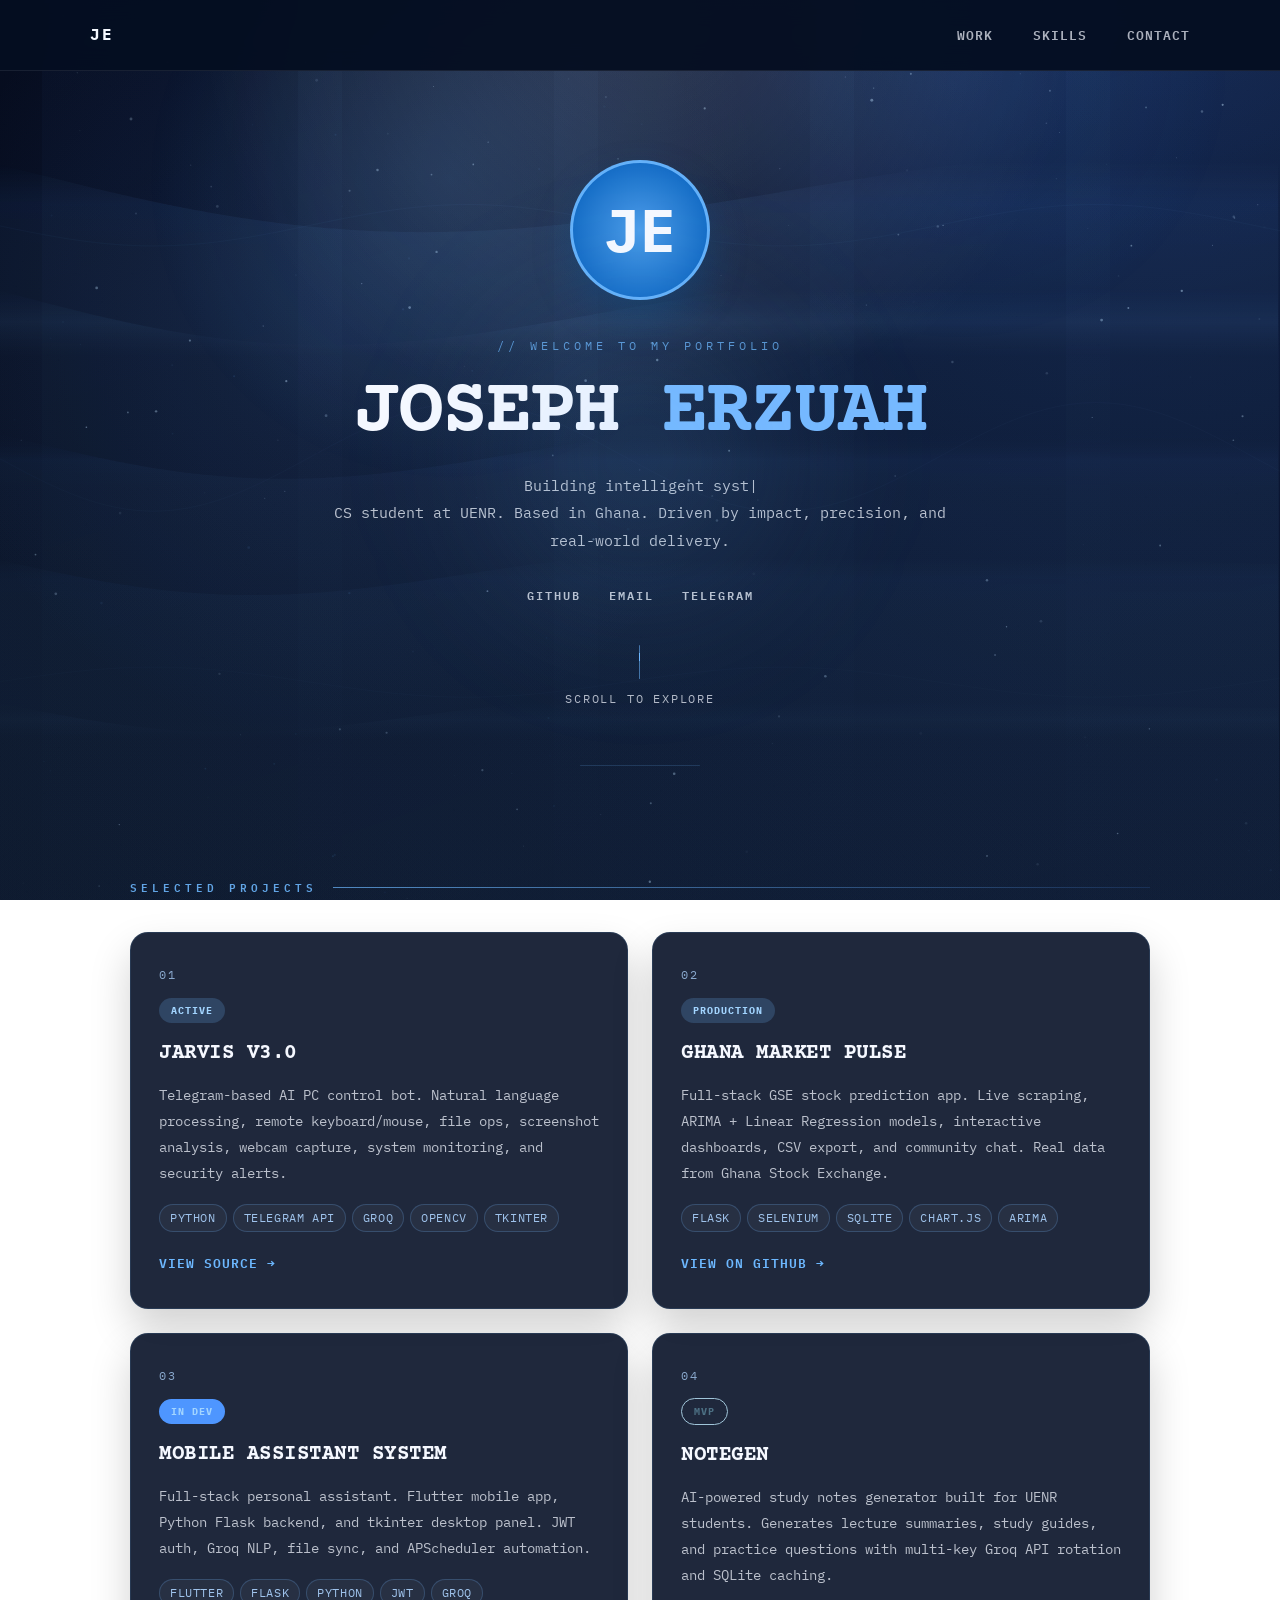
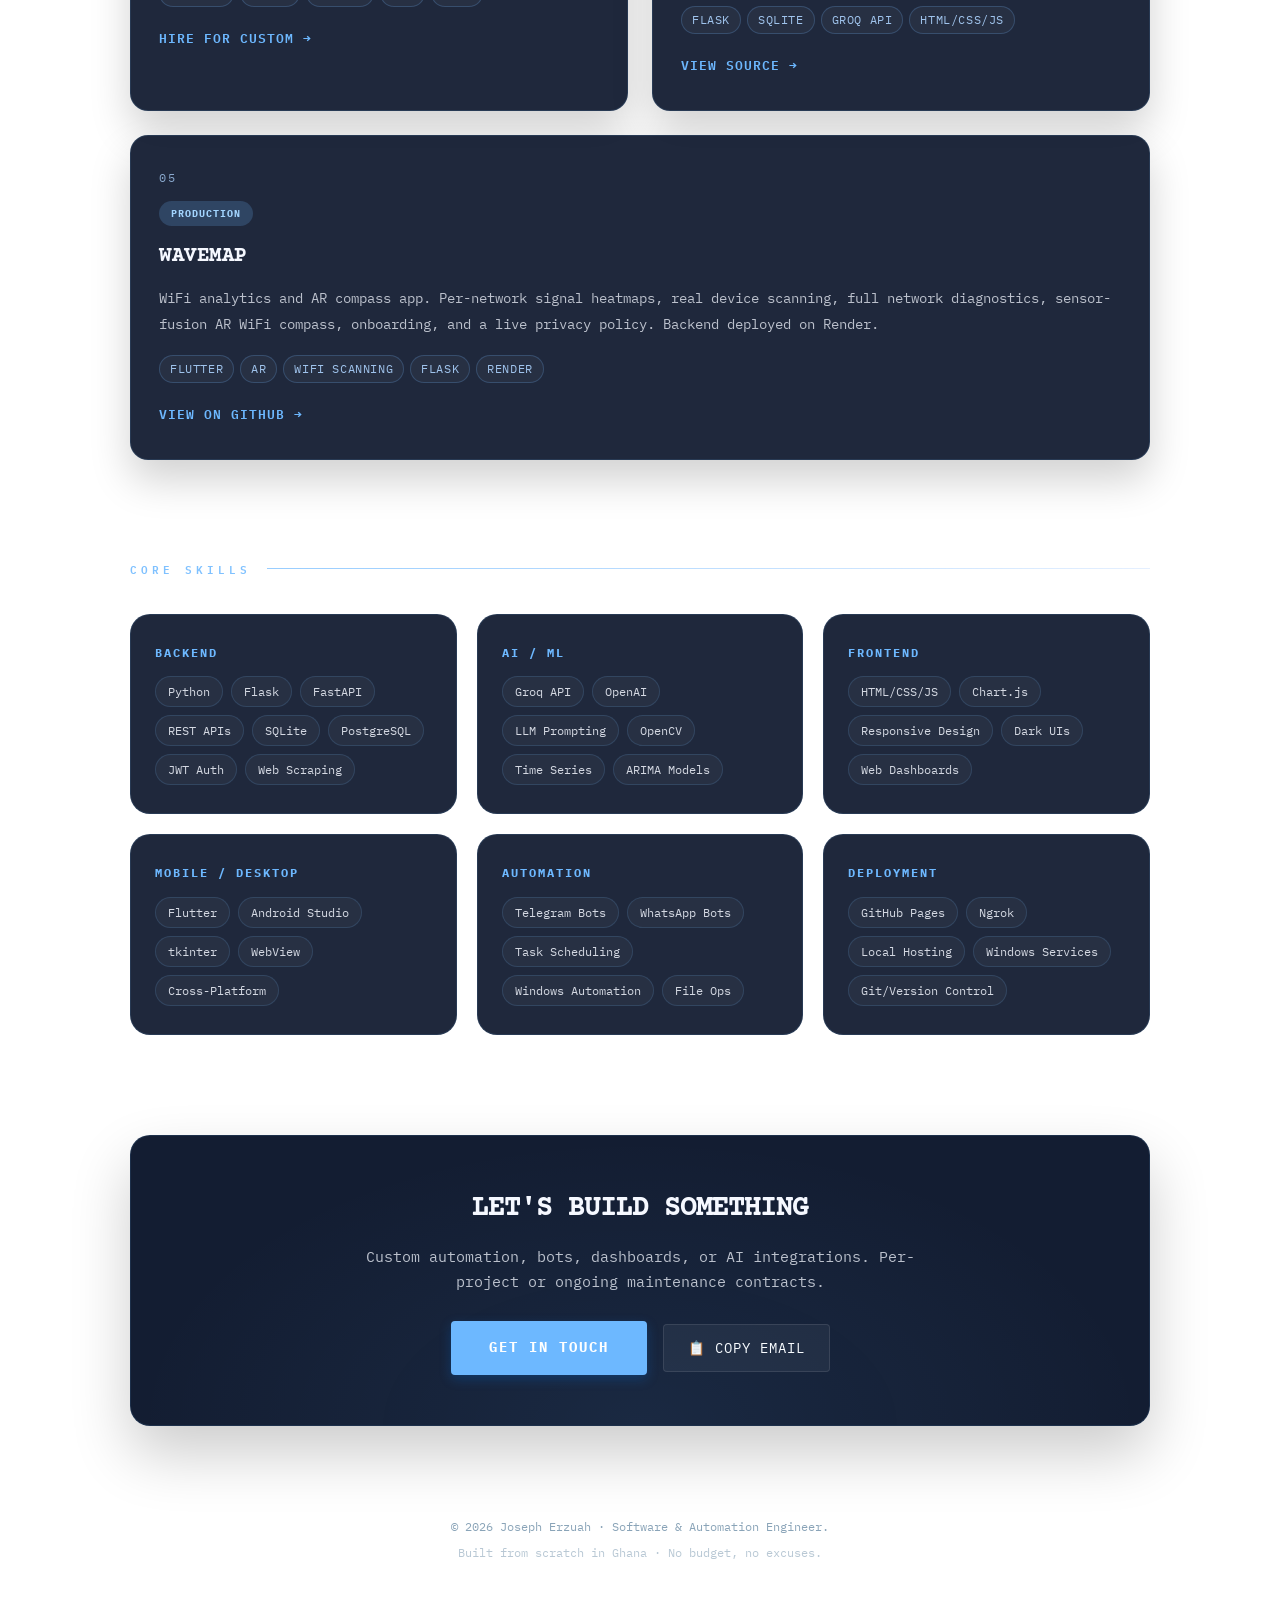
==== index.html @ 9eb01428 "update portfolio design" ====
<!DOCTYPE html>
<html lang="en">
<head>
    <meta charset="UTF-8">
    <meta name="viewport" content="width=device-width, initial-scale=1.0">
    <meta name="description" content="Joseph Erzuah — AI & Automation Developer. Building intelligent systems, bots, and data dashboards for real world problems.">
    <meta name="keywords" content="Joseph Erzuah, AI Developer, Automation, Python, Flask, Bots, Ghana">
    <meta name="theme-color" content="#040817">
    <link rel="icon" href="data:image/svg+xml,<svg xmlns=%22http://www.w3.org/2000/svg%22 viewBox=%220 0 100 100%22><text y=%22.9em%22 font-size=%2290%22>💻</text></svg>">
    <title>Joseph Erzuah — AI/Automation Developer</title>
    <link rel="preconnect" href="https://fonts.googleapis.com">
    <link href="https://fonts.googleapis.com/css2?family=IBM+Plex+Mono:wght@400;600;700&family=Courier+Prime:wght@700&display=swap" rel="stylesheet">
    <style>
        * { margin: 0; padding: 0; box-sizing: border-box; }

        :root {
            --bg: #040817;
            --fg: #f5f8ff;
            --accent: #6db8ff;
            --accent2: #4e96ff;
            --dim: rgba(243, 247, 255, 0.72);
            --dimmer: rgba(255, 255, 255, 0.08);
            --glow: rgba(109, 184, 255, 0.14);
            --navy: #e5f2ff;
            --light: rgba(255, 255, 255, 0.06);
            --border: rgba(255, 255, 255, 0.08);
        }

        html { scroll-behavior: smooth; scroll-padding-top: 90px; }

        ::selection {
            background: rgba(109, 184, 255, 0.4);
            color: #ffffff;
        }

        body {
            background: radial-gradient(circle at 50% -10%, rgba(109, 184, 255, 0.08) 0%, transparent 22%),
                        radial-gradient(circle at 15% 20%, rgba(92, 136, 231, 0.12) 0%, transparent 18%),
                        radial-gradient(circle at 85% 10%, rgba(68, 105, 196, 0.14) 0%, transparent 16%),
                        radial-gradient(circle at top, #11224a 0%, #081026 38%, #020611 100%);
            background-attachment: fixed;
            background-size: 180% 180%;
            animation: bgDrift 28s ease-in-out infinite;
            color: var(--fg);
            font-family: 'IBM Plex Mono', monospace;
            line-height: 1.6;
            overflow-x: hidden;
            min-height: 100vh;
        }

        /* ── CANVAS BACKGROUND ── */
        #bg-canvas {
            position: fixed;
            top: 0;
            left: 0;
            width: 100vw;
            height: 100vh;
            z-index: 0;
            pointer-events: none;
            opacity: 0.6;
        }

        /* ── NOISE OVERLAY ── */
        body::after {
            content: '';
            position: fixed;
            inset: 0;
            background-image: url("data:image/svg+xml,%3Csvg viewBox='0 0 256 256' xmlns='http://www.w3.org/2000/svg'%3E%3Cfilter id='noise'%3E%3CfeTurbulence type='fractalNoise' baseFrequency='0.9' numOctaves='4' stitchTiles='stitch'/%3E%3C/filter%3E%3Crect width='100%25' height='100%25' filter='url(%23noise)' opacity='0.02'/%3E%3C/svg%3E");
            pointer-events: none;
            z-index: 1;
            opacity: 0.11;
        }

        body::before {
            content: '';
            position: fixed;
            inset: 0;
            background:
                radial-gradient(circle at 35% 20%, rgba(109, 184, 255, 0.16), transparent 28%),
                radial-gradient(circle at 75% 8%, rgba(78, 150, 255, 0.12), transparent 22%),
                radial-gradient(circle at 50% 0%, rgba(255,255,255,0.16), transparent 40%);
            pointer-events: none;
            z-index: 2;
            opacity: 0.9;
            animation: glowShift 24s ease-in-out infinite;
        }

        @keyframes bgDrift {
            0%, 100% { background-position: 50% 50%; }
            50% { background-position: 48% 52%; }
        }

        @keyframes glowShift {
            0%, 100% { transform: translate(0, 0); opacity: 0.9; }
            25% { transform: translate(6px, -8px); opacity: 0.95; }
            50% { transform: translate(-8px, 6px); opacity: 0.88; }
            75% { transform: translate(4px, 10px); opacity: 0.92; }
        }

        /* ── LAYOUT ── */
        main {
            position: relative;
            z-index: 10;
            max-width: 1100px;
            margin: 0 auto;
            padding: 0 40px 80px;
        }

        /* ── NAVIGATION ── */
        nav {
            position: fixed;
            top: 0;
            left: 0;
            right: 0;
            z-index: 1000;
            background: rgba(5, 14, 33, 0.95);
            backdrop-filter: blur(12px);
            border-bottom: 1px solid rgba(255, 255, 255, 0.08);
            padding: 0 40px;
        }

        .nav-content {
            max-width: 1100px;
            margin: 0 auto;
            display: flex;
            justify-content: space-between;
            align-items: center;
            height: 70px;
        }

        .nav-logo { font-size: 1rem; font-weight: 700; text-transform: uppercase; letter-spacing: 2px; color: #f5f8ff; }

        .nav-menu {
            display: flex;
            gap: 40px;
            list-style: none;
        }

        .nav-menu a {
            color: rgba(243, 247, 255, 0.7);
            text-decoration: none;
            font-size: 0.8rem;
            text-transform: uppercase;
            letter-spacing: 1px;
            transition: color 0.2s ease;
            position: relative;
            font-weight: 600;
        }

        .nav-menu a:hover { color: #6db8ff; }
        .nav-menu a::after {
            content: '';
            position: absolute;
            bottom: -5px;
            left: 0;
            right: 0;
            height: 1px;
            background: #6db8ff;
            transform: scaleX(0);
            transform-origin: left;
            transition: transform 0.3s ease;
        }
        .nav-menu a:hover::after { transform: scaleX(1); }

        /* ── HEADER ── */
        header {
            margin-top: 70px;
            margin-bottom: 100px;
            padding: 90px 0 70px;
            text-align: center;
            position: relative;
            overflow: hidden;
        }

        .avatar-circle {
            width: 140px;
            height: 140px;
            border-radius: 50%;
            margin: 0 auto 36px;
            border: 3px solid rgba(109, 184, 255, 0.9);
            background: radial-gradient(circle, #4c9de9 0%, #005ab8 100%);
            display: flex;
            align-items: center;
            justify-content: center;
            font-size: 60px;
            font-weight: 700;
            color: #f5f8ff;
            opacity: 0;
            animation: fadeUp 0.7s ease forwards 0.1s;
            box-shadow: 0 18px 38px rgba(0, 85, 156, 0.28);
        }

        .header-eyebrow {
            font-size: 0.75rem;
            color: rgba(109, 184, 255, 0.75);
            letter-spacing: 4px;
            text-transform: uppercase;
            margin-bottom: 18px;
            opacity: 0;
            animation: fadeUp 0.6s ease forwards 0.15s;
        }

        .hero-glow {
            position: absolute;
            top: 18%;
            left: 50%;
            transform: translateX(-50%);
            width: 520px;
            height: 520px;
            background: radial-gradient(circle, rgba(109, 184, 255, 0.18) 0%, rgba(0, 0, 0, 0) 60%);
            filter: blur(60px);
            pointer-events: none;
            z-index: 1;
        }

        header::after {
            content: '';
            position: absolute;
            bottom: 12px;
            left: 50%;
            transform: translateX(-50%);
            width: 120px;
            height: 1px;
            background: rgba(109, 184, 255, 0.18);
            box-shadow: 0 0 28px rgba(109, 184, 255, 0.08);
            border-radius: 999px;
            z-index: 1;
        }

        h1 {
            font-size: clamp(3.25rem, 6vw, 5rem);
            font-family: 'Courier Prime', monospace;
            font-weight: 700;
            letter-spacing: -2px;
            text-transform: uppercase;
            line-height: 1.05;
            margin-bottom: 16px;
            opacity: 0;
            animation: fadeUp 0.7s ease forwards 0.25s;
            color: #f5f8ff;
        }

        h1 span {
            color: #76b9ff;
            position: relative;
        }

        .tagline {
            font-size: 0.95rem;
            color: rgba(243, 247, 255, 0.75);
            margin-top: 18px;
            max-width: 620px;
            line-height: 1.8;
            margin-left: auto;
            margin-right: auto;
            opacity: 0;
            animation: fadeUp 0.7s ease forwards 0.35s;
        }

        .contact-line {
            display: flex;
            gap: 28px;
            margin-top: 32px;
            justify-content: center;
            opacity: 0;
            animation: fadeUp 0.7s ease forwards 0.45s;
        }

        .contact-line a {
            color: rgba(243, 247, 255, 0.75);
            text-decoration: none;
            font-size: 0.75rem;
            text-transform: uppercase;
            letter-spacing: 2px;
            transition: color 0.2s ease;
            position: relative;
            font-weight: 600;
        }

        .contact-line a::after {
            content: '';
            position: absolute;
            bottom: -4px; left: 0; right: 0;
            height: 1px;
            background: var(--accent);
            transform: scaleX(0);
            transform-origin: left;
            transition: transform 0.3s ease;
        }

        .contact-line a:hover { color: var(--accent); }
        .contact-line a:hover::after { transform: scaleX(1); }

        .scroll-hint {
            display: inline-flex;
            flex-direction: column;
            align-items: center;
            gap: 10px;
            margin: 40px auto 0;
            color: rgba(255, 255, 255, 0.7);
            font-size: 0.75rem;
            letter-spacing: 1.5px;
            text-transform: uppercase;
            opacity: 0;
            animation: fadeUp 0.7s ease forwards 0.55s;
        }

        .scroll-hint span {
            width: 1px;
            height: 34px;
            background: rgba(109, 184, 255, 0.55);
            border-radius: 999px;
            position: relative;
            overflow: hidden;
        }

        .scroll-hint span::before {
            content: '';
            position: absolute;
            left: 50%;
            top: 8px;
            transform: translateX(-50%);
            width: 8px;
            height: 8px;
            border-radius: 50%;
            background: var(--accent);
            animation: bounce 1.6s infinite ease-in-out;
            box-shadow: 0 0 16px rgba(109, 184, 255, 0.45);
        }

        .scroll-hint p {
            margin: 0;
            color: rgba(243, 247, 255, 0.72);
            letter-spacing: 1.8px;
        }

        @keyframes bounce {
            0%, 100% { transform: translate(-50%, 0); opacity: 0.35; }
            50% { transform: translate(-50%, 16px); opacity: 1; }
        }

        /* ── SECTION TITLES ── */
        .section-label {
            font-size: 0.7rem;
            color: rgba(109, 184, 255, 0.88);
            letter-spacing: 4px;
            text-transform: uppercase;
            margin-bottom: 36px;
            display: flex;
            align-items: center;
            gap: 16px;
            font-weight: 600;
        }

        .section-label::after {
            content: '';
            flex: 1;
            height: 1px;
            background: linear-gradient(90deg, rgba(109, 184, 255, 0.7), rgba(78, 150, 255, 0.15));
        }

        /* ── PROJECT GRID ── */
        .projects {
            display: grid;
            grid-template-columns: repeat(2, 1fr);
            gap: 24px;
            margin-bottom: 100px;
        }

        @media (max-width: 900px) {
            .projects { grid-template-columns: 1fr; }
        }

        .project {
            background: rgba(7, 17, 39, 0.9);
            padding: 32px 28px;
            position: relative;
            overflow: hidden;
            opacity: 0;
            animation: fadeUp 0.6s ease forwards;
            transition: transform 0.3s, box-shadow 0.3s, background 0.3s;
            border: 1px solid rgba(109, 184, 255, 0.12);
            border-radius: 18px;
            box-shadow: 0 20px 40px rgba(0, 0, 0, 0.18);
        }

        .project:nth-child(1) { animation-delay: 0.15s; }
        .project:nth-child(2) { animation-delay: 0.25s; }
        .project:nth-child(3) { animation-delay: 0.35s; }
        .project:nth-child(4) { animation-delay: 0.45s; }
        .project:nth-child(5) { animation-delay: 0.55s; grid-column: 1 / -1; }

        .project::before {
            content: '';
            position: absolute;
            top: 0; left: 0; right: 0; bottom: 0;
            background: radial-gradient(800px circle at var(--mouse-x, 50%) var(--mouse-y, 50%), rgba(109, 184, 255, 0.08), transparent 40%);
            opacity: 0;
            transition: opacity 0.4s;
            z-index: 0;
            pointer-events: none;
        }

        .project:hover { transform: translateY(-8px); box-shadow: 0 32px 56px rgba(0, 0, 0, 0.22); }
        .project:hover::before { opacity: 1; }

        /* Glitch accent line on left */
        .project::after {
            content: '';
            position: absolute;
            top: 0; left: 0;
            width: 2px;
            height: 0;
            background: var(--accent);
            transition: height 0.4s ease;
        }
        .project:hover::after { height: 100%; }

        .project-num {
            font-size: 0.75rem;
            color: rgba(173, 212, 255, 0.75);
            letter-spacing: 2px;
            margin-bottom: 12px;
        }

        .project h2 {
            font-size: 1.3rem;
            font-family: 'Courier Prime', monospace;
            text-transform: uppercase;
            letter-spacing: -0.5px;
            margin-bottom: 12px;
            color: #f5f8ff;
        }

        .project-status {
            display: inline-block;
            font-size: 0.65rem;
            background: rgba(109, 184, 255, 0.2);
            color: #a3d5ff;
            padding: 4px 12px;
            text-transform: uppercase;
            font-weight: 700;
            letter-spacing: 1px;
            margin-bottom: 14px;
            border-radius: 999px;
        }

        .project-status.dev { background: var(--accent2); }
        .project-status.mvp { background: transparent; border: 1px solid #a0c5d9; color: #4d7185; }

        .project-description {
            color: rgba(243, 247, 255, 0.74);
            font-size: 0.9rem;
            line-height: 1.8;
            margin-bottom: 18px;
        }

        .tech-stack {
            display: flex;
            gap: 6px;
            flex-wrap: wrap;
            margin-bottom: 18px;
        }

        .tech-tag {
            font-size: 0.72rem;
            border: 1px solid rgba(109, 184, 255, 0.22);
            padding: 4px 10px;
            text-transform: uppercase;
            color: rgba(173, 212, 255, 0.9);
            letter-spacing: 0.6px;
            transition: all 0.2s ease;
            border-radius: 999px;
            background: rgba(255, 255, 255, 0.04);
        }

        .project:hover .tech-tag {
            border-color: var(--accent);
            color: var(--accent);
        }

        .project-link {
            display: inline-flex;
            align-items: center;
            gap: 6px;
            color: var(--accent);
            text-decoration: none;
            font-size: 0.8rem;
            text-transform: uppercase;
            font-weight: 600;
            letter-spacing: 1px;
            transition: gap 0.2s;
        }

        .project-link:hover { gap: 10px; }

        /* ── SKILLS ── */
        .skills-section { margin-bottom: 100px; }

        .skills-grid {
            display: grid;
            grid-template-columns: repeat(3, 1fr);
            gap: 20px;
        }

        @media (max-width: 900px) {
            .skills-grid { grid-template-columns: 1fr 1fr; }
        }

        .skill-category {
            background: rgba(7, 17, 39, 0.9);
            padding: 28px 24px;
            transition: transform 0.3s, box-shadow 0.3s;
            border: 1px solid rgba(109, 184, 255, 0.12);
            border-radius: 20px;
        }

        .skill-category:hover { transform: translateY(-8px); box-shadow: 0 26px 45px rgba(0, 0, 0, 0.18); }

        .skill-category h3 {
            font-size: 0.75rem;
            color: var(--accent);
            letter-spacing: 2px;
            text-transform: uppercase;
            margin-bottom: 14px;
            font-weight: 700;
        }

        .skill-category p {
            font-size: 0.82rem;
            color: rgba(243, 247, 255, 0.75);
            line-height: 1.9;
        }



        /* ── CTA ── */
        .cta {
            padding: 50px 40px;
            border: 1px solid rgba(109, 184, 255, 0.12);
            position: relative;
            overflow: hidden;
            text-align: center;
            margin-bottom: 60px;
            background: rgba(7, 17, 39, 0.95);
            border-radius: 20px;
            box-shadow: 0 28px 60px rgba(0, 0, 0, 0.2);
        }

        .cta::before {
            content: '';
            position: absolute;
            inset: 0;
            background: radial-gradient(ellipse at center bottom, rgba(109, 184, 255, 0.08), transparent 70%);
            pointer-events: none;
        }

        .cta h2 {
            font-size: 1.8rem;
            font-family: 'Courier Prime', monospace;
            text-transform: uppercase;
            letter-spacing: -1px;
            margin-bottom: 12px;
            color: #f5f8ff;
            position: relative;
            z-index: 1;
        }

        .cta p {
            color: rgba(243, 247, 255, 0.75);
            font-size: 0.95rem;
            margin-bottom: 28px;
            max-width: 560px;
            margin-left: auto;
            margin-right: auto;
            position: relative;
            z-index: 1;
        }

        .cta-button {
            display: inline-block;
            padding: 14px 36px;
            background: var(--accent);
            color: #fff;
            text-decoration: none;
            text-transform: uppercase;
            font-weight: 700;
            font-family: 'IBM Plex Mono', monospace;
            letter-spacing: 2px;
            font-size: 0.85rem;
            border: 2px solid var(--accent);
            transition: all 0.3s;
            position: relative;
            overflow: hidden;
            border-radius: 4px;
            box-shadow: 0 4px 12px rgba(0, 102, 204, 0.3);
        }

        .cta-button::after {
            content: '';
            position: absolute;
            inset: 0;
            background: #005ab3;
            transform: translateX(-100%);
            transition: transform 0.3s ease;
        }

        .cta-button:hover { color: #fff; box-shadow: 0 6px 16px rgba(0, 102, 204, 0.4); }
        .cta-button:hover::after { transform: translateX(0); }
        .cta-button span { position: relative; z-index: 1; }

        /* ── FOOTER ── */
        footer {
            text-align: center;
            padding: 30px 0;
            border-top: 1px solid var(--border);
            color: #8aa4b8;
            font-size: 0.78rem;
        }

        /* ── ANIMATIONS ── */
        @keyframes fadeUp {
            from { opacity: 0; transform: translateY(24px); }
            to { opacity: 1; transform: translateY(0); }
        }

        /* Scroll reveal */
        .reveal {
            opacity: 0;
            transform: translateY(30px);
            transition: opacity 0.7s ease, transform 0.7s ease;
        }
        .reveal.visible { opacity: 1; transform: translateY(0); }

        /* ── ADDED FEATURES CSS ── */
        .cursor { display: inline-block; width: 8px; animation: blink 1s step-end infinite; }
        @keyframes blink { 0%, 100% { opacity: 1; } 50% { opacity: 0; } }

        .nav-menu a.active { color: #6db8ff; }
        .nav-menu a.active::after { transform: scaleX(1); }
        
        .hamburger {
            display: none;
            flex-direction: column;
            gap: 5px;
            cursor: pointer;
            z-index: 1001;
        }
        .hamburger span {
            width: 25px;
            height: 2px;
            background: var(--fg);
            transition: 0.3s;
        }

        .back-to-top {
            position: fixed;
            bottom: 30px;
            right: 30px;
            width: 45px;
            height: 45px;
            border-radius: 50%;
            background: rgba(109, 184, 255, 0.1);
            backdrop-filter: blur(8px);
            border: 1px solid rgba(109, 184, 255, 0.3);
            color: var(--accent);
            display: flex;
            align-items: center;
            justify-content: center;
            text-decoration: none;
            font-size: 1.2rem;
            opacity: 0;
            pointer-events: none;
            transition: all 0.3s ease;
            z-index: 1000;
            box-shadow: 0 4px 12px rgba(0, 0, 0, 0.2);
        }
        .back-to-top.visible {
            opacity: 1;
            pointer-events: auto;
        }
        .back-to-top:hover {
            background: rgba(109, 184, 255, 0.25);
            transform: translateY(-4px);
            box-shadow: 0 8px 16px rgba(0, 102, 204, 0.3);
        }

        @media (max-width: 768px) {
            .hamburger { display: flex; }
            .nav-menu {
                position: fixed;
                top: 0;
                right: -100%;
                width: 70vw;
                height: 100vh;
                background: rgba(5, 14, 33, 0.98);
                backdrop-filter: blur(12px);
                flex-direction: column;
                justify-content: center;
                align-items: center;
                transition: right 0.4s ease;
                border-left: 1px solid rgba(255, 255, 255, 0.08);
            }
            .nav-menu.mobile-active { right: 0; }
            .hamburger.active span:nth-child(1) { transform: translateY(7px) rotate(45deg); }
            .hamburger.active span:nth-child(2) { opacity: 0; }
            .hamburger.active span:nth-child(3) { transform: translateY(-7px) rotate(-45deg); }
            
            header { padding: 60px 0 40px; margin-bottom: 60px; }
            h1 { font-size: 2.8rem; }
            .contact-line { flex-wrap: wrap; margin-top: 20px; }
            .avatar-circle { width: 110px; height: 110px; font-size: 48px; margin-bottom: 24px; }
        }

        /* ── CUSTOM SCROLLBAR ── */
        ::-webkit-scrollbar { width: 10px; }
        ::-webkit-scrollbar-track { background: var(--bg); border-left: 1px solid var(--border); }
        ::-webkit-scrollbar-thumb { background: rgba(109, 184, 255, 0.3); border-radius: 10px; border: 2px solid var(--bg); }
        ::-webkit-scrollbar-thumb:hover { background: rgba(109, 184, 255, 0.6); }

        /* ── SKILL BADGES ── */
        .skill-badges { display: flex; flex-wrap: wrap; gap: 8px; margin-top: 14px; }
        .skill-badge { font-size: 0.75rem; color: rgba(243, 247, 255, 0.85); background: rgba(255, 255, 255, 0.04); border: 1px solid rgba(109, 184, 255, 0.15); padding: 5px 12px; border-radius: 999px; transition: all 0.3s ease; }
        .skill-category:hover .skill-badge { border-color: rgba(109, 184, 255, 0.3); }
        .skill-badge:hover { background: rgba(109, 184, 255, 0.15); transform: translateY(-2px); color: #fff; box-shadow: 0 4px 12px rgba(109, 184, 255, 0.2); }

        /* ── CLIPBOARD TOAST ── */
        .copy-email-btn { background: rgba(255, 255, 255, 0.05); border: 1px solid rgba(255, 255, 255, 0.1); color: #fff; padding: 14px 24px; font-family: 'IBM Plex Mono', monospace; font-size: 0.85rem; text-transform: uppercase; letter-spacing: 1px; border-radius: 4px; cursor: pointer; transition: all 0.3s ease; }
        .copy-email-btn:hover { background: rgba(255, 255, 255, 0.1); }
        .toast { position: fixed; bottom: 30px; left: 50%; transform: translateX(-50%) translateY(100px); background: rgba(109, 184, 255, 0.9); color: #040817; padding: 12px 24px; border-radius: 999px; font-weight: 700; font-size: 0.85rem; opacity: 0; z-index: 2000; transition: all 0.4s cubic-bezier(0.175, 0.885, 0.32, 1.275); box-shadow: 0 10px 25px rgba(109, 184, 255, 0.3); }
        .toast.show { transform: translateX(-50%) translateY(0); opacity: 1; }

        /* ── BOOT SEQUENCE ── */
        #boot-screen { position: fixed; inset: 0; background: #040817; z-index: 9999; display: flex; align-items: center; justify-content: center; color: #6db8ff; font-family: 'IBM Plex Mono', monospace; font-weight: 700; font-size: 1.2rem; transition: opacity 0.5s ease-in-out, visibility 0.5s; }
        .boot-text { text-align: left; opacity: 1; animation: bootGlow 1s ease-in-out infinite alternate; }
        @keyframes bootGlow { from { text-shadow: 0 0 4px rgba(109, 184, 255, 0.4); } to { text-shadow: 0 0 12px rgba(109, 184, 255, 1); } }
        body.booting { overflow: hidden; }
    </style>
</head>
<body>

<!-- Boot Sequence -->
<div id="boot-screen">
    <div class="boot-text">
        <p>> INITIATING SYSTEMS...</p>
        <p id="boot-progress">[==========          ] 50%</p>
    </div>
</div>

<!-- Animated background canvas -->
<canvas id="bg-canvas"></canvas>

<!-- Navigation -->
<nav>
    <div class="nav-content">
        <div class="nav-logo">JE</div>
        <div class="hamburger">
            <span></span><span></span><span></span>
        </div>
        <ul class="nav-menu">
            <li><a href="#projects">WORK</a></li>
            <li><a href="#skills">SKILLS</a></li>
            <li><a href="#contact">CONTACT</a></li>
        </ul>
    </div>
</nav>

<main>

    <!-- Header -->
    <header>
        <div class="hero-glow"></div>
        <div class="avatar-circle">JE</div>
        <div class="header-eyebrow">// Welcome to my portfolio</div>
        <h1>Joseph <span>Erzuah</span></h1>
        <div class="tagline"><span class="typewriter-text"></span><span class="cursor">|</span><br>CS student at UENR. Based in Ghana. Driven by impact, precision, and real-world delivery.</div>
        <div class="contact-line">
            <a href="https://github.com/darlingtonerzuah" target="_blank" rel="noopener noreferrer">GITHUB</a>
            <a href="mailto:darlingtonerzuah@gmail.com">EMAIL</a>
            <a href="https://t.me/Joseph_126" target="_blank" rel="noopener noreferrer">TELEGRAM</a>
        </div>
        <div class="scroll-hint">
            <span></span>
            <p>Scroll to explore</p>
        </div>
    </header>

    <!-- Projects -->
    <section class="reveal" id="projects">
        <div class="section-label">Selected Projects</div>
        <div class="projects">

            <div class="project">
                <div class="project-num">01</div>
                <span class="project-status">Active</span>
                <h2>JARVIS v3.0</h2>
                <p class="project-description">Telegram-based AI PC control bot. Natural language processing, remote keyboard/mouse, file ops, screenshot analysis, webcam capture, system monitoring, and security alerts.</p>
                <div class="tech-stack">
                    <span class="tech-tag">Python</span>
                    <span class="tech-tag">Telegram API</span>
                    <span class="tech-tag">Groq</span>
                    <span class="tech-tag">OpenCV</span>
                    <span class="tech-tag">tkinter</span>
                </div>
                <a href="https://github.com/darlingtonerzuah" class="project-link" target="_blank">View Source →</a>
            </div>

            <div class="project">
                <div class="project-num">02</div>
                <span class="project-status">Production</span>
                <h2>Ghana Market Pulse</h2>
                <p class="project-description">Full-stack GSE stock prediction app. Live scraping, ARIMA + Linear Regression models, interactive dashboards, CSV export, and community chat. Real data from Ghana Stock Exchange.</p>
                <div class="tech-stack">
                    <span class="tech-tag">Flask</span>
                    <span class="tech-tag">Selenium</span>
                    <span class="tech-tag">SQLite</span>
                    <span class="tech-tag">Chart.js</span>
                    <span class="tech-tag">ARIMA</span>
                </div>
                <a href="https://github.com/darlingtonerzuah/gmp-market-predictor" class="project-link" target="_blank">View on GitHub →</a>
            </div>

            <div class="project">
                <div class="project-num">03</div>
                <span class="project-status dev">In Dev</span>
                <h2>Mobile Assistant System</h2>
                <p class="project-description">Full-stack personal assistant. Flutter mobile app, Python Flask backend, and tkinter desktop panel. JWT auth, Groq NLP, file sync, and APScheduler automation.</p>
                <div class="tech-stack">
                    <span class="tech-tag">Flutter</span>
                    <span class="tech-tag">Flask</span>
                    <span class="tech-tag">Python</span>
                    <span class="tech-tag">JWT</span>
                    <span class="tech-tag">Groq</span>
                </div>
                <a href="mailto:darlingtonerzuah@gmail.com" class="project-link" target="_blank">Hire for Custom →</a>
            </div>

            <div class="project">
                <div class="project-num">04</div>
                <span class="project-status mvp">MVP</span>
                <h2>NoteGen</h2>
                <p class="project-description">AI-powered study notes generator built for UENR students. Generates lecture summaries, study guides, and practice questions with multi-key Groq API rotation and SQLite caching.</p>
                <div class="tech-stack">
                    <span class="tech-tag">Flask</span>
                    <span class="tech-tag">SQLite</span>
                    <span class="tech-tag">Groq API</span>
                    <span class="tech-tag">HTML/CSS/JS</span>
                </div>
                <a href="https://github.com/darlingtonerzuah/notegen-mvp" class="project-link" target="_blank">View Source →</a>
            </div>

            <div class="project">
                <div class="project-num">05</div>
                <span class="project-status">Production</span>
                <h2>WaveMap</h2>
                <p class="project-description">WiFi analytics and AR compass app. Per-network signal heatmaps, real device scanning, full network diagnostics, sensor-fusion AR WiFi compass, onboarding, and a live privacy policy. Backend deployed on Render.</p>
                <div class="tech-stack">
                    <span class="tech-tag">Flutter</span>
                    <span class="tech-tag">AR</span>
                    <span class="tech-tag">WiFi Scanning</span>
                    <span class="tech-tag">Flask</span>
                    <span class="tech-tag">Render</span>
                </div>
                <a href="https://github.com/darlingtonerzuah" class="project-link" target="_blank">View on GitHub →</a>
            </div>

        </div>
    </section>

    <!-- Skills -->
    <section class="skills-section reveal" id="skills">
        <div class="section-label">Core Skills</div>
        <div class="skills-grid">
            <div class="skill-category">
                <h3>Backend</h3>
                <div class="skill-badges">
                    <span class="skill-badge">Python</span><span class="skill-badge">Flask</span><span class="skill-badge">FastAPI</span><span class="skill-badge">REST APIs</span><span class="skill-badge">SQLite</span><span class="skill-badge">PostgreSQL</span><span class="skill-badge">JWT Auth</span><span class="skill-badge">Web Scraping</span>
                </div>
            </div>
            <div class="skill-category">
                <h3>AI / ML</h3>
                <div class="skill-badges">
                    <span class="skill-badge">Groq API</span><span class="skill-badge">OpenAI</span><span class="skill-badge">LLM Prompting</span><span class="skill-badge">OpenCV</span><span class="skill-badge">Time Series</span><span class="skill-badge">ARIMA Models</span>
                </div>
            </div>
            <div class="skill-category">
                <h3>Frontend</h3>
                <div class="skill-badges">
                    <span class="skill-badge">HTML/CSS/JS</span><span class="skill-badge">Chart.js</span><span class="skill-badge">Responsive Design</span><span class="skill-badge">Dark UIs</span><span class="skill-badge">Web Dashboards</span>
                </div>
            </div>
            <div class="skill-category">
                <h3>Mobile / Desktop</h3>
                <div class="skill-badges">
                    <span class="skill-badge">Flutter</span><span class="skill-badge">Android Studio</span><span class="skill-badge">tkinter</span><span class="skill-badge">WebView</span><span class="skill-badge">Cross-Platform</span>
                </div>
            </div>
            <div class="skill-category">
                <h3>Automation</h3>
                <div class="skill-badges">
                    <span class="skill-badge">Telegram Bots</span><span class="skill-badge">WhatsApp Bots</span><span class="skill-badge">Task Scheduling</span><span class="skill-badge">Windows Automation</span><span class="skill-badge">File Ops</span>
                </div>
            </div>
            <div class="skill-category">
                <h3>Deployment</h3>
                <div class="skill-badges">
                    <span class="skill-badge">GitHub Pages</span><span class="skill-badge">Ngrok</span><span class="skill-badge">Local Hosting</span><span class="skill-badge">Windows Services</span><span class="skill-badge">Git/Version Control</span>
                </div>
            </div>
        </div>
    </section>

    <!-- CTA -->
    <section class="cta reveal" id="contact">
        <h2>Let's Build Something</h2>
        <p>Custom automation, bots, dashboards, or AI integrations. Per-project or ongoing maintenance contracts.</p>
        <div class="cta-actions" style="display: flex; gap: 16px; justify-content: center; align-items: center; flex-wrap: wrap;">
            <a href="mailto:darlingtonerzuah@gmail.com" target="_blank" class="cta-button"><span>Get in Touch</span></a>
            <button class="copy-email-btn" onclick="copyEmail()">📋 Copy Email</button>
        </div>
    </section>

    <footer>
        <p>© 2026 Joseph Erzuah · Software & Automation Engineer.</p>
        <p style="opacity: 0.6; margin-top: 6px;">Built from scratch in Ghana · No budget, no excuses.</p>
    </footer>

    <a href="#" id="backToTop" class="back-to-top" aria-label="Scroll back to top">↑</a>

</main>

<div id="toast" class="toast">Email copied to clipboard!</div>

<script>
// ── CANVAS BG — Particle + Wave ──
const canvas = document.getElementById('bg-canvas');
const ctx = canvas.getContext('2d');
let W, H;

let stars = [];
function resize() {
    W = canvas.width = window.innerWidth;
    H = canvas.height = window.innerHeight;
    
    // Initialize/recalculate stars on resize to cover full area
    const numStars = Math.floor((W * H) / 6000);
    stars = Array.from({length: numStars}, () => ({
        x: Math.random() * W,
        y: Math.random() * H,
        size: Math.random() * 1.2 + 0.3,
        twinkleSpeed: Math.random() * 3 + 1,
        twinklePhase: Math.random() * Math.PI * 2
    }));
}
resize();
window.addEventListener('resize', resize);

// Particles for shimmer/light effects
const particles = Array.from({length: 120}, () => ({
    x: Math.random() * window.innerWidth,
    y: Math.random() * window.innerHeight,
    vx: (Math.random() - 0.5) * 0.2,
    vy: (Math.random() - 0.5) * 0.2,
    size: Math.random() * 1.2 + 0.2,
    alpha: Math.random() * 0.2 + 0.05
}));

let scrollY = window.scrollY || 0;
window.addEventListener('scroll', () => {
    scrollY = window.scrollY;
});

let t = 0;
let shootingStarsArray = [];
function draw() {
    ctx.clearRect(0, 0, W, H);
    t += 0.004;

    // Twinkling stars background (farthest - slowest scroll)
    stars.forEach(s => {
        const shimmer = Math.sin(t * s.twinkleSpeed * 2 + s.twinklePhase) * 0.5 + 0.5;
        const alpha = shimmer * 0.8;
        
        let sY = (s.y - scrollY * 0.15) % H;
        if (sY < 0) sY += H;
        
        ctx.beginPath();
        ctx.arc(s.x, sY, s.size, 0, Math.PI * 2);
        ctx.fillStyle = `rgba(200, 230, 255, ${alpha})`;
        ctx.fill();
    });

    // Shooting stars
    if (Math.random() < 0.015 && shootingStarsArray.length < 3) {
        shootingStarsArray.push({
            x: Math.random() * W * 1.5 - W * 0.25,
            y: Math.random() * H * 0.3 - H * 0.1,
            len: Math.random() * 150 + 50,
            speed: Math.random() * 15 + 10,
            angle: Math.PI / 4 + (Math.random() - 0.5) * 0.4,
            alpha: 1
        });
    }

    for (let i = shootingStarsArray.length - 1; i >= 0; i--) {
        let ss = shootingStarsArray[i];
        ss.x += Math.cos(ss.angle) * ss.speed;
        ss.y += Math.sin(ss.angle) * ss.speed;
        ss.alpha -= 0.01;
        
        if (ss.alpha <= 0) {
            shootingStarsArray.splice(i, 1);
        } else {
            let sy = ss.y - scrollY * 0.15;
            
            const grad = ctx.createLinearGradient(
                ss.x, sy, 
                ss.x - Math.cos(ss.angle) * ss.len, 
                sy - Math.sin(ss.angle) * ss.len
            );
            grad.addColorStop(0, `rgba(255, 255, 255, ${ss.alpha})`);
            grad.addColorStop(1, `rgba(255, 255, 255, 0)`);
            
            ctx.beginPath();
            ctx.moveTo(ss.x, sy);
            ctx.lineTo(
                ss.x - Math.cos(ss.angle) * ss.len, 
                sy - Math.sin(ss.angle) * ss.len
            );
            ctx.lineWidth = 1.5;
            ctx.strokeStyle = grad;
            ctx.stroke();
            
            ctx.beginPath();
            ctx.arc(ss.x, sy, 1.5, 0, Math.PI * 2);
            ctx.fillStyle = `rgba(255, 255, 255, ${ss.alpha})`;
            ctx.fill();
        }
    }

    // Dynamic light rays from top
    for (let i = 0; i < 5; i++) {
        const xPos = W * (0.15 + i * 0.2);
        const rayY = -scrollY * 0.2;
        const rayGrad = ctx.createLinearGradient(xPos - 150, rayY, xPos + 150, rayY + H);
        rayGrad.addColorStop(0, 'rgba(109, 184, 255, 0.05)');
        rayGrad.addColorStop(0.5, 'rgba(109, 184, 255, 0.02)');
        rayGrad.addColorStop(1, 'rgba(109, 184, 255, 0)');
        ctx.fillStyle = rayGrad;
        ctx.fillRect(xPos - 150, rayY, 300, H);
    }

    // Multi-layer wave system (closer - moves faster)
    const waveConfigs = [
        { yBase: 0.18, amp: 42, freq: 0.0035, speed: 0.45, alpha: 0.12, width: 2.5 },
        { yBase: 0.32, amp: 34, freq: 0.0045, speed: 0.6, alpha: 0.10, width: 2.2 },
        { yBase: 0.48, amp: 28, freq: 0.0052, speed: 0.5, alpha: 0.08, width: 1.8 },
        { yBase: 0.62, amp: 22, freq: 0.0058, speed: 0.72, alpha: 0.06, width: 1.5 },
        { yBase: 0.78, amp: 18, freq: 0.0064, speed: 0.52, alpha: 0.04, width: 1.2 }
    ];

    waveConfigs.forEach((config, index) => {
        ctx.beginPath();
        const yBase = H * config.yBase - scrollY * (0.25 + index * 0.03);
        const speed = t * config.speed;
        
        ctx.moveTo(0, yBase);
        for (let x = 0; x <= W; x += 3) {
            // Complex wave: combine multiple sine waves for natural data movement
            const wave1 = Math.sin(x * config.freq + speed) * config.amp;
            const wave2 = Math.sin(x * config.freq * 0.5 + speed * 1.3) * (config.amp * 0.6);
            const wave3 = Math.sin(x * config.freq * 1.5 - speed * 0.8) * (config.amp * 0.3);
            
            const y = yBase + wave1 + wave2 + wave3;
            ctx.lineTo(x, y);
        }
        ctx.lineTo(W, H);
        ctx.lineTo(0, H);
        ctx.closePath();
        
        // Create gradient for each wave layer
        const waveGrad = ctx.createLinearGradient(0, yBase, 0, yBase + config.amp * 2);
        const waveColors = [
            ['rgba(109, 184, 255, 0)', 'rgba(78, 150, 255, ' + config.alpha + ')', 'rgba(109, 184, 255, ' + config.alpha * 0.8 + ')'],
            ['rgba(78, 150, 255, 0)', 'rgba(109, 184, 255, ' + config.alpha + ')', 'rgba(4, 9, 21, ' + config.alpha * 0.7 + ')'],
            ['rgba(4, 9, 21, 0)', 'rgba(78, 150, 255, ' + config.alpha + ')', 'rgba(109, 184, 255, ' + config.alpha * 0.6 + ')']
        ];
        
        const colors = waveColors[index % waveColors.length];
        waveGrad.addColorStop(0, colors[0]);
        waveGrad.addColorStop(0.5, colors[1]);
        waveGrad.addColorStop(1, colors[2]);
        
        ctx.fillStyle = waveGrad;
        ctx.fill();
    });

    // Subtle particle shimmer effect
    particles.forEach(p => {
        p.y += Math.sin(t * 2 + p.x * 0.01) * 0.2;
        // Keep absolute coordinates in bounds
        if (p.y < 0) p.y += H;
        if (p.y > H) p.y -= H;
        if (p.x < 0) p.x += W;
        if (p.x > W) p.x -= W;

        let pY = (p.y - scrollY * 0.3) % H;
        if (pY < 0) pY += H;

        // Light reflection shimmer
        const shimmer = Math.sin(t * 1.5 + p.x * 0.005) * 0.5 + 0.5;
        const alpha = (Math.random() * 0.15 + 0.05) * shimmer;
        
        ctx.beginPath();
        ctx.arc(p.x, pY, p.size, 0, Math.PI * 2);
        ctx.fillStyle = `rgba(109, 184, 255, ${alpha})`;
        ctx.fill();
    });

    // Animated crest lines
    for (let i = 0; i < 3; i++) {
        ctx.beginPath();
        const foamY = H * (0.25 + i * 0.25) + Math.sin(t * 0.3 + i) * 8 - scrollY * (0.25 + i * 0.03);
        const foamWave = Math.sin(t * 0.2 + i * Math.PI / 1.5) * 40 + 20;
        
        ctx.moveTo(-20, foamY);
        for (let x = -20; x <= W + 20; x += 5) {
            const foamAmp = Math.sin(x * 0.01 + t * 0.4) * foamWave;
            ctx.lineTo(x, foamY + foamAmp);
        }
        ctx.lineWidth = 0.8;
        ctx.strokeStyle = `rgba(109, 184, 255, ${0.08 - i * 0.02})`;
        ctx.stroke();
    }

    requestAnimationFrame(draw);
}
draw();

// ── SCROLL REVEAL ──
const reveals = document.querySelectorAll('.reveal');
const observer = new IntersectionObserver(entries => {
    entries.forEach(e => {
        if (e.isIntersecting) { e.target.classList.add('visible'); observer.unobserve(e.target); }
    });
}, { threshold: 0.12 });
reveals.forEach(r => observer.observe(r));

// ── ADDED FEATURES JS ──

// 1. Mobile Menu
const hamburger = document.querySelector('.hamburger');
const navMenu = document.querySelector('.nav-menu');
const navLinksArr = document.querySelectorAll('.nav-menu a');

hamburger.addEventListener('click', () => {
    hamburger.classList.toggle('active');
    navMenu.classList.toggle('mobile-active');
});

navLinksArr.forEach(l => {
    l.addEventListener('click', () => {
        hamburger.classList.remove('active');
        navMenu.classList.remove('mobile-active');
    });
});

// 2. Scroll Spy and Back-to-top
const btt = document.getElementById('backToTop');
const sections = document.querySelectorAll('section');
window.addEventListener('scroll', () => {
    if (window.scrollY > 400) {
        btt.classList.add('visible');
    } else {
        btt.classList.remove('visible');
    }

    let current = '';
    sections.forEach(sec => {
        const sectionTop = sec.offsetTop;
        if (window.scrollY >= sectionTop - 150) {
            current = sec.getAttribute('id');
        }
    });

    navLinksArr.forEach(link => {
        link.classList.remove('active');
        if (link.getAttribute('href') === '#' + current) {
            link.classList.add('active');
        }
    });
});

// 3. Typewriter Effect
const phrases = [
    "Building intelligent systems.",
    "Automating complex workflows.",
    "Engineering data dashboards.",
    "Developing scalable backends."
];
let phIndex = 0;
let charIndex = 0;
let isDeleting = false;
const twElement = document.querySelector('.typewriter-text');

function typeWriter() {
    const currentPhrase = phrases[phIndex];
    if (isDeleting) {
        twElement.textContent = currentPhrase.substring(0, charIndex - 1);
        charIndex--;
    } else {
        twElement.textContent = currentPhrase.substring(0, charIndex + 1);
        charIndex++;
    }
    
    let typeSpeed = isDeleting ? 30 : 70;
    
    if (!isDeleting && charIndex === currentPhrase.length) {
        typeSpeed = 2000;
        isDeleting = true;
    } else if (isDeleting && charIndex === 0) {
        isDeleting = false;
        phIndex = (phIndex + 1) % phrases.length;
        typeSpeed = 400;
    }
    setTimeout(typeWriter, typeSpeed);
}
setTimeout(typeWriter, 800);

// 4. Project Glow Mouse Tracking
document.querySelectorAll('.project').forEach(project => {
    project.addEventListener('mousemove', e => {
        const rect = project.getBoundingClientRect();
        const x = e.clientX - rect.left;
        const y = e.clientY - rect.top;
        project.style.setProperty('--mouse-x', `${x}px`);
        project.style.setProperty('--mouse-y', `${y}px`);
    });
});

// 5. Clipboard Copy
function copyEmail() {
    navigator.clipboard.writeText("darlingtonerzuah@gmail.com").then(() => {
        const toast = document.getElementById('toast');
        toast.classList.add('show');
        setTimeout(() => toast.classList.remove('show'), 3000);
    }).catch(err => {
        console.error('Could not copy text: ', err);
    });
}

// 6. Boot Sequence
document.body.classList.add('booting');
const bootScreen = document.getElementById('boot-screen');
const bootProgress = document.getElementById('boot-progress');

let progress = 0;
const bootInterval = setInterval(() => {
    progress += 25;
    const bars = '='.repeat(progress / 5) + ' '.repeat(20 - (progress / 5));
    bootProgress.textContent = `[${bars}] ${progress}%`;
    
    if (progress >= 100) {
        clearInterval(bootInterval);
        setTimeout(() => {
            bootScreen.style.opacity = '0';
            bootScreen.style.visibility = 'hidden';
            document.body.classList.remove('booting');
        }, 300);
    }
}, 150);

</script>
</body>
</html>
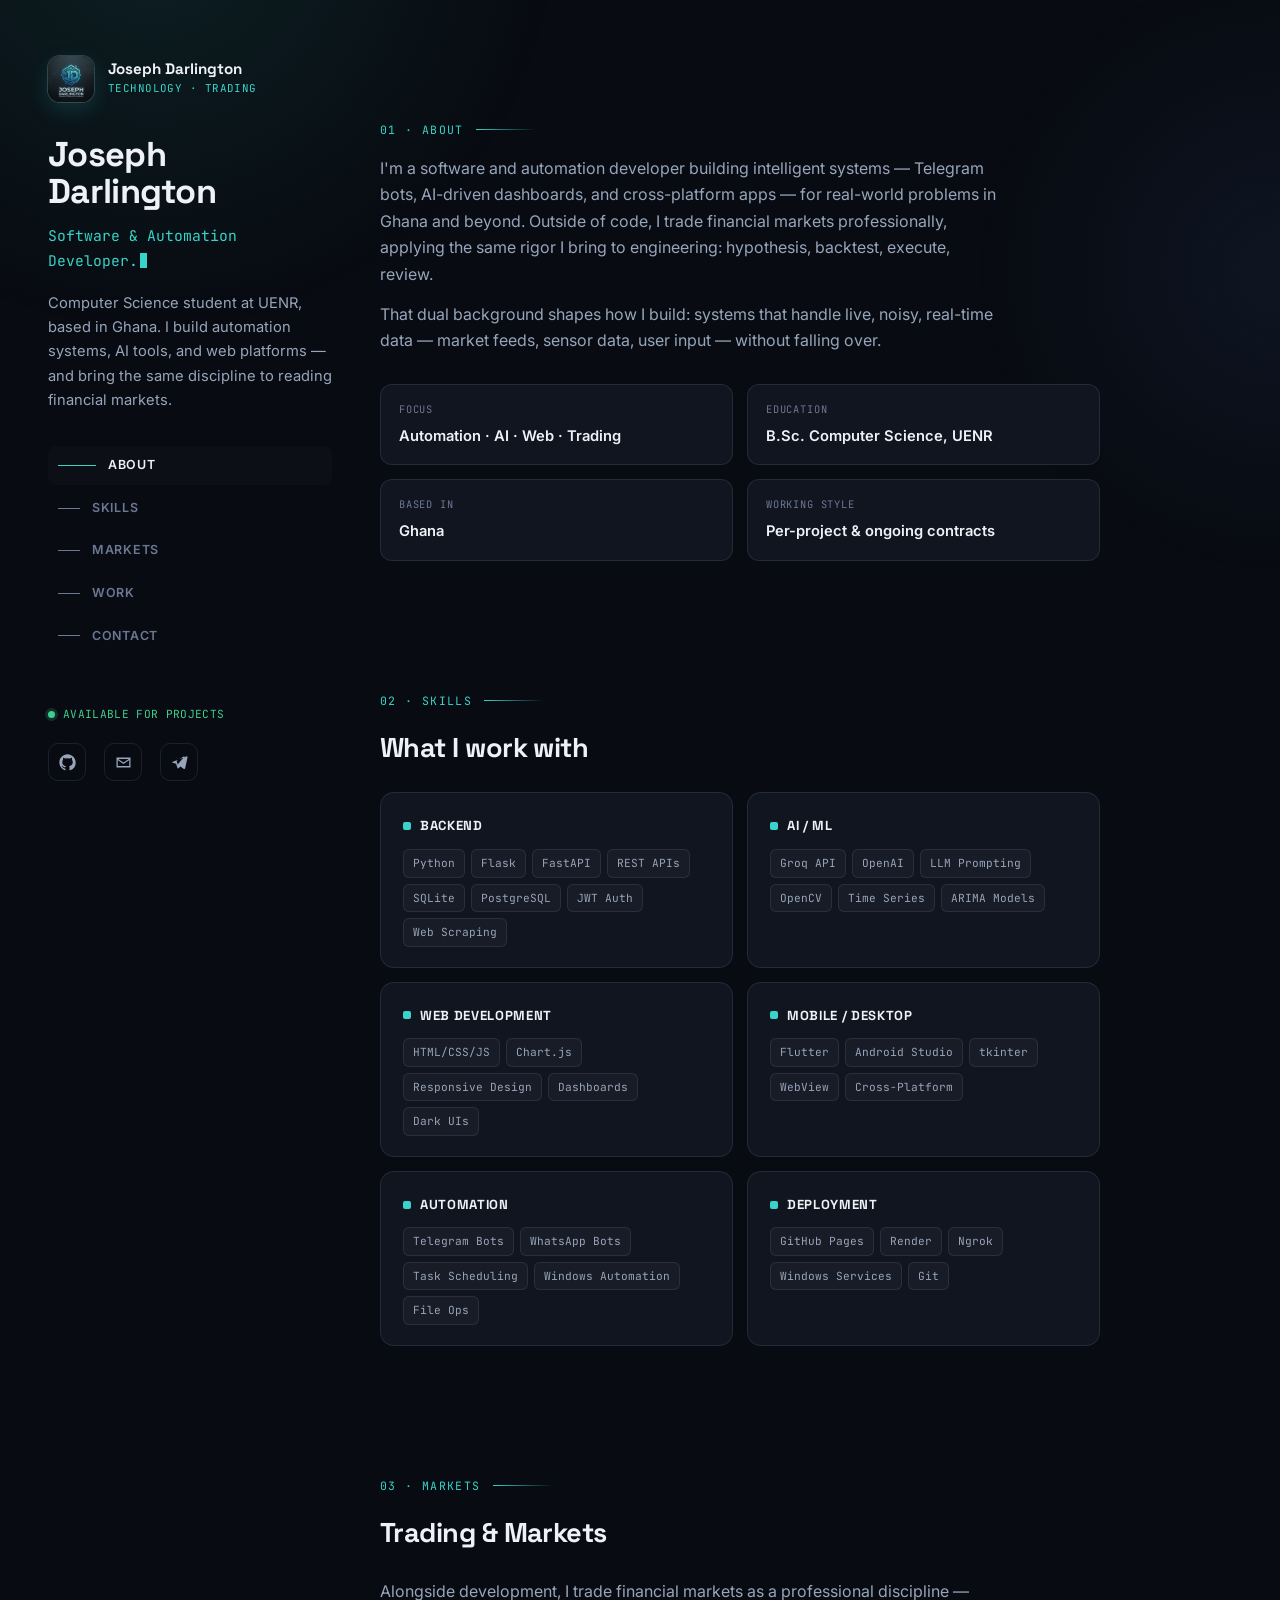
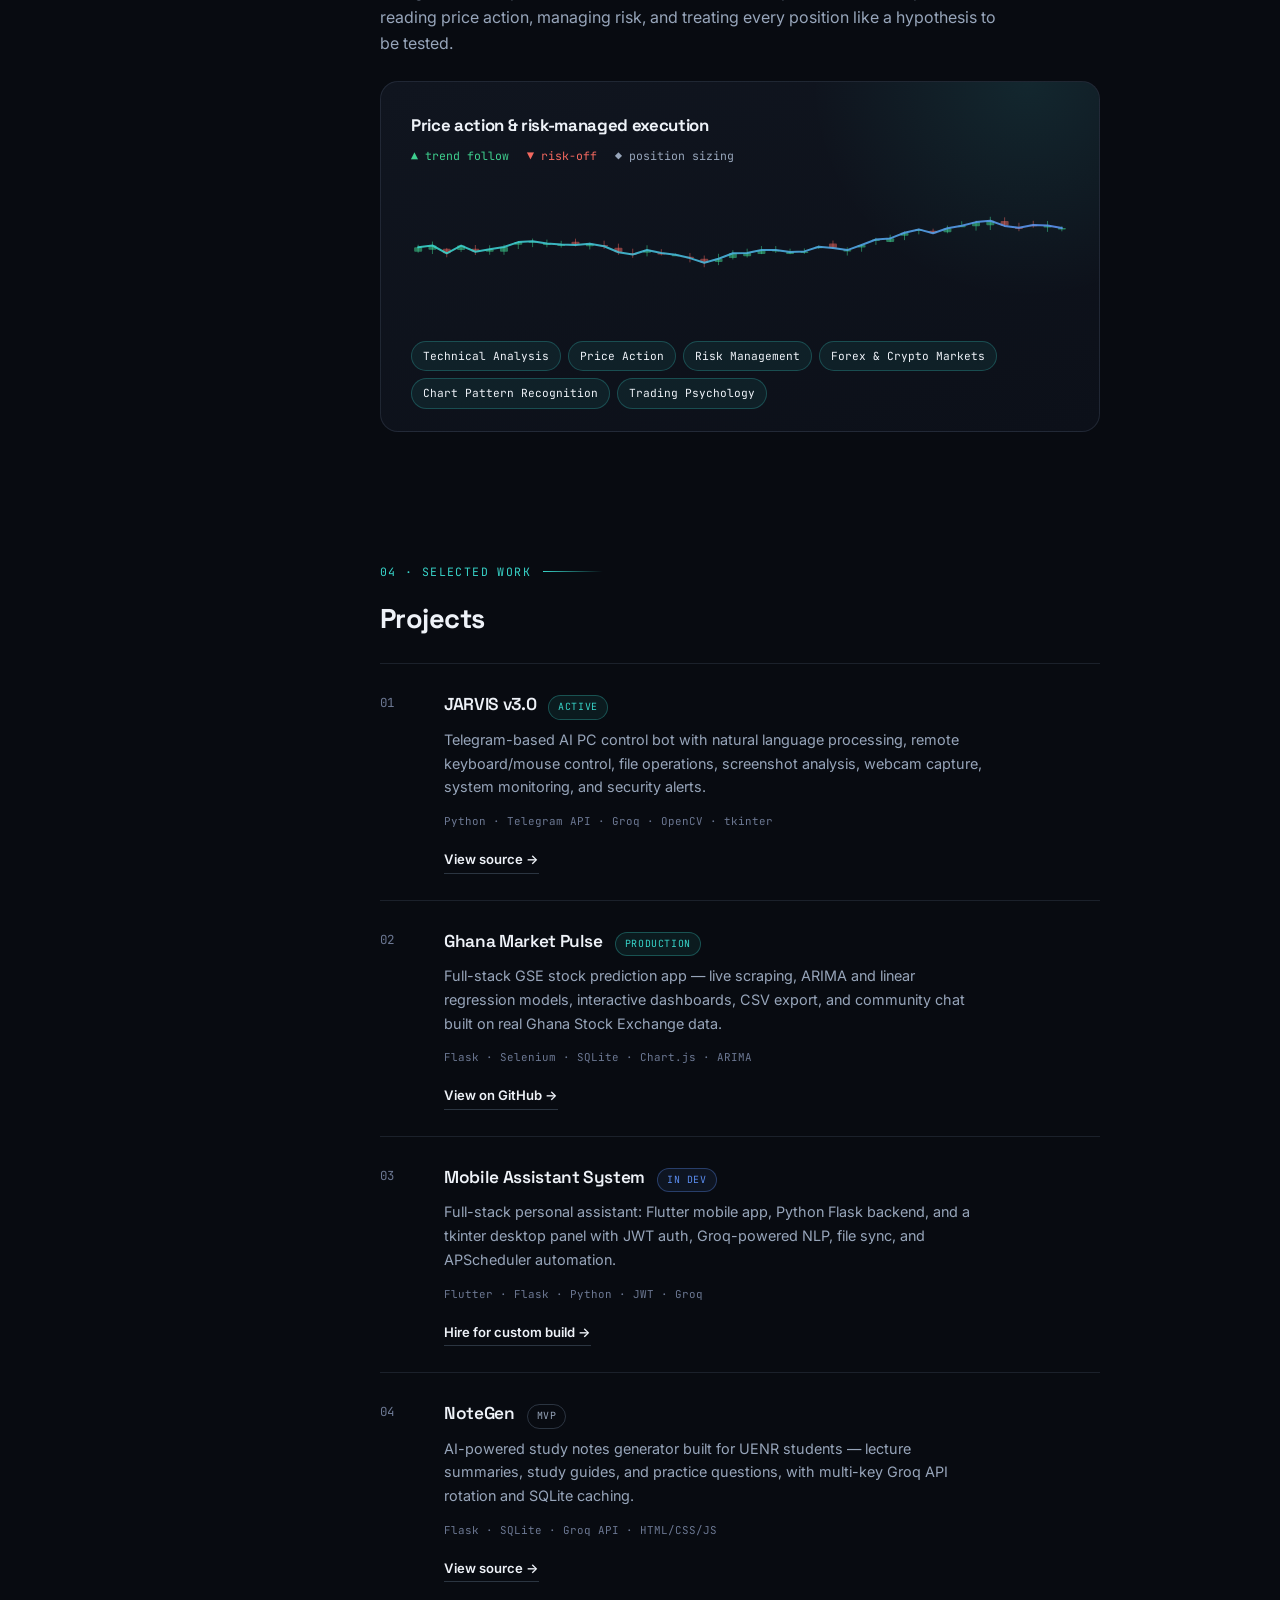
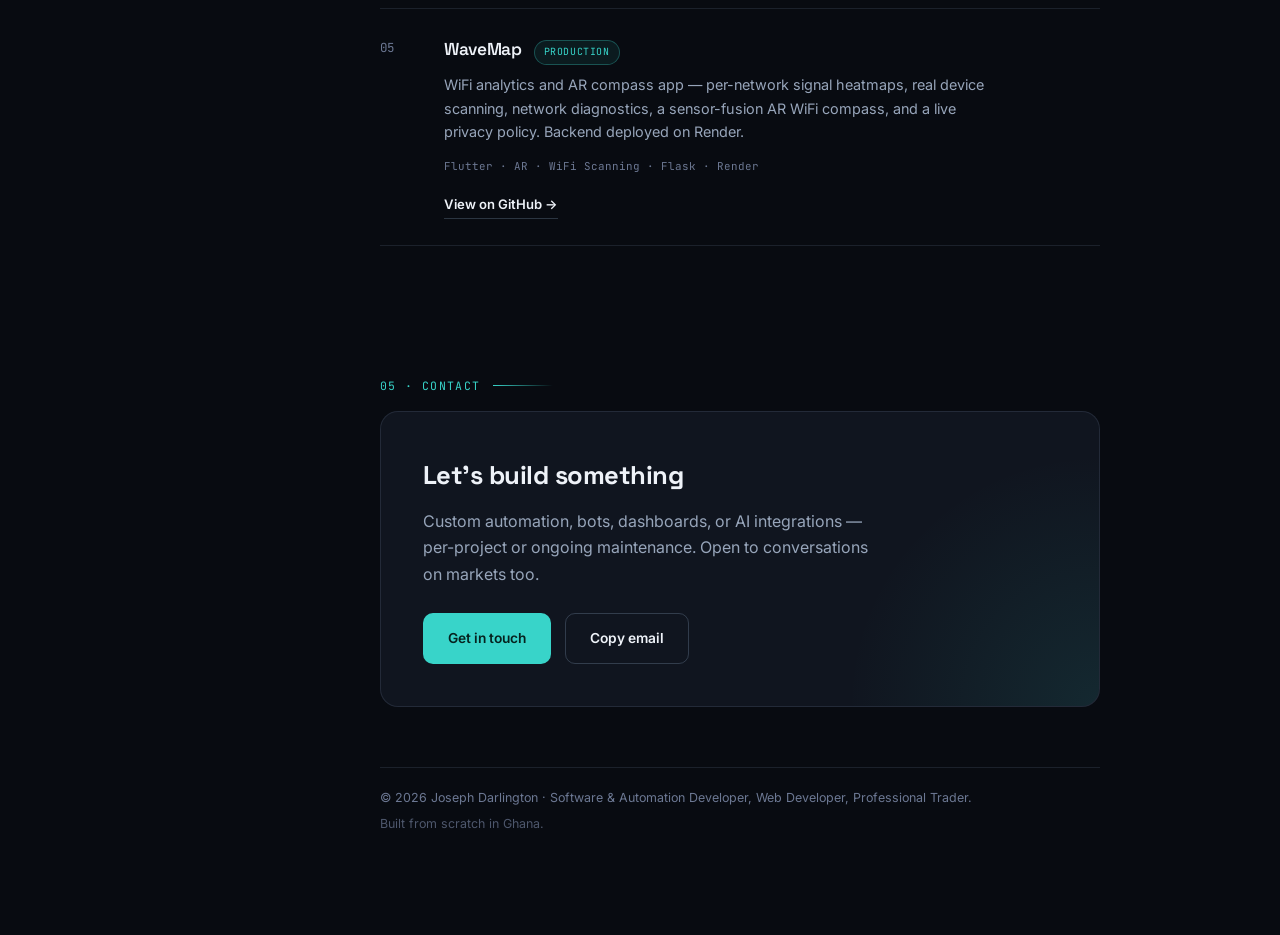
==== commit f14dd6aa: "changed the style and almost the whole show" ====
--- a/index.html
+++ b/index.html
@@ -1,1275 +1,754 @@
 <!DOCTYPE html>
 <html lang="en">
 <head>
-    <meta charset="UTF-8">
-    <meta name="viewport" content="width=device-width, initial-scale=1.0">
-    <meta name="description" content="Joseph Erzuah — AI & Automation Developer. Building intelligent systems, bots, and data dashboards for real world problems.">
-    <meta name="keywords" content="Joseph Erzuah, AI Developer, Automation, Python, Flask, Bots, Ghana">
-    <meta name="theme-color" content="#040817">
-    <link rel="icon" href="data:image/svg+xml,<svg xmlns=%22http://www.w3.org/2000/svg%22 viewBox=%220 0 100 100%22><text y=%22.9em%22 font-size=%2290%22>💻</text></svg>">
-    <title>Joseph Erzuah — AI/Automation Developer</title>
-    <link rel="preconnect" href="https://fonts.googleapis.com">
-    <link href="https://fonts.googleapis.com/css2?family=IBM+Plex+Mono:wght@400;600;700&family=Courier+Prime:wght@700&display=swap" rel="stylesheet">
-    <style>
-        * { margin: 0; padding: 0; box-sizing: border-box; }
-
-        :root {
-            --bg: #040817;
-            --fg: #f5f8ff;
-            --accent: #6db8ff;
-            --accent2: #4e96ff;
-            --dim: rgba(243, 247, 255, 0.72);
-            --dimmer: rgba(255, 255, 255, 0.08);
-            --glow: rgba(109, 184, 255, 0.14);
-            --navy: #e5f2ff;
-            --light: rgba(255, 255, 255, 0.06);
-            --border: rgba(255, 255, 255, 0.08);
-        }
-
-        html { scroll-behavior: smooth; scroll-padding-top: 90px; }
-
-        ::selection {
-            background: rgba(109, 184, 255, 0.4);
-            color: #ffffff;
-        }
-
-        body {
-            background: radial-gradient(circle at 50% -10%, rgba(109, 184, 255, 0.08) 0%, transparent 22%),
-                        radial-gradient(circle at 15% 20%, rgba(92, 136, 231, 0.12) 0%, transparent 18%),
-                        radial-gradient(circle at 85% 10%, rgba(68, 105, 196, 0.14) 0%, transparent 16%),
-                        radial-gradient(circle at top, #11224a 0%, #081026 38%, #020611 100%);
-            background-attachment: fixed;
-            background-size: 180% 180%;
-            animation: bgDrift 28s ease-in-out infinite;
-            color: var(--fg);
-            font-family: 'IBM Plex Mono', monospace;
-            line-height: 1.6;
-            overflow-x: hidden;
-            min-height: 100vh;
-        }
-
-        /* ── CANVAS BACKGROUND ── */
-        #bg-canvas {
-            position: fixed;
-            top: 0;
-            left: 0;
-            width: 100vw;
-            height: 100vh;
-            z-index: 0;
-            pointer-events: none;
-            opacity: 0.6;
-        }
-
-        /* ── NOISE OVERLAY ── */
-        body::after {
-            content: '';
-            position: fixed;
-            inset: 0;
-            background-image: url("data:image/svg+xml,%3Csvg viewBox='0 0 256 256' xmlns='http://www.w3.org/2000/svg'%3E%3Cfilter id='noise'%3E%3CfeTurbulence type='fractalNoise' baseFrequency='0.9' numOctaves='4' stitchTiles='stitch'/%3E%3C/filter%3E%3Crect width='100%25' height='100%25' filter='url(%23noise)' opacity='0.02'/%3E%3C/svg%3E");
-            pointer-events: none;
-            z-index: 1;
-            opacity: 0.11;
-        }
-
-        body::before {
-            content: '';
-            position: fixed;
-            inset: 0;
-            background:
-                radial-gradient(circle at 35% 20%, rgba(109, 184, 255, 0.16), transparent 28%),
-                radial-gradient(circle at 75% 8%, rgba(78, 150, 255, 0.12), transparent 22%),
-                radial-gradient(circle at 50% 0%, rgba(255,255,255,0.16), transparent 40%);
-            pointer-events: none;
-            z-index: 2;
-            opacity: 0.9;
-            animation: glowShift 24s ease-in-out infinite;
-        }
-
-        @keyframes bgDrift {
-            0%, 100% { background-position: 50% 50%; }
-            50% { background-position: 48% 52%; }
-        }
-
-        @keyframes glowShift {
-            0%, 100% { transform: translate(0, 0); opacity: 0.9; }
-            25% { transform: translate(6px, -8px); opacity: 0.95; }
-            50% { transform: translate(-8px, 6px); opacity: 0.88; }
-            75% { transform: translate(4px, 10px); opacity: 0.92; }
-        }
-
-        /* ── LAYOUT ── */
-        main {
-            position: relative;
-            z-index: 10;
-            max-width: 1100px;
-            margin: 0 auto;
-            padding: 0 40px 80px;
-        }
-
-        /* ── NAVIGATION ── */
-        nav {
-            position: fixed;
-            top: 0;
-            left: 0;
-            right: 0;
-            z-index: 1000;
-            background: rgba(5, 14, 33, 0.95);
-            backdrop-filter: blur(12px);
-            border-bottom: 1px solid rgba(255, 255, 255, 0.08);
-            padding: 0 40px;
-        }
-
-        .nav-content {
-            max-width: 1100px;
-            margin: 0 auto;
-            display: flex;
-            justify-content: space-between;
-            align-items: center;
-            height: 70px;
-        }
-
-        .nav-logo { font-size: 1rem; font-weight: 700; text-transform: uppercase; letter-spacing: 2px; color: #f5f8ff; }
-
-        .nav-menu {
-            display: flex;
-            gap: 40px;
-            list-style: none;
-        }
-
-        .nav-menu a {
-            color: rgba(243, 247, 255, 0.7);
-            text-decoration: none;
-            font-size: 0.8rem;
-            text-transform: uppercase;
-            letter-spacing: 1px;
-            transition: color 0.2s ease;
-            position: relative;
-            font-weight: 600;
-        }
-
-        .nav-menu a:hover { color: #6db8ff; }
-        .nav-menu a::after {
-            content: '';
-            position: absolute;
-            bottom: -5px;
-            left: 0;
-            right: 0;
-            height: 1px;
-            background: #6db8ff;
-            transform: scaleX(0);
-            transform-origin: left;
-            transition: transform 0.3s ease;
-        }
-        .nav-menu a:hover::after { transform: scaleX(1); }
-
-        /* ── HEADER ── */
-        header {
-            margin-top: 70px;
-            margin-bottom: 100px;
-            padding: 90px 0 70px;
-            text-align: center;
-            position: relative;
-            overflow: hidden;
-        }
-
-        .avatar-circle {
-            width: 140px;
-            height: 140px;
-            border-radius: 50%;
-            margin: 0 auto 36px;
-            border: 3px solid rgba(109, 184, 255, 0.9);
-            background: radial-gradient(circle, #4c9de9 0%, #005ab8 100%);
-            display: flex;
-            align-items: center;
-            justify-content: center;
-            font-size: 60px;
-            font-weight: 700;
-            color: #f5f8ff;
-            opacity: 0;
-            animation: fadeUp 0.7s ease forwards 0.1s;
-            box-shadow: 0 18px 38px rgba(0, 85, 156, 0.28);
-        }
-
-        .header-eyebrow {
-            font-size: 0.75rem;
-            color: rgba(109, 184, 255, 0.75);
-            letter-spacing: 4px;
-            text-transform: uppercase;
-            margin-bottom: 18px;
-            opacity: 0;
-            animation: fadeUp 0.6s ease forwards 0.15s;
-        }
-
-        .hero-glow {
-            position: absolute;
-            top: 18%;
-            left: 50%;
-            transform: translateX(-50%);
-            width: 520px;
-            height: 520px;
-            background: radial-gradient(circle, rgba(109, 184, 255, 0.18) 0%, rgba(0, 0, 0, 0) 60%);
-            filter: blur(60px);
-            pointer-events: none;
-            z-index: 1;
-        }
-
-        header::after {
-            content: '';
-            position: absolute;
-            bottom: 12px;
-            left: 50%;
-            transform: translateX(-50%);
-            width: 120px;
-            height: 1px;
-            background: rgba(109, 184, 255, 0.18);
-            box-shadow: 0 0 28px rgba(109, 184, 255, 0.08);
-            border-radius: 999px;
-            z-index: 1;
-        }
-
-        h1 {
-            font-size: clamp(3.25rem, 6vw, 5rem);
-            font-family: 'Courier Prime', monospace;
-            font-weight: 700;
-            letter-spacing: -2px;
-            text-transform: uppercase;
-            line-height: 1.05;
-            margin-bottom: 16px;
-            opacity: 0;
-            animation: fadeUp 0.7s ease forwards 0.25s;
-            color: #f5f8ff;
-        }
-
-        h1 span {
-            color: #76b9ff;
-            position: relative;
-        }
-
-        .tagline {
-            font-size: 0.95rem;
-            color: rgba(243, 247, 255, 0.75);
-            margin-top: 18px;
-            max-width: 620px;
-            line-height: 1.8;
-            margin-left: auto;
-            margin-right: auto;
-            opacity: 0;
-            animation: fadeUp 0.7s ease forwards 0.35s;
-        }
-
-        .contact-line {
-            display: flex;
-            gap: 28px;
-            margin-top: 32px;
-            justify-content: center;
-            opacity: 0;
-            animation: fadeUp 0.7s ease forwards 0.45s;
-        }
-
-        .contact-line a {
-            color: rgba(243, 247, 255, 0.75);
-            text-decoration: none;
-            font-size: 0.75rem;
-            text-transform: uppercase;
-            letter-spacing: 2px;
-            transition: color 0.2s ease;
-            position: relative;
-            font-weight: 600;
-        }
-
-        .contact-line a::after {
-            content: '';
-            position: absolute;
-            bottom: -4px; left: 0; right: 0;
-            height: 1px;
-            background: var(--accent);
-            transform: scaleX(0);
-            transform-origin: left;
-            transition: transform 0.3s ease;
-        }
-
-        .contact-line a:hover { color: var(--accent); }
-        .contact-line a:hover::after { transform: scaleX(1); }
-
-        .scroll-hint {
-            display: inline-flex;
-            flex-direction: column;
-            align-items: center;
-            gap: 10px;
-            margin: 40px auto 0;
-            color: rgba(255, 255, 255, 0.7);
-            font-size: 0.75rem;
-            letter-spacing: 1.5px;
-            text-transform: uppercase;
-            opacity: 0;
-            animation: fadeUp 0.7s ease forwards 0.55s;
-        }
-
-        .scroll-hint span {
-            width: 1px;
-            height: 34px;
-            background: rgba(109, 184, 255, 0.55);
-            border-radius: 999px;
-            position: relative;
-            overflow: hidden;
-        }
-
-        .scroll-hint span::before {
-            content: '';
-            position: absolute;
-            left: 50%;
-            top: 8px;
-            transform: translateX(-50%);
-            width: 8px;
-            height: 8px;
-            border-radius: 50%;
-            background: var(--accent);
-            animation: bounce 1.6s infinite ease-in-out;
-            box-shadow: 0 0 16px rgba(109, 184, 255, 0.45);
-        }
-
-        .scroll-hint p {
-            margin: 0;
-            color: rgba(243, 247, 255, 0.72);
-            letter-spacing: 1.8px;
-        }
-
-        @keyframes bounce {
-            0%, 100% { transform: translate(-50%, 0); opacity: 0.35; }
-            50% { transform: translate(-50%, 16px); opacity: 1; }
-        }
-
-        /* ── SECTION TITLES ── */
-        .section-label {
-            font-size: 0.7rem;
-            color: rgba(109, 184, 255, 0.88);
-            letter-spacing: 4px;
-            text-transform: uppercase;
-            margin-bottom: 36px;
-            display: flex;
-            align-items: center;
-            gap: 16px;
-            font-weight: 600;
-        }
-
-        .section-label::after {
-            content: '';
-            flex: 1;
-            height: 1px;
-            background: linear-gradient(90deg, rgba(109, 184, 255, 0.7), rgba(78, 150, 255, 0.15));
-        }
-
-        /* ── PROJECT GRID ── */
-        .projects {
-            display: grid;
-            grid-template-columns: repeat(2, 1fr);
-            gap: 24px;
-            margin-bottom: 100px;
-        }
-
-        @media (max-width: 900px) {
-            .projects { grid-template-columns: 1fr; }
-        }
-
-        .project {
-            background: rgba(7, 17, 39, 0.9);
-            padding: 32px 28px;
-            position: relative;
-            overflow: hidden;
-            opacity: 0;
-            animation: fadeUp 0.6s ease forwards;
-            transition: transform 0.3s, box-shadow 0.3s, background 0.3s;
-            border: 1px solid rgba(109, 184, 255, 0.12);
-            border-radius: 18px;
-            box-shadow: 0 20px 40px rgba(0, 0, 0, 0.18);
-        }
-
-        .project:nth-child(1) { animation-delay: 0.15s; }
-        .project:nth-child(2) { animation-delay: 0.25s; }
-        .project:nth-child(3) { animation-delay: 0.35s; }
-        .project:nth-child(4) { animation-delay: 0.45s; }
-        .project:nth-child(5) { animation-delay: 0.55s; grid-column: 1 / -1; }
-
-        .project::before {
-            content: '';
-            position: absolute;
-            top: 0; left: 0; right: 0; bottom: 0;
-            background: radial-gradient(800px circle at var(--mouse-x, 50%) var(--mouse-y, 50%), rgba(109, 184, 255, 0.08), transparent 40%);
-            opacity: 0;
-            transition: opacity 0.4s;
-            z-index: 0;
-            pointer-events: none;
-        }
-
-        .project:hover { transform: translateY(-8px); box-shadow: 0 32px 56px rgba(0, 0, 0, 0.22); }
-        .project:hover::before { opacity: 1; }
-
-        /* Glitch accent line on left */
-        .project::after {
-            content: '';
-            position: absolute;
-            top: 0; left: 0;
-            width: 2px;
-            height: 0;
-            background: var(--accent);
-            transition: height 0.4s ease;
-        }
-        .project:hover::after { height: 100%; }
-
-        .project-num {
-            font-size: 0.75rem;
-            color: rgba(173, 212, 255, 0.75);
-            letter-spacing: 2px;
-            margin-bottom: 12px;
-        }
-
-        .project h2 {
-            font-size: 1.3rem;
-            font-family: 'Courier Prime', monospace;
-            text-transform: uppercase;
-            letter-spacing: -0.5px;
-            margin-bottom: 12px;
-            color: #f5f8ff;
-        }
-
-        .project-status {
-            display: inline-block;
-            font-size: 0.65rem;
-            background: rgba(109, 184, 255, 0.2);
-            color: #a3d5ff;
-            padding: 4px 12px;
-            text-transform: uppercase;
-            font-weight: 700;
-            letter-spacing: 1px;
-            margin-bottom: 14px;
-            border-radius: 999px;
-        }
-
-        .project-status.dev { background: var(--accent2); }
-        .project-status.mvp { background: transparent; border: 1px solid #a0c5d9; color: #4d7185; }
-
-        .project-description {
-            color: rgba(243, 247, 255, 0.74);
-            font-size: 0.9rem;
-            line-height: 1.8;
-            margin-bottom: 18px;
-        }
-
-        .tech-stack {
-            display: flex;
-            gap: 6px;
-            flex-wrap: wrap;
-            margin-bottom: 18px;
-        }
-
-        .tech-tag {
-            font-size: 0.72rem;
-            border: 1px solid rgba(109, 184, 255, 0.22);
-            padding: 4px 10px;
-            text-transform: uppercase;
-            color: rgba(173, 212, 255, 0.9);
-            letter-spacing: 0.6px;
-            transition: all 0.2s ease;
-            border-radius: 999px;
-            background: rgba(255, 255, 255, 0.04);
-        }
-
-        .project:hover .tech-tag {
-            border-color: var(--accent);
-            color: var(--accent);
-        }
-
-        .project-link {
-            display: inline-flex;
-            align-items: center;
-            gap: 6px;
-            color: var(--accent);
-            text-decoration: none;
-            font-size: 0.8rem;
-            text-transform: uppercase;
-            font-weight: 600;
-            letter-spacing: 1px;
-            transition: gap 0.2s;
-        }
-
-        .project-link:hover { gap: 10px; }
-
-        /* ── SKILLS ── */
-        .skills-section { margin-bottom: 100px; }
-
-        .skills-grid {
-            display: grid;
-            grid-template-columns: repeat(3, 1fr);
-            gap: 20px;
-        }
-
-        @media (max-width: 900px) {
-            .skills-grid { grid-template-columns: 1fr 1fr; }
-        }
-
-        .skill-category {
-            background: rgba(7, 17, 39, 0.9);
-            padding: 28px 24px;
-            transition: transform 0.3s, box-shadow 0.3s;
-            border: 1px solid rgba(109, 184, 255, 0.12);
-            border-radius: 20px;
-        }
-
-        .skill-category:hover { transform: translateY(-8px); box-shadow: 0 26px 45px rgba(0, 0, 0, 0.18); }
-
-        .skill-category h3 {
-            font-size: 0.75rem;
-            color: var(--accent);
-            letter-spacing: 2px;
-            text-transform: uppercase;
-            margin-bottom: 14px;
-            font-weight: 700;
-        }
-
-        .skill-category p {
-            font-size: 0.82rem;
-            color: rgba(243, 247, 255, 0.75);
-            line-height: 1.9;
-        }
-
-
-
-        /* ── CTA ── */
-        .cta {
-            padding: 50px 40px;
-            border: 1px solid rgba(109, 184, 255, 0.12);
-            position: relative;
-            overflow: hidden;
-            text-align: center;
-            margin-bottom: 60px;
-            background: rgba(7, 17, 39, 0.95);
-            border-radius: 20px;
-            box-shadow: 0 28px 60px rgba(0, 0, 0, 0.2);
-        }
-
-        .cta::before {
-            content: '';
-            position: absolute;
-            inset: 0;
-            background: radial-gradient(ellipse at center bottom, rgba(109, 184, 255, 0.08), transparent 70%);
-            pointer-events: none;
-        }
-
-        .cta h2 {
-            font-size: 1.8rem;
-            font-family: 'Courier Prime', monospace;
-            text-transform: uppercase;
-            letter-spacing: -1px;
-            margin-bottom: 12px;
-            color: #f5f8ff;
-            position: relative;
-            z-index: 1;
-        }
-
-        .cta p {
-            color: rgba(243, 247, 255, 0.75);
-            font-size: 0.95rem;
-            margin-bottom: 28px;
-            max-width: 560px;
-            margin-left: auto;
-            margin-right: auto;
-            position: relative;
-            z-index: 1;
-        }
-
-        .cta-button {
-            display: inline-block;
-            padding: 14px 36px;
-            background: var(--accent);
-            color: #fff;
-            text-decoration: none;
-            text-transform: uppercase;
-            font-weight: 700;
-            font-family: 'IBM Plex Mono', monospace;
-            letter-spacing: 2px;
-            font-size: 0.85rem;
-            border: 2px solid var(--accent);
-            transition: all 0.3s;
-            position: relative;
-            overflow: hidden;
-            border-radius: 4px;
-            box-shadow: 0 4px 12px rgba(0, 102, 204, 0.3);
-        }
-
-        .cta-button::after {
-            content: '';
-            position: absolute;
-            inset: 0;
-            background: #005ab3;
-            transform: translateX(-100%);
-            transition: transform 0.3s ease;
-        }
-
-        .cta-button:hover { color: #fff; box-shadow: 0 6px 16px rgba(0, 102, 204, 0.4); }
-        .cta-button:hover::after { transform: translateX(0); }
-        .cta-button span { position: relative; z-index: 1; }
-
-        /* ── FOOTER ── */
-        footer {
-            text-align: center;
-            padding: 30px 0;
-            border-top: 1px solid var(--border);
-            color: #8aa4b8;
-            font-size: 0.78rem;
-        }
-
-        /* ── ANIMATIONS ── */
-        @keyframes fadeUp {
-            from { opacity: 0; transform: translateY(24px); }
-            to { opacity: 1; transform: translateY(0); }
-        }
-
-        /* Scroll reveal */
-        .reveal {
-            opacity: 0;
-            transform: translateY(30px);
-            transition: opacity 0.7s ease, transform 0.7s ease;
-        }
-        .reveal.visible { opacity: 1; transform: translateY(0); }
-
-        /* ── ADDED FEATURES CSS ── */
-        .cursor { display: inline-block; width: 8px; animation: blink 1s step-end infinite; }
-        @keyframes blink { 0%, 100% { opacity: 1; } 50% { opacity: 0; } }
-
-        .nav-menu a.active { color: #6db8ff; }
-        .nav-menu a.active::after { transform: scaleX(1); }
-        
-        .hamburger {
-            display: none;
-            flex-direction: column;
-            gap: 5px;
-            cursor: pointer;
-            z-index: 1001;
-        }
-        .hamburger span {
-            width: 25px;
-            height: 2px;
-            background: var(--fg);
-            transition: 0.3s;
-        }
-
-        .back-to-top {
-            position: fixed;
-            bottom: 30px;
-            right: 30px;
-            width: 45px;
-            height: 45px;
-            border-radius: 50%;
-            background: rgba(109, 184, 255, 0.1);
-            backdrop-filter: blur(8px);
-            border: 1px solid rgba(109, 184, 255, 0.3);
-            color: var(--accent);
-            display: flex;
-            align-items: center;
-            justify-content: center;
-            text-decoration: none;
-            font-size: 1.2rem;
-            opacity: 0;
-            pointer-events: none;
-            transition: all 0.3s ease;
-            z-index: 1000;
-            box-shadow: 0 4px 12px rgba(0, 0, 0, 0.2);
-        }
-        .back-to-top.visible {
-            opacity: 1;
-            pointer-events: auto;
-        }
-        .back-to-top:hover {
-            background: rgba(109, 184, 255, 0.25);
-            transform: translateY(-4px);
-            box-shadow: 0 8px 16px rgba(0, 102, 204, 0.3);
-        }
-
-        @media (max-width: 768px) {
-            .hamburger { display: flex; }
-            .nav-menu {
-                position: fixed;
-                top: 0;
-                right: -100%;
-                width: 70vw;
-                height: 100vh;
-                background: rgba(5, 14, 33, 0.98);
-                backdrop-filter: blur(12px);
-                flex-direction: column;
-                justify-content: center;
-                align-items: center;
-                transition: right 0.4s ease;
-                border-left: 1px solid rgba(255, 255, 255, 0.08);
-            }
-            .nav-menu.mobile-active { right: 0; }
-            .hamburger.active span:nth-child(1) { transform: translateY(7px) rotate(45deg); }
-            .hamburger.active span:nth-child(2) { opacity: 0; }
-            .hamburger.active span:nth-child(3) { transform: translateY(-7px) rotate(-45deg); }
-            
-            header { padding: 60px 0 40px; margin-bottom: 60px; }
-            h1 { font-size: 2.8rem; }
-            .contact-line { flex-wrap: wrap; margin-top: 20px; }
-            .avatar-circle { width: 110px; height: 110px; font-size: 48px; margin-bottom: 24px; }
-        }
-
-        /* ── CUSTOM SCROLLBAR ── */
-        ::-webkit-scrollbar { width: 10px; }
-        ::-webkit-scrollbar-track { background: var(--bg); border-left: 1px solid var(--border); }
-        ::-webkit-scrollbar-thumb { background: rgba(109, 184, 255, 0.3); border-radius: 10px; border: 2px solid var(--bg); }
-        ::-webkit-scrollbar-thumb:hover { background: rgba(109, 184, 255, 0.6); }
-
-        /* ── SKILL BADGES ── */
-        .skill-badges { display: flex; flex-wrap: wrap; gap: 8px; margin-top: 14px; }
-        .skill-badge { font-size: 0.75rem; color: rgba(243, 247, 255, 0.85); background: rgba(255, 255, 255, 0.04); border: 1px solid rgba(109, 184, 255, 0.15); padding: 5px 12px; border-radius: 999px; transition: all 0.3s ease; }
-        .skill-category:hover .skill-badge { border-color: rgba(109, 184, 255, 0.3); }
-        .skill-badge:hover { background: rgba(109, 184, 255, 0.15); transform: translateY(-2px); color: #fff; box-shadow: 0 4px 12px rgba(109, 184, 255, 0.2); }
-
-        /* ── CLIPBOARD TOAST ── */
-        .copy-email-btn { background: rgba(255, 255, 255, 0.05); border: 1px solid rgba(255, 255, 255, 0.1); color: #fff; padding: 14px 24px; font-family: 'IBM Plex Mono', monospace; font-size: 0.85rem; text-transform: uppercase; letter-spacing: 1px; border-radius: 4px; cursor: pointer; transition: all 0.3s ease; }
-        .copy-email-btn:hover { background: rgba(255, 255, 255, 0.1); }
-        .toast { position: fixed; bottom: 30px; left: 50%; transform: translateX(-50%) translateY(100px); background: rgba(109, 184, 255, 0.9); color: #040817; padding: 12px 24px; border-radius: 999px; font-weight: 700; font-size: 0.85rem; opacity: 0; z-index: 2000; transition: all 0.4s cubic-bezier(0.175, 0.885, 0.32, 1.275); box-shadow: 0 10px 25px rgba(109, 184, 255, 0.3); }
-        .toast.show { transform: translateX(-50%) translateY(0); opacity: 1; }
-
-        /* ── BOOT SEQUENCE ── */
-        #boot-screen { position: fixed; inset: 0; background: #040817; z-index: 9999; display: flex; align-items: center; justify-content: center; color: #6db8ff; font-family: 'IBM Plex Mono', monospace; font-weight: 700; font-size: 1.2rem; transition: opacity 0.5s ease-in-out, visibility 0.5s; }
-        .boot-text { text-align: left; opacity: 1; animation: bootGlow 1s ease-in-out infinite alternate; }
-        @keyframes bootGlow { from { text-shadow: 0 0 4px rgba(109, 184, 255, 0.4); } to { text-shadow: 0 0 12px rgba(109, 184, 255, 1); } }
-        body.booting { overflow: hidden; }
-    </style>
+<meta charset="UTF-8">
+<meta name="viewport" content="width=device-width, initial-scale=1.0">
+<meta name="description" content="Joseph Darlington — Software & Automation Developer, Web Developer, and Professional Trader. Building intelligent systems, bots, dashboards, and trading tools.">
+<meta name="keywords" content="Joseph Darlington, Joseph Erzuah, Software Developer, Web Developer, Automation, AI Developer, Professional Trader, Python, Flask, Ghana">
+<meta name="theme-color" content="#080b11">
+<link rel="icon" type="image/png" href="assets/logo.png">
+<title>Joseph Darlington — Developer &amp; Trader</title>
+<link rel="preconnect" href="https://fonts.googleapis.com">
+<link rel="preconnect" href="https://fonts.gstatic.com" crossorigin>
+<link href="https://fonts.googleapis.com/css2?family=Space+Grotesk:wght@500;600;700&family=Inter:wght@400;500;600;700&family=JetBrains+Mono:wght@400;500;600&display=swap" rel="stylesheet">
+<style>
+  * { margin: 0; padding: 0; box-sizing: border-box; }
+  :root {
+    --bg: #080b11;
+    --bg2: #0c1019;
+    --surface: #10151f;
+    --surface-hover: #141b28;
+    --border: rgba(148, 172, 204, 0.14);
+    --border-strong: rgba(148, 172, 204, 0.26);
+    --fg: #eef2f8;
+    --muted: #97a5ba;
+    --muted-dim: #6c7893;
+    --accent: #38d4c9;
+    --accent-2: #5b8def;
+    --accent-soft: rgba(56, 212, 201, 0.12);
+    --up: #3ecf8e;
+    --down: #f2685f;
+    --sidebar-w: 380px;
+    --content-max: 720px;
+    --ease: cubic-bezier(0.16, 1, 0.3, 1);
+  }
+
+  html { scroll-behavior: smooth; }
+  @media (prefers-reduced-motion: reduce) {
+    html { scroll-behavior: auto; }
+    * { animation-duration: 0.01ms !important; animation-iteration-count: 1 !important; transition-duration: 0.01ms !important; }
+  }
+
+  ::selection { background: rgba(56, 212, 201, 0.32); color: #fff; }
+
+  body {
+    background: var(--bg);
+    color: var(--fg);
+    font-family: 'Inter', sans-serif;
+    line-height: 1.65;
+    min-height: 100vh;
+    overflow-x: hidden;
+  }
+
+  body::before {
+    content: '';
+    position: fixed;
+    inset: 0;
+    background:
+      radial-gradient(680px circle at 12% -8%, rgba(56, 212, 201, 0.10), transparent 60%),
+      radial-gradient(560px circle at 100% 30%, rgba(91, 141, 239, 0.08), transparent 55%);
+    pointer-events: none;
+    z-index: 0;
+  }
+
+  a { color: inherit; }
+  img { display: block; max-width: 100%; }
+
+  h1, h2, h3 { font-family: 'Space Grotesk', sans-serif; letter-spacing: -0.02em; text-wrap: balance; }
+
+  .mono { font-family: 'JetBrains Mono', monospace; }
+
+  .wrap {
+    position: relative;
+    z-index: 1;
+    max-width: 1360px;
+    margin: 0 auto;
+    display: flex;
+    align-items: flex-start;
+  }
+
+  /* ── SIDEBAR ── */
+  aside.sidebar {
+    width: var(--sidebar-w);
+    flex-shrink: 0;
+    position: sticky;
+    top: 0;
+    height: 100vh;
+    padding: 56px 48px 40px;
+    display: flex;
+    flex-direction: column;
+  }
+
+  .brand {
+    display: flex;
+    align-items: center;
+    gap: 14px;
+    margin-bottom: 34px;
+  }
+
+  .brand img {
+    width: 46px;
+    height: 46px;
+    border-radius: 12px;
+    box-shadow: 0 0 0 1px var(--border-strong), 0 8px 22px rgba(56, 212, 201, 0.16);
+  }
+
+  .brand-name { font-family: 'Space Grotesk', sans-serif; font-size: 0.95rem; font-weight: 700; color: var(--fg); line-height: 1.2; }
+  .brand-role { font-family: 'JetBrains Mono', monospace; font-size: 0.68rem; color: var(--accent); letter-spacing: 0.04em; margin-top: 2px; }
+
+  .sidebar h1 {
+    font-size: 2.15rem;
+    font-weight: 700;
+    line-height: 1.08;
+    margin-bottom: 14px;
+  }
+
+  .role-line {
+    font-family: 'JetBrains Mono', monospace;
+    font-size: 0.92rem;
+    color: var(--accent);
+    min-height: 24px;
+    margin-bottom: 18px;
+  }
+  .role-line .cursor { display: inline-block; width: 7px; background: var(--accent); animation: blink 1s step-end infinite; margin-left: 2px; height: 1em; vertical-align: -0.15em; }
+  @keyframes blink { 0%, 100% { opacity: 1; } 50% { opacity: 0; } }
+
+  .sidebar p.desc {
+    color: var(--muted);
+    font-size: 0.92rem;
+    max-width: 320px;
+    margin-bottom: 34px;
+  }
+
+  nav.side-nav { display: flex; flex-direction: column; gap: 4px; margin-bottom: auto; }
+  nav.side-nav a {
+    display: flex;
+    align-items: center;
+    gap: 12px;
+    text-decoration: none;
+    padding: 9px 10px;
+    border-radius: 8px;
+    color: var(--muted-dim);
+    font-size: 0.78rem;
+    font-weight: 600;
+    letter-spacing: 0.06em;
+    text-transform: uppercase;
+    transition: color 0.2s var(--ease), background 0.2s var(--ease);
+  }
+  nav.side-nav a .dash {
+    width: 22px;
+    height: 1px;
+    background: var(--muted-dim);
+    transition: width 0.25s var(--ease), background 0.25s var(--ease);
+  }
+  nav.side-nav a:hover, nav.side-nav a.active { color: var(--fg); background: rgba(255,255,255,0.02); }
+  nav.side-nav a:hover .dash, nav.side-nav a.active .dash { width: 38px; background: var(--accent); }
+
+  .sidebar-footer { padding-top: 28px; }
+  .socials { display: flex; gap: 18px; }
+  .socials a {
+    width: 38px; height: 38px;
+    border-radius: 10px;
+    border: 1px solid var(--border);
+    display: flex; align-items: center; justify-content: center;
+    text-decoration: none;
+    color: var(--muted);
+    transition: all 0.25s var(--ease);
+  }
+  .socials a:hover { color: var(--accent); border-color: var(--accent); transform: translateY(-3px); background: var(--accent-soft); }
+  .socials svg { width: 17px; height: 17px; }
+
+  .avail {
+    display: inline-flex; align-items: center; gap: 8px;
+    font-family: 'JetBrains Mono', monospace;
+    font-size: 0.7rem; color: var(--up);
+    margin-top: 22px; letter-spacing: 0.03em;
+  }
+  .avail .dot { width: 7px; height: 7px; border-radius: 50%; background: var(--up); box-shadow: 0 0 0 3px rgba(62,207,142,0.18); animation: pulseDot 2s ease-in-out infinite; }
+  @keyframes pulseDot { 0%, 100% { opacity: 1; } 50% { opacity: 0.4; } }
+
+  /* ── MAIN CONTENT ── */
+  main.content {
+    flex: 1;
+    min-width: 0;
+    padding: 120px 56px 100px 0;
+  }
+
+  section { max-width: var(--content-max); margin-bottom: 130px; scroll-margin-top: 40px; }
+  section:last-of-type { margin-bottom: 60px; }
+
+  .eyebrow {
+    font-family: 'JetBrains Mono', monospace;
+    font-size: 0.72rem;
+    color: var(--accent);
+    letter-spacing: 0.12em;
+    text-transform: uppercase;
+    margin-bottom: 16px;
+    display: flex;
+    align-items: center;
+    gap: 12px;
+  }
+  .eyebrow::after { content: ''; flex: 1; max-width: 60px; height: 1px; background: linear-gradient(90deg, var(--accent), transparent); }
+
+  .section-title { font-size: 1.7rem; font-weight: 700; margin-bottom: 22px; }
+
+  .lede { color: var(--muted); font-size: 1rem; max-width: 62ch; }
+  .lede + .lede { margin-top: 14px; }
+
+  /* reveal */
+  .reveal { opacity: 0; transform: translateY(22px); transition: opacity 0.7s var(--ease), transform 0.7s var(--ease); }
+  .reveal.visible { opacity: 1; transform: translateY(0); }
+
+  /* ── ABOUT FACTS ── */
+  .facts {
+    display: grid;
+    grid-template-columns: repeat(2, 1fr);
+    gap: 14px;
+    margin-top: 30px;
+  }
+  .fact {
+    border: 1px solid var(--border);
+    border-radius: 12px;
+    padding: 16px 18px;
+    background: var(--surface);
+  }
+  .fact-label { font-family: 'JetBrains Mono', monospace; font-size: 0.65rem; color: var(--muted-dim); text-transform: uppercase; letter-spacing: 0.08em; margin-bottom: 6px; }
+  .fact-value { font-size: 0.92rem; font-weight: 600; color: var(--fg); }
+
+  /* ── SKILLS ── */
+  .skills-grid {
+    display: grid;
+    grid-template-columns: repeat(2, 1fr);
+    gap: 14px;
+  }
+  .skill-card {
+    border: 1px solid var(--border);
+    border-radius: 14px;
+    padding: 22px 22px 20px;
+    background: var(--surface);
+    transition: border-color 0.25s var(--ease), transform 0.25s var(--ease);
+  }
+  .skill-card:hover { border-color: var(--border-strong); transform: translateY(-3px); }
+  .skill-card h3 { font-size: 0.82rem; text-transform: uppercase; letter-spacing: 0.05em; color: var(--fg); margin-bottom: 12px; display: flex; align-items: center; gap: 9px; }
+  .skill-card h3 .ico { width: 8px; height: 8px; border-radius: 2px; background: var(--accent); flex-shrink: 0; }
+  .skill-tags { display: flex; flex-wrap: wrap; gap: 6px; }
+  .skill-tags span {
+    font-family: 'JetBrains Mono', monospace;
+    font-size: 0.7rem;
+    color: var(--muted);
+    background: rgba(255,255,255,0.03);
+    border: 1px solid var(--border);
+    padding: 4px 9px;
+    border-radius: 6px;
+  }
+
+  /* ── MARKETS (signature section) ── */
+  .markets-panel {
+    border: 1px solid var(--border);
+    border-radius: 18px;
+    background: linear-gradient(165deg, var(--surface), var(--bg2));
+    padding: 30px 30px 22px;
+    position: relative;
+    overflow: hidden;
+  }
+  .markets-panel::before {
+    content: '';
+    position: absolute; inset: 0;
+    background: radial-gradient(360px circle at 90% 0%, rgba(56, 212, 201, 0.10), transparent 60%);
+    pointer-events: none;
+  }
+  .markets-top { display: flex; justify-content: space-between; align-items: flex-start; gap: 20px; flex-wrap: wrap; margin-bottom: 18px; }
+  .markets-top h3 { font-size: 1.05rem; margin-bottom: 6px; }
+  .ticker-row { display: flex; gap: 18px; font-family: 'JetBrains Mono', monospace; font-size: 0.72rem; }
+  .ticker-row .up { color: var(--up); }
+  .ticker-row .down { color: var(--down); }
+  #sparkline { width: 100%; height: 140px; display: block; }
+  .markets-tags { display: flex; flex-wrap: wrap; gap: 7px; margin-top: 18px; position: relative; z-index: 1; }
+  .markets-tags span {
+    font-family: 'JetBrains Mono', monospace;
+    font-size: 0.7rem;
+    color: var(--fg);
+    background: rgba(56, 212, 201, 0.08);
+    border: 1px solid rgba(56, 212, 201, 0.25);
+    padding: 5px 11px;
+    border-radius: 999px;
+  }
+
+  /* ── PROJECTS ── */
+  .project-row {
+    display: grid;
+    grid-template-columns: 44px 1fr;
+    gap: 20px;
+    padding: 26px 0;
+    border-top: 1px solid var(--border);
+    position: relative;
+  }
+  .project-row:last-child { border-bottom: 1px solid var(--border); }
+  .project-num { font-family: 'JetBrains Mono', monospace; font-size: 0.78rem; color: var(--muted-dim); padding-top: 3px; }
+  .project-head { display: flex; align-items: baseline; gap: 12px; flex-wrap: wrap; margin-bottom: 8px; }
+  .project-head h3 { font-size: 1.08rem; font-weight: 600; }
+  .status {
+    font-family: 'JetBrains Mono', monospace;
+    font-size: 0.62rem;
+    text-transform: uppercase;
+    letter-spacing: 0.06em;
+    padding: 3px 9px;
+    border-radius: 999px;
+    color: var(--accent);
+    border: 1px solid rgba(56, 212, 201, 0.3);
+    background: rgba(56, 212, 201, 0.08);
+  }
+  .status.dev { color: var(--accent-2); border-color: rgba(91,141,239,0.35); background: rgba(91,141,239,0.08); }
+  .status.mvp { color: var(--muted); border-color: var(--border-strong); background: transparent; }
+
+  .project-desc { color: var(--muted); font-size: 0.9rem; margin-bottom: 14px; max-width: 60ch; }
+  .tech-row { display: flex; flex-wrap: wrap; gap: 7px; margin-bottom: 14px; }
+  .tech-row span { font-family: 'JetBrains Mono', monospace; font-size: 0.68rem; color: var(--muted-dim); }
+  .tech-row span:not(:last-child)::after { content: '·'; margin-left: 7px; color: var(--muted-dim); }
+  .project-link {
+    display: inline-flex; align-items: center; gap: 7px;
+    text-decoration: none;
+    color: var(--fg);
+    font-size: 0.82rem;
+    font-weight: 600;
+    border-bottom: 1px solid var(--border-strong);
+    padding-bottom: 2px;
+    transition: color 0.2s, border-color 0.2s, gap 0.2s;
+  }
+  .project-link:hover { color: var(--accent); border-color: var(--accent); gap: 11px; }
+
+  /* ── CONTACT ── */
+  .contact-card {
+    border: 1px solid var(--border);
+    border-radius: 18px;
+    padding: 42px;
+    background: var(--surface);
+    position: relative;
+    overflow: hidden;
+  }
+  .contact-card::before {
+    content: '';
+    position: absolute; inset: 0;
+    background: radial-gradient(420px circle at 100% 100%, rgba(56, 212, 201, 0.10), transparent 60%);
+    pointer-events: none;
+  }
+  .contact-card h2 { font-size: 1.6rem; margin-bottom: 12px; position: relative; }
+  .contact-card p { color: var(--muted); max-width: 46ch; margin-bottom: 26px; position: relative; }
+  .cta-row { display: flex; gap: 14px; flex-wrap: wrap; position: relative; }
+  .btn-primary, .btn-ghost {
+    font-family: 'Inter', sans-serif;
+    font-weight: 600;
+    font-size: 0.86rem;
+    padding: 13px 24px;
+    border-radius: 10px;
+    text-decoration: none;
+    display: inline-flex; align-items: center; gap: 8px;
+    cursor: pointer;
+    border: 1px solid transparent;
+    transition: all 0.25s var(--ease);
+  }
+  .btn-primary { background: var(--accent); color: #06231f; }
+  .btn-primary:hover { background: #4ee4d8; transform: translateY(-2px); box-shadow: 0 10px 24px rgba(56,212,201,0.25); }
+  .btn-ghost { border-color: var(--border-strong); color: var(--fg); background: transparent; }
+  .btn-ghost:hover { border-color: var(--accent); color: var(--accent); }
+
+  footer.site-footer {
+    max-width: var(--content-max);
+    color: var(--muted-dim);
+    font-size: 0.78rem;
+    padding-top: 20px;
+    border-top: 1px solid var(--border);
+  }
+
+  .toast {
+    position: fixed; bottom: 28px; left: 50%; transform: translateX(-50%) translateY(20px);
+    background: var(--surface); border: 1px solid var(--border-strong);
+    color: var(--fg); padding: 12px 20px; border-radius: 10px;
+    font-size: 0.82rem; opacity: 0; pointer-events: none;
+    transition: all 0.3s var(--ease); z-index: 2000;
+  }
+  .toast.show { opacity: 1; transform: translateX(-50%) translateY(0); }
+
+  /* ── MOBILE NAV ── */
+  .mobile-bar { display: none; }
+
+  @media (max-width: 980px) {
+    .wrap { flex-direction: column; }
+    aside.sidebar {
+      position: relative;
+      height: auto;
+      width: 100%;
+      padding: 28px 24px 20px;
+    }
+    nav.side-nav { display: none; }
+    .sidebar-footer { padding-top: 18px; }
+    .sidebar p.desc { max-width: 100%; }
+    main.content { padding: 40px 24px 80px; width: 100%; }
+    .facts, .skills-grid { grid-template-columns: 1fr; }
+    section { margin-bottom: 80px; }
+
+    .mobile-bar {
+      display: flex;
+      position: sticky; top: 0; z-index: 500;
+      background: rgba(8,11,17,0.9);
+      backdrop-filter: blur(10px);
+      border-bottom: 1px solid var(--border);
+      padding: 12px 24px;
+      justify-content: space-between;
+      align-items: center;
+      gap: 12px;
+      overflow-x: auto;
+    }
+    .mobile-bar a {
+      font-family: 'JetBrains Mono', monospace;
+      font-size: 0.68rem;
+      text-transform: uppercase;
+      letter-spacing: 0.06em;
+      color: var(--muted);
+      text-decoration: none;
+      white-space: nowrap;
+    }
+    .mobile-bar a.active { color: var(--accent); }
+  }
+</style>
 </head>
 <body>
 
-<!-- Boot Sequence -->
-<div id="boot-screen">
-    <div class="boot-text">
-        <p>> INITIATING SYSTEMS...</p>
-        <p id="boot-progress">[==========          ] 50%</p>
+<div class="wrap">
+
+  <aside class="sidebar">
+    <div>
+      <div class="brand">
+        <img src="assets/logo.png" alt="Joseph Darlington logo">
+        <div>
+          <div class="brand-name">Joseph Darlington</div>
+          <div class="brand-role">TECHNOLOGY · TRADING</div>
+        </div>
+      </div>
+
+      <h1>Joseph<br>Darlington</h1>
+      <div class="role-line"><span class="role-text"></span><span class="cursor"></span></div>
+      <p class="desc">Computer Science student at UENR, based in Ghana. I build automation systems, AI tools, and web platforms — and bring the same discipline to reading financial markets.</p>
+
+      <nav class="side-nav" aria-label="Section navigation">
+        <a href="#about"><span class="dash"></span>About</a>
+        <a href="#skills"><span class="dash"></span>Skills</a>
+        <a href="#markets"><span class="dash"></span>Markets</a>
+        <a href="#work"><span class="dash"></span>Work</a>
+        <a href="#contact"><span class="dash"></span>Contact</a>
+      </nav>
     </div>
+
+    <div class="sidebar-footer">
+      <div class="avail"><span class="dot"></span>AVAILABLE FOR PROJECTS</div>
+      <div class="socials" style="margin-top:18px;">
+        <a href="https://github.com/darlingtonerzuah" target="_blank" rel="noopener noreferrer" aria-label="GitHub">
+          <svg viewBox="0 0 24 24" fill="currentColor"><path d="M12 .5C5.73.5.5 5.73.5 12c0 5.09 3.29 9.4 7.86 10.93.58.1.79-.25.79-.56 0-.28-.01-1.02-.02-2-3.2.7-3.88-1.54-3.88-1.54-.52-1.34-1.28-1.7-1.28-1.7-1.04-.72.08-.7.08-.7 1.15.08 1.76 1.19 1.76 1.19 1.03 1.76 2.7 1.25 3.36.96.1-.75.4-1.25.73-1.54-2.56-.29-5.26-1.28-5.26-5.71 0-1.26.45-2.29 1.19-3.09-.12-.29-.52-1.47.11-3.06 0 0 .97-.31 3.18 1.18a11 11 0 0 1 5.8 0c2.2-1.49 3.17-1.18 3.17-1.18.64 1.59.24 2.77.12 3.06.74.8 1.19 1.83 1.19 3.09 0 4.44-2.71 5.42-5.28 5.7.41.36.78 1.08.78 2.18 0 1.58-.01 2.85-.01 3.24 0 .31.21.67.8.56A10.52 10.52 0 0 0 23.5 12C23.5 5.73 18.27.5 12 .5Z"/></svg>
+        </a>
+        <a href="mailto:darlingtonerzuah@gmail.com" aria-label="Email">
+          <svg viewBox="0 0 24 24" fill="none" stroke="currentColor" stroke-width="1.8"><path d="M3 6h18v12H3z"/><path d="m3 7 9 6 9-6"/></svg>
+        </a>
+        <a href="https://t.me/Joseph_126" target="_blank" rel="noopener noreferrer" aria-label="Telegram">
+          <svg viewBox="0 0 24 24" fill="currentColor"><path d="M21.5 3.5 2.6 10.9c-1.2.5-1.2 1.2-.2 1.5l4.8 1.5 1.8 5.6c.2.6.4.8.9.8s.7-.2 1-.5l2.4-2.3 4.9 3.6c.9.5 1.6.2 1.8-.9l3.3-15.4c.3-1.3-.5-1.9-1.8-1.4Zm-12 11.2-1.6-5 10.7-6.7c.5-.3.9-.1.6.3L9.5 14.7Z"/></svg>
+        </a>
+      </div>
+    </div>
+  </aside>
+
+  <main class="content">
+
+    <!-- Mobile nav -->
+    <nav class="mobile-bar" aria-label="Mobile section navigation">
+      <a href="#about">About</a>
+      <a href="#skills">Skills</a>
+      <a href="#markets">Markets</a>
+      <a href="#work">Work</a>
+      <a href="#contact">Contact</a>
+    </nav>
+
+    <!-- About -->
+    <section id="about" class="reveal">
+      <div class="eyebrow">01 · About</div>
+      <p class="lede">I'm a software and automation developer building intelligent systems — Telegram bots, AI-driven dashboards, and cross-platform apps — for real-world problems in Ghana and beyond. Outside of code, I trade financial markets professionally, applying the same rigor I bring to engineering: hypothesis, backtest, execute, review.</p>
+      <p class="lede">That dual background shapes how I build: systems that handle live, noisy, real-time data — market feeds, sensor data, user input — without falling over.</p>
+      <div class="facts">
+        <div class="fact"><div class="fact-label">Focus</div><div class="fact-value">Automation · AI · Web · Trading</div></div>
+        <div class="fact"><div class="fact-label">Education</div><div class="fact-value">B.Sc. Computer Science, UENR</div></div>
+        <div class="fact"><div class="fact-label">Based in</div><div class="fact-value">Ghana</div></div>
+        <div class="fact"><div class="fact-label">Working style</div><div class="fact-value">Per-project & ongoing contracts</div></div>
+      </div>
+    </section>
+
+    <!-- Skills -->
+    <section id="skills" class="reveal">
+      <div class="eyebrow">02 · Skills</div>
+      <h2 class="section-title">What I work with</h2>
+      <div class="skills-grid">
+        <div class="skill-card">
+          <h3><span class="ico"></span>Backend</h3>
+          <div class="skill-tags"><span>Python</span><span>Flask</span><span>FastAPI</span><span>REST APIs</span><span>SQLite</span><span>PostgreSQL</span><span>JWT Auth</span><span>Web Scraping</span></div>
+        </div>
+        <div class="skill-card">
+          <h3><span class="ico"></span>AI / ML</h3>
+          <div class="skill-tags"><span>Groq API</span><span>OpenAI</span><span>LLM Prompting</span><span>OpenCV</span><span>Time Series</span><span>ARIMA Models</span></div>
+        </div>
+        <div class="skill-card">
+          <h3><span class="ico"></span>Web Development</h3>
+          <div class="skill-tags"><span>HTML/CSS/JS</span><span>Chart.js</span><span>Responsive Design</span><span>Dashboards</span><span>Dark UIs</span></div>
+        </div>
+        <div class="skill-card">
+          <h3><span class="ico"></span>Mobile / Desktop</h3>
+          <div class="skill-tags"><span>Flutter</span><span>Android Studio</span><span>tkinter</span><span>WebView</span><span>Cross-Platform</span></div>
+        </div>
+        <div class="skill-card">
+          <h3><span class="ico"></span>Automation</h3>
+          <div class="skill-tags"><span>Telegram Bots</span><span>WhatsApp Bots</span><span>Task Scheduling</span><span>Windows Automation</span><span>File Ops</span></div>
+        </div>
+        <div class="skill-card">
+          <h3><span class="ico"></span>Deployment</h3>
+          <div class="skill-tags"><span>GitHub Pages</span><span>Render</span><span>Ngrok</span><span>Windows Services</span><span>Git</span></div>
+        </div>
+      </div>
+    </section>
+
+    <!-- Markets (signature section) -->
+    <section id="markets" class="reveal">
+      <div class="eyebrow">03 · Markets</div>
+      <h2 class="section-title">Trading &amp; Markets</h2>
+      <p class="lede" style="margin-bottom:24px;">Alongside development, I trade financial markets as a professional discipline — reading price action, managing risk, and treating every position like a hypothesis to be tested.</p>
+
+      <div class="markets-panel">
+        <div class="markets-top">
+          <div>
+            <h3>Price action &amp; risk-managed execution</h3>
+            <div class="ticker-row">
+              <span class="up mono">▲ trend follow</span>
+              <span class="down mono">▼ risk-off</span>
+              <span class="mono" style="color:var(--muted);">◆ position sizing</span>
+            </div>
+          </div>
+        </div>
+        <svg id="sparkline" viewBox="0 0 700 140" preserveAspectRatio="none"></svg>
+        <div class="markets-tags">
+          <span>Technical Analysis</span>
+          <span>Price Action</span>
+          <span>Risk Management</span>
+          <span>Forex &amp; Crypto Markets</span>
+          <span>Chart Pattern Recognition</span>
+          <span>Trading Psychology</span>
+        </div>
+      </div>
+    </section>
+
+    <!-- Work -->
+    <section id="work" class="reveal">
+      <div class="eyebrow">04 · Selected Work</div>
+      <h2 class="section-title">Projects</h2>
+
+      <div class="project-row">
+        <div class="project-num mono">01</div>
+        <div>
+          <div class="project-head"><h3>JARVIS v3.0</h3><span class="status">Active</span></div>
+          <p class="project-desc">Telegram-based AI PC control bot with natural language processing, remote keyboard/mouse control, file operations, screenshot analysis, webcam capture, system monitoring, and security alerts.</p>
+          <div class="tech-row"><span>Python</span><span>Telegram API</span><span>Groq</span><span>OpenCV</span><span>tkinter</span></div>
+          <a href="https://github.com/darlingtonerzuah" class="project-link" target="_blank" rel="noopener noreferrer">View source →</a>
+        </div>
+      </div>
+
+      <div class="project-row">
+        <div class="project-num mono">02</div>
+        <div>
+          <div class="project-head"><h3>Ghana Market Pulse</h3><span class="status">Production</span></div>
+          <p class="project-desc">Full-stack GSE stock prediction app — live scraping, ARIMA and linear regression models, interactive dashboards, CSV export, and community chat built on real Ghana Stock Exchange data.</p>
+          <div class="tech-row"><span>Flask</span><span>Selenium</span><span>SQLite</span><span>Chart.js</span><span>ARIMA</span></div>
+          <a href="https://github.com/darlingtonerzuah/gmp-market-predictor" class="project-link" target="_blank" rel="noopener noreferrer">View on GitHub →</a>
+        </div>
+      </div>
+
+      <div class="project-row">
+        <div class="project-num mono">03</div>
+        <div>
+          <div class="project-head"><h3>Mobile Assistant System</h3><span class="status dev">In Dev</span></div>
+          <p class="project-desc">Full-stack personal assistant: Flutter mobile app, Python Flask backend, and a tkinter desktop panel with JWT auth, Groq-powered NLP, file sync, and APScheduler automation.</p>
+          <div class="tech-row"><span>Flutter</span><span>Flask</span><span>Python</span><span>JWT</span><span>Groq</span></div>
+          <a href="mailto:darlingtonerzuah@gmail.com" class="project-link" target="_blank" rel="noopener noreferrer">Hire for custom build →</a>
+        </div>
+      </div>
+
+      <div class="project-row">
+        <div class="project-num mono">04</div>
+        <div>
+          <div class="project-head"><h3>NoteGen</h3><span class="status mvp">MVP</span></div>
+          <p class="project-desc">AI-powered study notes generator built for UENR students — lecture summaries, study guides, and practice questions, with multi-key Groq API rotation and SQLite caching.</p>
+          <div class="tech-row"><span>Flask</span><span>SQLite</span><span>Groq API</span><span>HTML/CSS/JS</span></div>
+          <a href="https://github.com/darlingtonerzuah/notegen-mvp" class="project-link" target="_blank" rel="noopener noreferrer">View source →</a>
+        </div>
+      </div>
+
+      <div class="project-row">
+        <div class="project-num mono">05</div>
+        <div>
+          <div class="project-head"><h3>WaveMap</h3><span class="status">Production</span></div>
+          <p class="project-desc">WiFi analytics and AR compass app — per-network signal heatmaps, real device scanning, network diagnostics, a sensor-fusion AR WiFi compass, and a live privacy policy. Backend deployed on Render.</p>
+          <div class="tech-row"><span>Flutter</span><span>AR</span><span>WiFi Scanning</span><span>Flask</span><span>Render</span></div>
+          <a href="https://github.com/darlingtonerzuah" class="project-link" target="_blank" rel="noopener noreferrer">View on GitHub →</a>
+        </div>
+      </div>
+    </section>
+
+    <!-- Contact -->
+    <section id="contact" class="reveal">
+      <div class="eyebrow">05 · Contact</div>
+      <div class="contact-card">
+        <h2>Let's build something</h2>
+        <p>Custom automation, bots, dashboards, or AI integrations — per-project or ongoing maintenance. Open to conversations on markets too.</p>
+        <div class="cta-row">
+          <a href="mailto:darlingtonerzuah@gmail.com" class="btn-primary">Get in touch</a>
+          <button class="btn-ghost" onclick="copyEmail()">Copy email</button>
+        </div>
+      </div>
+    </section>
+
+    <footer class="site-footer">
+      <p>© 2026 Joseph Darlington · Software &amp; Automation Developer, Web Developer, Professional Trader.</p>
+      <p style="opacity:0.7; margin-top:6px;">Built from scratch in Ghana.</p>
+    </footer>
+
+  </main>
 </div>
 
-<!-- Animated background canvas -->
-<canvas id="bg-canvas"></canvas>
-
-<!-- Navigation -->
-<nav>
-    <div class="nav-content">
-        <div class="nav-logo">JE</div>
-        <div class="hamburger">
-            <span></span><span></span><span></span>
-        </div>
-        <ul class="nav-menu">
-            <li><a href="#projects">WORK</a></li>
-            <li><a href="#skills">SKILLS</a></li>
-            <li><a href="#contact">CONTACT</a></li>
-        </ul>
-    </div>
-</nav>
-
-<main>
-
-    <!-- Header -->
-    <header>
-        <div class="hero-glow"></div>
-        <div class="avatar-circle">JE</div>
-        <div class="header-eyebrow">// Welcome to my portfolio</div>
-        <h1>Joseph <span>Erzuah</span></h1>
-        <div class="tagline"><span class="typewriter-text"></span><span class="cursor">|</span><br>CS student at UENR. Based in Ghana. Driven by impact, precision, and real-world delivery.</div>
-        <div class="contact-line">
-            <a href="https://github.com/darlingtonerzuah" target="_blank" rel="noopener noreferrer">GITHUB</a>
-            <a href="mailto:darlingtonerzuah@gmail.com">EMAIL</a>
-            <a href="https://t.me/Joseph_126" target="_blank" rel="noopener noreferrer">TELEGRAM</a>
-        </div>
-        <div class="scroll-hint">
-            <span></span>
-            <p>Scroll to explore</p>
-        </div>
-    </header>
-
-    <!-- Projects -->
-    <section class="reveal" id="projects">
-        <div class="section-label">Selected Projects</div>
-        <div class="projects">
-
-            <div class="project">
-                <div class="project-num">01</div>
-                <span class="project-status">Active</span>
-                <h2>JARVIS v3.0</h2>
-                <p class="project-description">Telegram-based AI PC control bot. Natural language processing, remote keyboard/mouse, file ops, screenshot analysis, webcam capture, system monitoring, and security alerts.</p>
-                <div class="tech-stack">
-                    <span class="tech-tag">Python</span>
-                    <span class="tech-tag">Telegram API</span>
-                    <span class="tech-tag">Groq</span>
-                    <span class="tech-tag">OpenCV</span>
-                    <span class="tech-tag">tkinter</span>
-                </div>
-                <a href="https://github.com/darlingtonerzuah" class="project-link" target="_blank">View Source →</a>
-            </div>
-
-            <div class="project">
-                <div class="project-num">02</div>
-                <span class="project-status">Production</span>
-                <h2>Ghana Market Pulse</h2>
-                <p class="project-description">Full-stack GSE stock prediction app. Live scraping, ARIMA + Linear Regression models, interactive dashboards, CSV export, and community chat. Real data from Ghana Stock Exchange.</p>
-                <div class="tech-stack">
-                    <span class="tech-tag">Flask</span>
-                    <span class="tech-tag">Selenium</span>
-                    <span class="tech-tag">SQLite</span>
-                    <span class="tech-tag">Chart.js</span>
-                    <span class="tech-tag">ARIMA</span>
-                </div>
-                <a href="https://github.com/darlingtonerzuah/gmp-market-predictor" class="project-link" target="_blank">View on GitHub →</a>
-            </div>
-
-            <div class="project">
-                <div class="project-num">03</div>
-                <span class="project-status dev">In Dev</span>
-                <h2>Mobile Assistant System</h2>
-                <p class="project-description">Full-stack personal assistant. Flutter mobile app, Python Flask backend, and tkinter desktop panel. JWT auth, Groq NLP, file sync, and APScheduler automation.</p>
-                <div class="tech-stack">
-                    <span class="tech-tag">Flutter</span>
-                    <span class="tech-tag">Flask</span>
-                    <span class="tech-tag">Python</span>
-                    <span class="tech-tag">JWT</span>
-                    <span class="tech-tag">Groq</span>
-                </div>
-                <a href="mailto:darlingtonerzuah@gmail.com" class="project-link" target="_blank">Hire for Custom →</a>
-            </div>
-
-            <div class="project">
-                <div class="project-num">04</div>
-                <span class="project-status mvp">MVP</span>
-                <h2>NoteGen</h2>
-                <p class="project-description">AI-powered study notes generator built for UENR students. Generates lecture summaries, study guides, and practice questions with multi-key Groq API rotation and SQLite caching.</p>
-                <div class="tech-stack">
-                    <span class="tech-tag">Flask</span>
-                    <span class="tech-tag">SQLite</span>
-                    <span class="tech-tag">Groq API</span>
-                    <span class="tech-tag">HTML/CSS/JS</span>
-                </div>
-                <a href="https://github.com/darlingtonerzuah/notegen-mvp" class="project-link" target="_blank">View Source →</a>
-            </div>
-
-            <div class="project">
-                <div class="project-num">05</div>
-                <span class="project-status">Production</span>
-                <h2>WaveMap</h2>
-                <p class="project-description">WiFi analytics and AR compass app. Per-network signal heatmaps, real device scanning, full network diagnostics, sensor-fusion AR WiFi compass, onboarding, and a live privacy policy. Backend deployed on Render.</p>
-                <div class="tech-stack">
-                    <span class="tech-tag">Flutter</span>
-                    <span class="tech-tag">AR</span>
-                    <span class="tech-tag">WiFi Scanning</span>
-                    <span class="tech-tag">Flask</span>
-                    <span class="tech-tag">Render</span>
-                </div>
-                <a href="https://github.com/darlingtonerzuah" class="project-link" target="_blank">View on GitHub →</a>
-            </div>
-
-        </div>
-    </section>
-
-    <!-- Skills -->
-    <section class="skills-section reveal" id="skills">
-        <div class="section-label">Core Skills</div>
-        <div class="skills-grid">
-            <div class="skill-category">
-                <h3>Backend</h3>
-                <div class="skill-badges">
-                    <span class="skill-badge">Python</span><span class="skill-badge">Flask</span><span class="skill-badge">FastAPI</span><span class="skill-badge">REST APIs</span><span class="skill-badge">SQLite</span><span class="skill-badge">PostgreSQL</span><span class="skill-badge">JWT Auth</span><span class="skill-badge">Web Scraping</span>
-                </div>
-            </div>
-            <div class="skill-category">
-                <h3>AI / ML</h3>
-                <div class="skill-badges">
-                    <span class="skill-badge">Groq API</span><span class="skill-badge">OpenAI</span><span class="skill-badge">LLM Prompting</span><span class="skill-badge">OpenCV</span><span class="skill-badge">Time Series</span><span class="skill-badge">ARIMA Models</span>
-                </div>
-            </div>
-            <div class="skill-category">
-                <h3>Frontend</h3>
-                <div class="skill-badges">
-                    <span class="skill-badge">HTML/CSS/JS</span><span class="skill-badge">Chart.js</span><span class="skill-badge">Responsive Design</span><span class="skill-badge">Dark UIs</span><span class="skill-badge">Web Dashboards</span>
-                </div>
-            </div>
-            <div class="skill-category">
-                <h3>Mobile / Desktop</h3>
-                <div class="skill-badges">
-                    <span class="skill-badge">Flutter</span><span class="skill-badge">Android Studio</span><span class="skill-badge">tkinter</span><span class="skill-badge">WebView</span><span class="skill-badge">Cross-Platform</span>
-                </div>
-            </div>
-            <div class="skill-category">
-                <h3>Automation</h3>
-                <div class="skill-badges">
-                    <span class="skill-badge">Telegram Bots</span><span class="skill-badge">WhatsApp Bots</span><span class="skill-badge">Task Scheduling</span><span class="skill-badge">Windows Automation</span><span class="skill-badge">File Ops</span>
-                </div>
-            </div>
-            <div class="skill-category">
-                <h3>Deployment</h3>
-                <div class="skill-badges">
-                    <span class="skill-badge">GitHub Pages</span><span class="skill-badge">Ngrok</span><span class="skill-badge">Local Hosting</span><span class="skill-badge">Windows Services</span><span class="skill-badge">Git/Version Control</span>
-                </div>
-            </div>
-        </div>
-    </section>
-
-    <!-- CTA -->
-    <section class="cta reveal" id="contact">
-        <h2>Let's Build Something</h2>
-        <p>Custom automation, bots, dashboards, or AI integrations. Per-project or ongoing maintenance contracts.</p>
-        <div class="cta-actions" style="display: flex; gap: 16px; justify-content: center; align-items: center; flex-wrap: wrap;">
-            <a href="mailto:darlingtonerzuah@gmail.com" target="_blank" class="cta-button"><span>Get in Touch</span></a>
-            <button class="copy-email-btn" onclick="copyEmail()">📋 Copy Email</button>
-        </div>
-    </section>
-
-    <footer>
-        <p>© 2026 Joseph Erzuah · Software & Automation Engineer.</p>
-        <p style="opacity: 0.6; margin-top: 6px;">Built from scratch in Ghana · No budget, no excuses.</p>
-    </footer>
-
-    <a href="#" id="backToTop" class="back-to-top" aria-label="Scroll back to top">↑</a>
-
-</main>
-
 <div id="toast" class="toast">Email copied to clipboard!</div>
 
 <script>
-// ── CANVAS BG — Particle + Wave ──
-const canvas = document.getElementById('bg-canvas');
-const ctx = canvas.getContext('2d');
-let W, H;
-
-let stars = [];
-function resize() {
-    W = canvas.width = window.innerWidth;
-    H = canvas.height = window.innerHeight;
-    
-    // Initialize/recalculate stars on resize to cover full area
-    const numStars = Math.floor((W * H) / 6000);
-    stars = Array.from({length: numStars}, () => ({
-        x: Math.random() * W,
-        y: Math.random() * H,
-        size: Math.random() * 1.2 + 0.3,
-        twinkleSpeed: Math.random() * 3 + 1,
-        twinklePhase: Math.random() * Math.PI * 2
-    }));
+// ── Typewriter ──
+const roles = ["Software & Automation Developer.", "Web Developer.", "Professional Trader."];
+let rIdx = 0, cIdx = 0, deleting = false;
+const roleEl = document.querySelector('.role-text');
+function typeRole() {
+  const phrase = roles[rIdx];
+  roleEl.textContent = deleting ? phrase.substring(0, cIdx - 1) : phrase.substring(0, cIdx + 1);
+  cIdx += deleting ? -1 : 1;
+  let speed = deleting ? 28 : 62;
+  if (!deleting && cIdx === phrase.length) { speed = 1500; deleting = true; }
+  else if (deleting && cIdx === 0) { deleting = false; rIdx = (rIdx + 1) % roles.length; speed = 350; }
+  setTimeout(typeRole, speed);
 }
-resize();
-window.addEventListener('resize', resize);
-
-// Particles for shimmer/light effects
-const particles = Array.from({length: 120}, () => ({
-    x: Math.random() * window.innerWidth,
-    y: Math.random() * window.innerHeight,
-    vx: (Math.random() - 0.5) * 0.2,
-    vy: (Math.random() - 0.5) * 0.2,
-    size: Math.random() * 1.2 + 0.2,
-    alpha: Math.random() * 0.2 + 0.05
-}));
-
-let scrollY = window.scrollY || 0;
+typeRole();
+
+// ── Scroll reveal ──
+const reveals = document.querySelectorAll('.reveal');
+const io = new IntersectionObserver(entries => {
+  entries.forEach(e => { if (e.isIntersecting) { e.target.classList.add('visible'); io.unobserve(e.target); } });
+}, { threshold: 0.1 });
+reveals.forEach(r => io.observe(r));
+
+// ── Scrollspy (desktop + mobile nav) ──
+const sections = document.querySelectorAll('main section[id]');
+const sideLinks = document.querySelectorAll('.side-nav a, .mobile-bar a');
 window.addEventListener('scroll', () => {
-    scrollY = window.scrollY;
-});
-
-let t = 0;
-let shootingStarsArray = [];
-function draw() {
-    ctx.clearRect(0, 0, W, H);
-    t += 0.004;
-
-    // Twinkling stars background (farthest - slowest scroll)
-    stars.forEach(s => {
-        const shimmer = Math.sin(t * s.twinkleSpeed * 2 + s.twinklePhase) * 0.5 + 0.5;
-        const alpha = shimmer * 0.8;
-        
-        let sY = (s.y - scrollY * 0.15) % H;
-        if (sY < 0) sY += H;
-        
-        ctx.beginPath();
-        ctx.arc(s.x, sY, s.size, 0, Math.PI * 2);
-        ctx.fillStyle = `rgba(200, 230, 255, ${alpha})`;
-        ctx.fill();
-    });
-
-    // Shooting stars
-    if (Math.random() < 0.015 && shootingStarsArray.length < 3) {
-        shootingStarsArray.push({
-            x: Math.random() * W * 1.5 - W * 0.25,
-            y: Math.random() * H * 0.3 - H * 0.1,
-            len: Math.random() * 150 + 50,
-            speed: Math.random() * 15 + 10,
-            angle: Math.PI / 4 + (Math.random() - 0.5) * 0.4,
-            alpha: 1
-        });
-    }
-
-    for (let i = shootingStarsArray.length - 1; i >= 0; i--) {
-        let ss = shootingStarsArray[i];
-        ss.x += Math.cos(ss.angle) * ss.speed;
-        ss.y += Math.sin(ss.angle) * ss.speed;
-        ss.alpha -= 0.01;
-        
-        if (ss.alpha <= 0) {
-            shootingStarsArray.splice(i, 1);
-        } else {
-            let sy = ss.y - scrollY * 0.15;
-            
-            const grad = ctx.createLinearGradient(
-                ss.x, sy, 
-                ss.x - Math.cos(ss.angle) * ss.len, 
-                sy - Math.sin(ss.angle) * ss.len
-            );
-            grad.addColorStop(0, `rgba(255, 255, 255, ${ss.alpha})`);
-            grad.addColorStop(1, `rgba(255, 255, 255, 0)`);
-            
-            ctx.beginPath();
-            ctx.moveTo(ss.x, sy);
-            ctx.lineTo(
-                ss.x - Math.cos(ss.angle) * ss.len, 
-                sy - Math.sin(ss.angle) * ss.len
-            );
-            ctx.lineWidth = 1.5;
-            ctx.strokeStyle = grad;
-            ctx.stroke();
-            
-            ctx.beginPath();
-            ctx.arc(ss.x, sy, 1.5, 0, Math.PI * 2);
-            ctx.fillStyle = `rgba(255, 255, 255, ${ss.alpha})`;
-            ctx.fill();
-        }
-    }
-
-    // Dynamic light rays from top
-    for (let i = 0; i < 5; i++) {
-        const xPos = W * (0.15 + i * 0.2);
-        const rayY = -scrollY * 0.2;
-        const rayGrad = ctx.createLinearGradient(xPos - 150, rayY, xPos + 150, rayY + H);
-        rayGrad.addColorStop(0, 'rgba(109, 184, 255, 0.05)');
-        rayGrad.addColorStop(0.5, 'rgba(109, 184, 255, 0.02)');
-        rayGrad.addColorStop(1, 'rgba(109, 184, 255, 0)');
-        ctx.fillStyle = rayGrad;
-        ctx.fillRect(xPos - 150, rayY, 300, H);
-    }
-
-    // Multi-layer wave system (closer - moves faster)
-    const waveConfigs = [
-        { yBase: 0.18, amp: 42, freq: 0.0035, speed: 0.45, alpha: 0.12, width: 2.5 },
-        { yBase: 0.32, amp: 34, freq: 0.0045, speed: 0.6, alpha: 0.10, width: 2.2 },
-        { yBase: 0.48, amp: 28, freq: 0.0052, speed: 0.5, alpha: 0.08, width: 1.8 },
-        { yBase: 0.62, amp: 22, freq: 0.0058, speed: 0.72, alpha: 0.06, width: 1.5 },
-        { yBase: 0.78, amp: 18, freq: 0.0064, speed: 0.52, alpha: 0.04, width: 1.2 }
-    ];
-
-    waveConfigs.forEach((config, index) => {
-        ctx.beginPath();
-        const yBase = H * config.yBase - scrollY * (0.25 + index * 0.03);
-        const speed = t * config.speed;
-        
-        ctx.moveTo(0, yBase);
-        for (let x = 0; x <= W; x += 3) {
-            // Complex wave: combine multiple sine waves for natural data movement
-            const wave1 = Math.sin(x * config.freq + speed) * config.amp;
-            const wave2 = Math.sin(x * config.freq * 0.5 + speed * 1.3) * (config.amp * 0.6);
-            const wave3 = Math.sin(x * config.freq * 1.5 - speed * 0.8) * (config.amp * 0.3);
-            
-            const y = yBase + wave1 + wave2 + wave3;
-            ctx.lineTo(x, y);
-        }
-        ctx.lineTo(W, H);
-        ctx.lineTo(0, H);
-        ctx.closePath();
-        
-        // Create gradient for each wave layer
-        const waveGrad = ctx.createLinearGradient(0, yBase, 0, yBase + config.amp * 2);
-        const waveColors = [
-            ['rgba(109, 184, 255, 0)', 'rgba(78, 150, 255, ' + config.alpha + ')', 'rgba(109, 184, 255, ' + config.alpha * 0.8 + ')'],
-            ['rgba(78, 150, 255, 0)', 'rgba(109, 184, 255, ' + config.alpha + ')', 'rgba(4, 9, 21, ' + config.alpha * 0.7 + ')'],
-            ['rgba(4, 9, 21, 0)', 'rgba(78, 150, 255, ' + config.alpha + ')', 'rgba(109, 184, 255, ' + config.alpha * 0.6 + ')']
-        ];
-        
-        const colors = waveColors[index % waveColors.length];
-        waveGrad.addColorStop(0, colors[0]);
-        waveGrad.addColorStop(0.5, colors[1]);
-        waveGrad.addColorStop(1, colors[2]);
-        
-        ctx.fillStyle = waveGrad;
-        ctx.fill();
-    });
-
-    // Subtle particle shimmer effect
-    particles.forEach(p => {
-        p.y += Math.sin(t * 2 + p.x * 0.01) * 0.2;
-        // Keep absolute coordinates in bounds
-        if (p.y < 0) p.y += H;
-        if (p.y > H) p.y -= H;
-        if (p.x < 0) p.x += W;
-        if (p.x > W) p.x -= W;
-
-        let pY = (p.y - scrollY * 0.3) % H;
-        if (pY < 0) pY += H;
-
-        // Light reflection shimmer
-        const shimmer = Math.sin(t * 1.5 + p.x * 0.005) * 0.5 + 0.5;
-        const alpha = (Math.random() * 0.15 + 0.05) * shimmer;
-        
-        ctx.beginPath();
-        ctx.arc(p.x, pY, p.size, 0, Math.PI * 2);
-        ctx.fillStyle = `rgba(109, 184, 255, ${alpha})`;
-        ctx.fill();
-    });
-
-    // Animated crest lines
-    for (let i = 0; i < 3; i++) {
-        ctx.beginPath();
-        const foamY = H * (0.25 + i * 0.25) + Math.sin(t * 0.3 + i) * 8 - scrollY * (0.25 + i * 0.03);
-        const foamWave = Math.sin(t * 0.2 + i * Math.PI / 1.5) * 40 + 20;
-        
-        ctx.moveTo(-20, foamY);
-        for (let x = -20; x <= W + 20; x += 5) {
-            const foamAmp = Math.sin(x * 0.01 + t * 0.4) * foamWave;
-            ctx.lineTo(x, foamY + foamAmp);
-        }
-        ctx.lineWidth = 0.8;
-        ctx.strokeStyle = `rgba(109, 184, 255, ${0.08 - i * 0.02})`;
-        ctx.stroke();
-    }
-
-    requestAnimationFrame(draw);
+  let current = '';
+  sections.forEach(sec => { if (window.scrollY >= sec.offsetTop - 200) current = sec.id; });
+  sideLinks.forEach(l => l.classList.toggle('active', l.getAttribute('href') === '#' + current));
+}, { passive: true });
+
+// ── Copy email ──
+function copyEmail() {
+  navigator.clipboard.writeText("darlingtonerzuah@gmail.com").then(() => {
+    const toast = document.getElementById('toast');
+    toast.classList.add('show');
+    setTimeout(() => toast.classList.remove('show'), 2600);
+  }).catch(() => {});
 }
-draw();
-
-// ── SCROLL REVEAL ──
-const reveals = document.querySelectorAll('.reveal');
-const observer = new IntersectionObserver(entries => {
-    entries.forEach(e => {
-        if (e.isIntersecting) { e.target.classList.add('visible'); observer.unobserve(e.target); }
-    });
-}, { threshold: 0.12 });
-reveals.forEach(r => observer.observe(r));
-
-// ── ADDED FEATURES JS ──
-
-// 1. Mobile Menu
-const hamburger = document.querySelector('.hamburger');
-const navMenu = document.querySelector('.nav-menu');
-const navLinksArr = document.querySelectorAll('.nav-menu a');
-
-hamburger.addEventListener('click', () => {
-    hamburger.classList.toggle('active');
-    navMenu.classList.toggle('mobile-active');
-});
-
-navLinksArr.forEach(l => {
-    l.addEventListener('click', () => {
-        hamburger.classList.remove('active');
-        navMenu.classList.remove('mobile-active');
-    });
-});
-
-// 2. Scroll Spy and Back-to-top
-const btt = document.getElementById('backToTop');
-const sections = document.querySelectorAll('section');
-window.addEventListener('scroll', () => {
-    if (window.scrollY > 400) {
-        btt.classList.add('visible');
-    } else {
-        btt.classList.remove('visible');
-    }
-
-    let current = '';
-    sections.forEach(sec => {
-        const sectionTop = sec.offsetTop;
-        if (window.scrollY >= sectionTop - 150) {
-            current = sec.getAttribute('id');
-        }
-    });
-
-    navLinksArr.forEach(link => {
-        link.classList.remove('active');
-        if (link.getAttribute('href') === '#' + current) {
-            link.classList.add('active');
-        }
-    });
-});
-
-// 3. Typewriter Effect
-const phrases = [
-    "Building intelligent systems.",
-    "Automating complex workflows.",
-    "Engineering data dashboards.",
-    "Developing scalable backends."
-];
-let phIndex = 0;
-let charIndex = 0;
-let isDeleting = false;
-const twElement = document.querySelector('.typewriter-text');
-
-function typeWriter() {
-    const currentPhrase = phrases[phIndex];
-    if (isDeleting) {
-        twElement.textContent = currentPhrase.substring(0, charIndex - 1);
-        charIndex--;
-    } else {
-        twElement.textContent = currentPhrase.substring(0, charIndex + 1);
-        charIndex++;
-    }
-    
-    let typeSpeed = isDeleting ? 30 : 70;
-    
-    if (!isDeleting && charIndex === currentPhrase.length) {
-        typeSpeed = 2000;
-        isDeleting = true;
-    } else if (isDeleting && charIndex === 0) {
-        isDeleting = false;
-        phIndex = (phIndex + 1) % phrases.length;
-        typeSpeed = 400;
-    }
-    setTimeout(typeWriter, typeSpeed);
-}
-setTimeout(typeWriter, 800);
-
-// 4. Project Glow Mouse Tracking
-document.querySelectorAll('.project').forEach(project => {
-    project.addEventListener('mousemove', e => {
-        const rect = project.getBoundingClientRect();
-        const x = e.clientX - rect.left;
-        const y = e.clientY - rect.top;
-        project.style.setProperty('--mouse-x', `${x}px`);
-        project.style.setProperty('--mouse-y', `${y}px`);
-    });
-});
-
-// 5. Clipboard Copy
-function copyEmail() {
-    navigator.clipboard.writeText("darlingtonerzuah@gmail.com").then(() => {
-        const toast = document.getElementById('toast');
-        toast.classList.add('show');
-        setTimeout(() => toast.classList.remove('show'), 3000);
-    }).catch(err => {
-        console.error('Could not copy text: ', err);
-    });
-}
-
-// 6. Boot Sequence
-document.body.classList.add('booting');
-const bootScreen = document.getElementById('boot-screen');
-const bootProgress = document.getElementById('boot-progress');
-
-let progress = 0;
-const bootInterval = setInterval(() => {
-    progress += 25;
-    const bars = '='.repeat(progress / 5) + ' '.repeat(20 - (progress / 5));
-    bootProgress.textContent = `[${bars}] ${progress}%`;
-    
-    if (progress >= 100) {
-        clearInterval(bootInterval);
-        setTimeout(() => {
-            bootScreen.style.opacity = '0';
-            bootScreen.style.visibility = 'hidden';
-            document.body.classList.remove('booting');
-        }, 300);
-    }
-}, 150);
-
+
+// ── Sparkline: candlestick + trend line signature ──
+(function () {
+  const svg = document.getElementById('sparkline');
+  const ns = 'http://www.w3.org/2000/svg';
+  const W = 700, H = 140, N = 46;
+  let series = [];
+  let base = 70;
+  for (let i = 0; i < N; i++) {
+    base += (Math.random() - 0.48) * 9;
+    base = Math.max(20, Math.min(120, base));
+    const open = base;
+    const close = base + (Math.random() - 0.5) * 10;
+    const hi = Math.max(open, close) + Math.random() * 5;
+    const lo = Math.min(open, close) - Math.random() * 5;
+    series.push({ open, close, hi, lo });
+    base = close;
+  }
+
+  const grad = document.createElementNS(ns, 'linearGradient');
+  grad.setAttribute('id', 'lineGrad');
+  grad.setAttribute('x1', '0'); grad.setAttribute('x2', '1'); grad.setAttribute('y1', '0'); grad.setAttribute('y2', '0');
+  grad.innerHTML = '<stop offset="0%" stop-color="#38d4c9"/><stop offset="100%" stop-color="#5b8def"/>';
+  const defs = document.createElementNS(ns, 'defs');
+  defs.appendChild(grad);
+  svg.appendChild(defs);
+
+  const step = W / N;
+  const candleGroup = document.createElementNS(ns, 'g');
+  svg.appendChild(candleGroup);
+
+  series.forEach((c, i) => {
+    const x = i * step + step / 2;
+    const up = c.close >= c.open;
+    const color = up ? 'rgba(62,207,142,0.55)' : 'rgba(242,104,95,0.5)';
+    const wick = document.createElementNS(ns, 'line');
+    wick.setAttribute('x1', x); wick.setAttribute('x2', x);
+    wick.setAttribute('y1', H - c.hi); wick.setAttribute('y2', H - c.lo);
+    wick.setAttribute('stroke', color); wick.setAttribute('stroke-width', '1');
+    candleGroup.appendChild(wick);
+
+    const body = document.createElementNS(ns, 'rect');
+    const yTop = H - Math.max(c.open, c.close);
+    const bh = Math.max(1.5, Math.abs(c.close - c.open));
+    body.setAttribute('x', x - step * 0.28);
+    body.setAttribute('y', yTop);
+    body.setAttribute('width', step * 0.56);
+    body.setAttribute('height', bh);
+    body.setAttribute('fill', color);
+    body.setAttribute('rx', '1');
+    candleGroup.appendChild(body);
+  });
+
+  // trend line across closes
+  let d = '';
+  series.forEach((c, i) => {
+    const x = i * step + step / 2;
+    const y = H - c.close;
+    d += (i === 0 ? 'M' : 'L') + x.toFixed(1) + ',' + y.toFixed(1) + ' ';
+  });
+  const path = document.createElementNS(ns, 'path');
+  path.setAttribute('d', d);
+  path.setAttribute('fill', 'none');
+  path.setAttribute('stroke', 'url(#lineGrad)');
+  path.setAttribute('stroke-width', '2');
+  path.setAttribute('stroke-linecap', 'round');
+  path.setAttribute('stroke-linejoin', 'round');
+  path.style.opacity = '0.9';
+  svg.appendChild(path);
+
+  const prefersReduced = window.matchMedia('(prefers-reduced-motion: reduce)').matches;
+  if (!prefersReduced) {
+    const len = path.getTotalLength();
+    path.style.strokeDasharray = len;
+    path.style.strokeDashoffset = len;
+    const spark = document.createElement('style');
+    document.head.appendChild(spark);
+    path.animate([{ strokeDashoffset: len }, { strokeDashoffset: 0 }], { duration: 1800, easing: 'cubic-bezier(0.16,1,0.3,1)', fill: 'forwards' });
+  }
+})();
 </script>
 </body>
-</html>+</html>
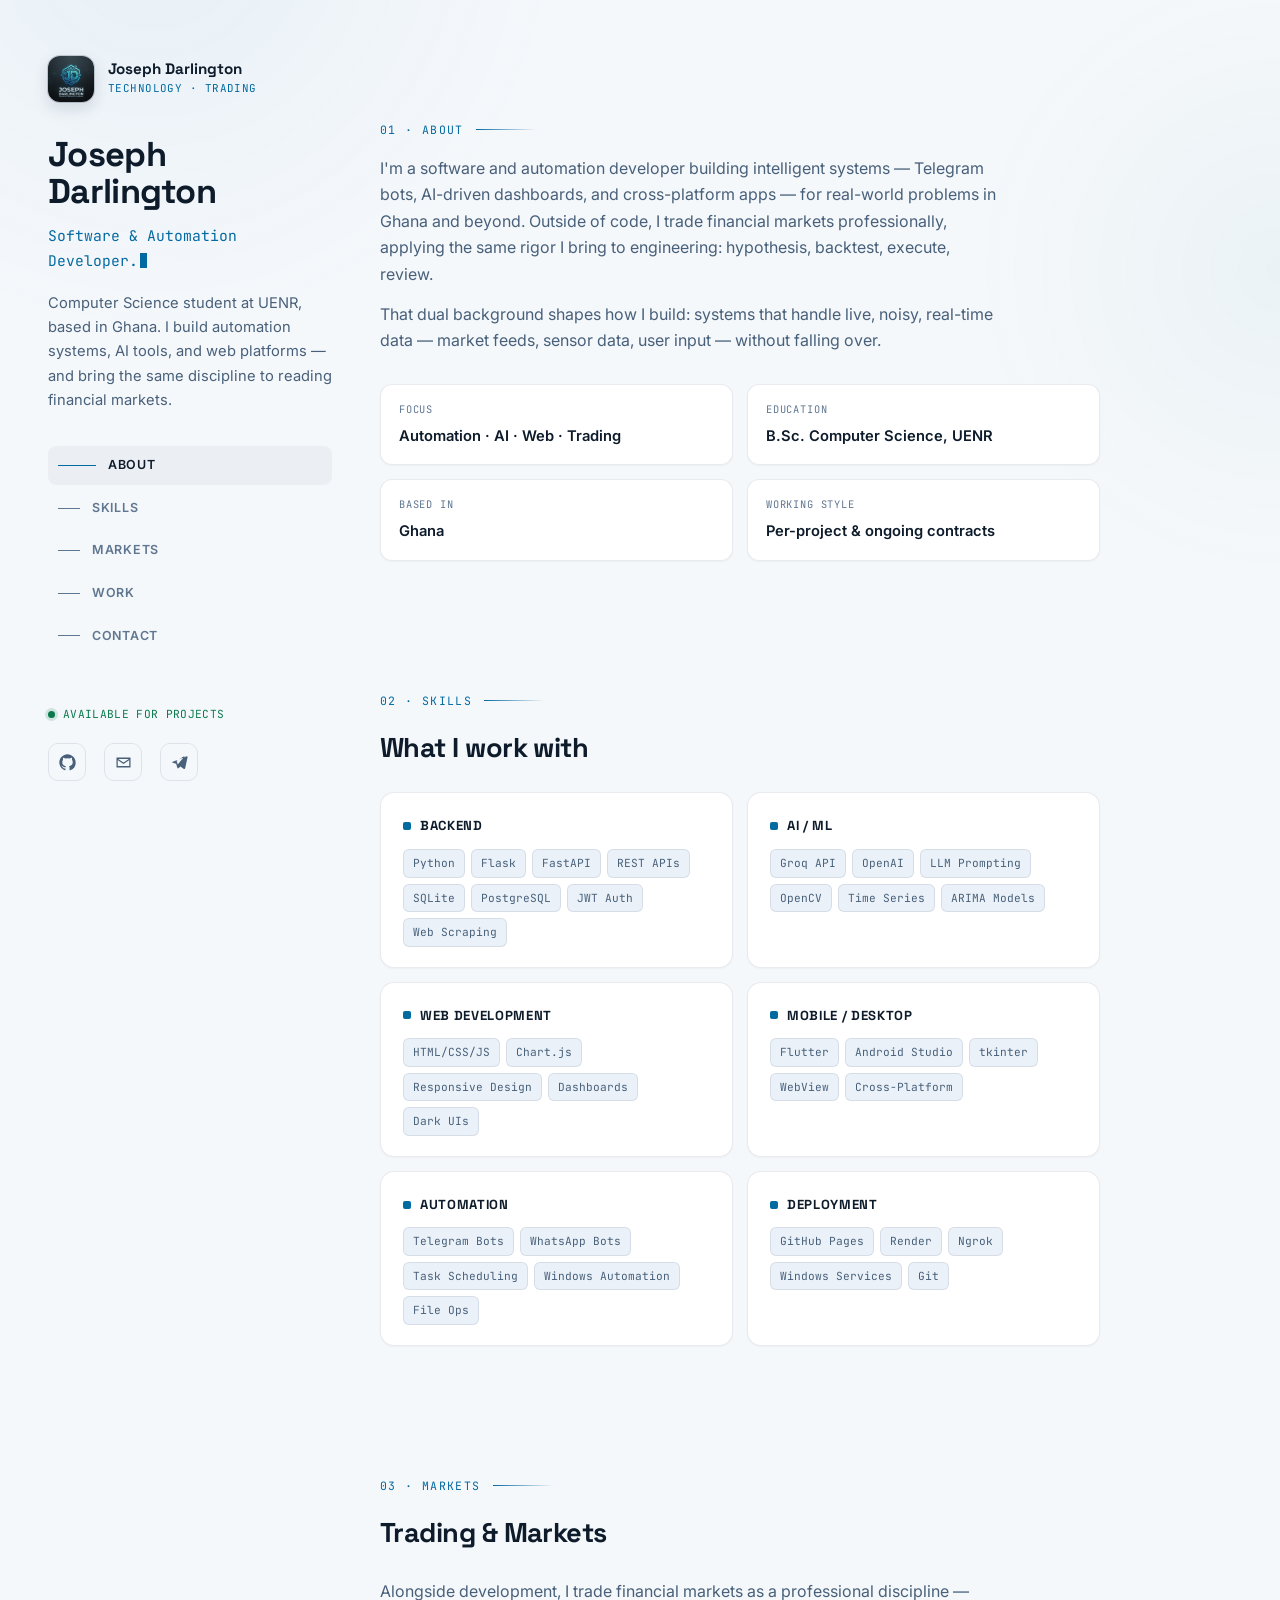
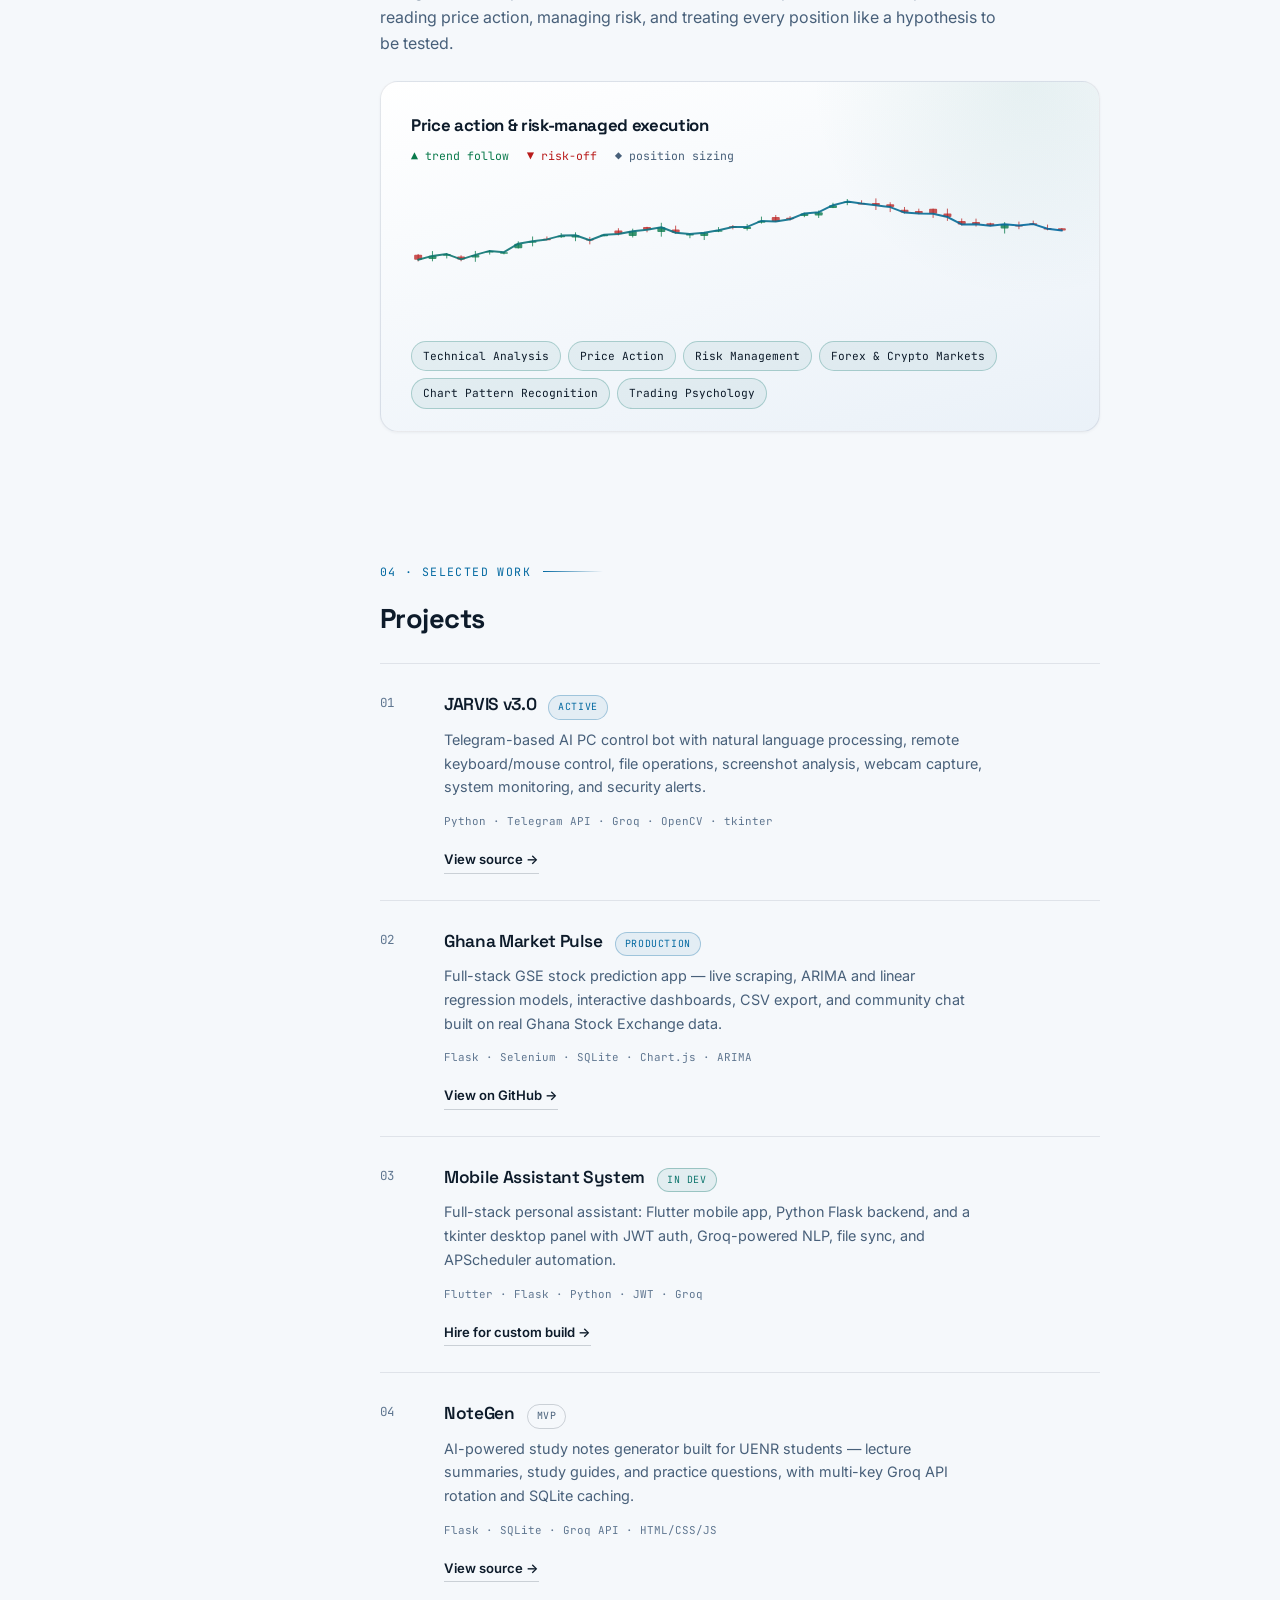
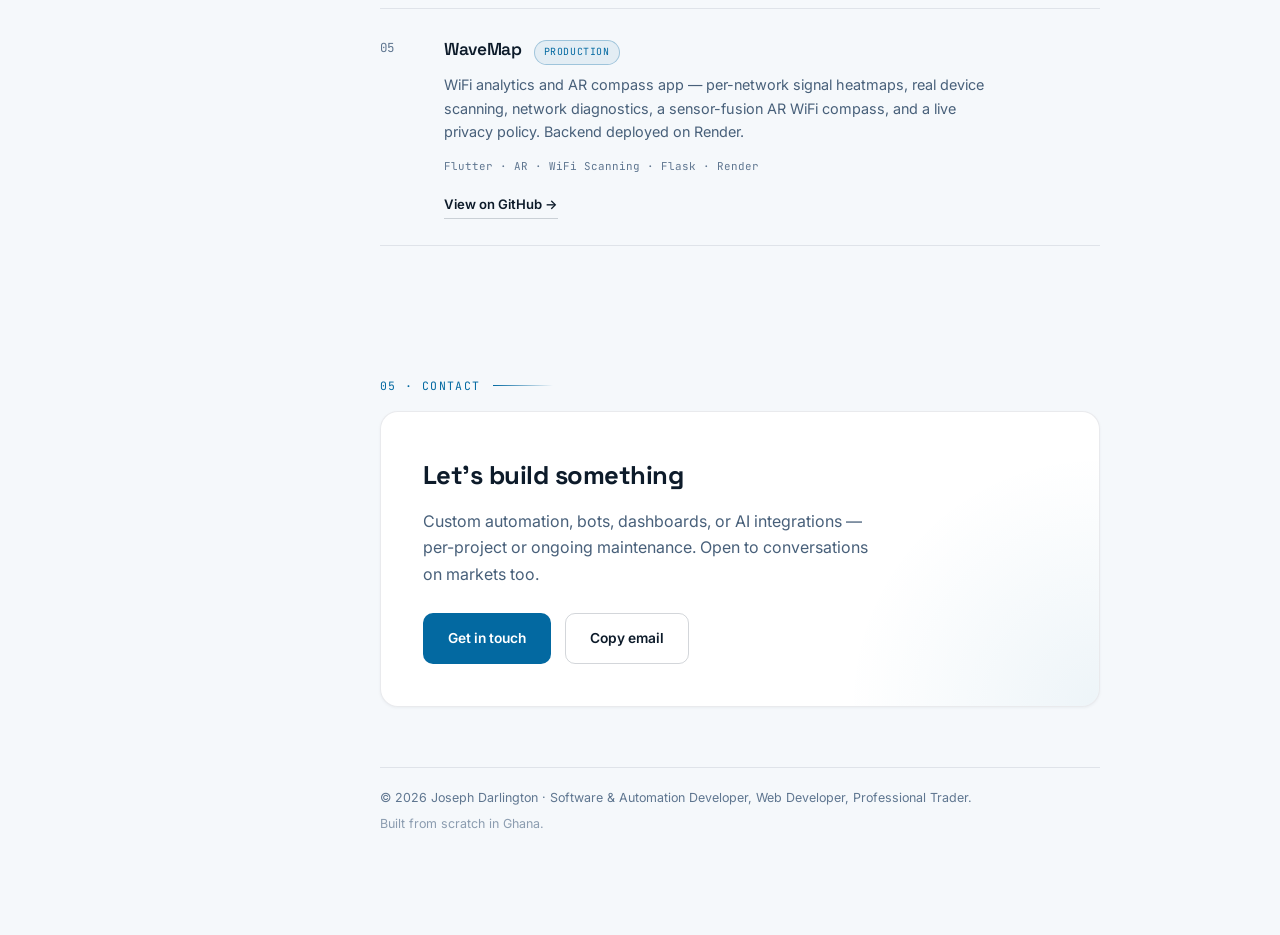
==== commit 44a082d6: "light themed" ====
--- a/index.html
+++ b/index.html
@@ -5,7 +5,7 @@
 <meta name="viewport" content="width=device-width, initial-scale=1.0">
 <meta name="description" content="Joseph Darlington — Software & Automation Developer, Web Developer, and Professional Trader. Building intelligent systems, bots, dashboards, and trading tools.">
 <meta name="keywords" content="Joseph Darlington, Joseph Erzuah, Software Developer, Web Developer, Automation, AI Developer, Professional Trader, Python, Flask, Ghana">
-<meta name="theme-color" content="#080b11">
+<meta name="theme-color" content="#f5f8fb">
 <link rel="icon" type="image/png" href="assets/logo.png">
 <title>Joseph Darlington — Developer &amp; Trader</title>
 <link rel="preconnect" href="https://fonts.googleapis.com">
@@ -14,20 +14,20 @@
 <style>
   * { margin: 0; padding: 0; box-sizing: border-box; }
   :root {
-    --bg: #080b11;
-    --bg2: #0c1019;
-    --surface: #10151f;
-    --surface-hover: #141b28;
-    --border: rgba(148, 172, 204, 0.14);
-    --border-strong: rgba(148, 172, 204, 0.26);
-    --fg: #eef2f8;
-    --muted: #97a5ba;
-    --muted-dim: #6c7893;
-    --accent: #38d4c9;
-    --accent-2: #5b8def;
-    --accent-soft: rgba(56, 212, 201, 0.12);
-    --up: #3ecf8e;
-    --down: #f2685f;
+    --bg: #f5f8fb;
+    --bg2: #eaf1f8;
+    --surface: #ffffff;
+    --surface-hover: #eef3f9;
+    --border: rgba(13, 31, 54, 0.09);
+    --border-strong: rgba(13, 31, 54, 0.18);
+    --fg: #0d1b2a;
+    --muted: #48607a;
+    --muted-dim: #5f7690;
+    --accent: #0369a1;
+    --accent-2: #0f766e;
+    --accent-soft: rgba(3, 105, 161, 0.08);
+    --up: #0a7a4c;
+    --down: #b91c1c;
     --sidebar-w: 380px;
     --content-max: 720px;
     --ease: cubic-bezier(0.16, 1, 0.3, 1);
@@ -39,7 +39,7 @@
     * { animation-duration: 0.01ms !important; animation-iteration-count: 1 !important; transition-duration: 0.01ms !important; }
   }
 
-  ::selection { background: rgba(56, 212, 201, 0.32); color: #fff; }
+  ::selection { background: rgba(3, 105, 161, 0.16); color: var(--fg); }
 
   body {
     background: var(--bg);
@@ -55,8 +55,8 @@
     position: fixed;
     inset: 0;
     background:
-      radial-gradient(680px circle at 12% -8%, rgba(56, 212, 201, 0.10), transparent 60%),
-      radial-gradient(560px circle at 100% 30%, rgba(91, 141, 239, 0.08), transparent 55%);
+      radial-gradient(680px circle at 12% -8%, rgba(3, 105, 161, 0.055), transparent 60%),
+      radial-gradient(560px circle at 100% 30%, rgba(15, 118, 110, 0.045), transparent 55%);
     pointer-events: none;
     z-index: 0;
   }
@@ -100,7 +100,7 @@
     width: 46px;
     height: 46px;
     border-radius: 12px;
-    box-shadow: 0 0 0 1px var(--border-strong), 0 8px 22px rgba(56, 212, 201, 0.16);
+    box-shadow: 0 0 0 1px var(--border-strong), 0 6px 16px rgba(13, 31, 54, 0.14);
   }
 
   .brand-name { font-family: 'Space Grotesk', sans-serif; font-size: 0.95rem; font-weight: 700; color: var(--fg); line-height: 1.2; }
@@ -151,7 +151,7 @@
     background: var(--muted-dim);
     transition: width 0.25s var(--ease), background 0.25s var(--ease);
   }
-  nav.side-nav a:hover, nav.side-nav a.active { color: var(--fg); background: rgba(255,255,255,0.02); }
+  nav.side-nav a:hover, nav.side-nav a.active { color: var(--fg); background: rgba(13,31,54,0.04); }
   nav.side-nav a:hover .dash, nav.side-nav a.active .dash { width: 38px; background: var(--accent); }
 
   .sidebar-footer { padding-top: 28px; }
@@ -174,7 +174,7 @@
     font-size: 0.7rem; color: var(--up);
     margin-top: 22px; letter-spacing: 0.03em;
   }
-  .avail .dot { width: 7px; height: 7px; border-radius: 50%; background: var(--up); box-shadow: 0 0 0 3px rgba(62,207,142,0.18); animation: pulseDot 2s ease-in-out infinite; }
+  .avail .dot { width: 7px; height: 7px; border-radius: 50%; background: var(--up); box-shadow: 0 0 0 3px rgba(10,122,76,0.16); animation: pulseDot 2s ease-in-out infinite; }
   @keyframes pulseDot { 0%, 100% { opacity: 1; } 50% { opacity: 0.4; } }
 
   /* ── MAIN CONTENT ── */
@@ -221,6 +221,7 @@
     border-radius: 12px;
     padding: 16px 18px;
     background: var(--surface);
+    box-shadow: 0 1px 2px rgba(13,31,54,0.04);
   }
   .fact-label { font-family: 'JetBrains Mono', monospace; font-size: 0.65rem; color: var(--muted-dim); text-transform: uppercase; letter-spacing: 0.08em; margin-bottom: 6px; }
   .fact-value { font-size: 0.92rem; font-weight: 600; color: var(--fg); }
@@ -236,9 +237,10 @@
     border-radius: 14px;
     padding: 22px 22px 20px;
     background: var(--surface);
-    transition: border-color 0.25s var(--ease), transform 0.25s var(--ease);
-  }
-  .skill-card:hover { border-color: var(--border-strong); transform: translateY(-3px); }
+    box-shadow: 0 1px 2px rgba(13,31,54,0.04);
+    transition: border-color 0.25s var(--ease), transform 0.25s var(--ease), box-shadow 0.25s var(--ease);
+  }
+  .skill-card:hover { border-color: var(--border-strong); transform: translateY(-3px); box-shadow: 0 10px 24px rgba(13,31,54,0.08); }
   .skill-card h3 { font-size: 0.82rem; text-transform: uppercase; letter-spacing: 0.05em; color: var(--fg); margin-bottom: 12px; display: flex; align-items: center; gap: 9px; }
   .skill-card h3 .ico { width: 8px; height: 8px; border-radius: 2px; background: var(--accent); flex-shrink: 0; }
   .skill-tags { display: flex; flex-wrap: wrap; gap: 6px; }
@@ -246,7 +248,7 @@
     font-family: 'JetBrains Mono', monospace;
     font-size: 0.7rem;
     color: var(--muted);
-    background: rgba(255,255,255,0.03);
+    background: var(--bg2);
     border: 1px solid var(--border);
     padding: 4px 9px;
     border-radius: 6px;
@@ -260,11 +262,12 @@
     padding: 30px 30px 22px;
     position: relative;
     overflow: hidden;
+    box-shadow: 0 1px 3px rgba(13,31,54,0.05);
   }
   .markets-panel::before {
     content: '';
     position: absolute; inset: 0;
-    background: radial-gradient(360px circle at 90% 0%, rgba(56, 212, 201, 0.10), transparent 60%);
+    background: radial-gradient(360px circle at 90% 0%, rgba(15, 118, 110, 0.08), transparent 60%);
     pointer-events: none;
   }
   .markets-top { display: flex; justify-content: space-between; align-items: flex-start; gap: 20px; flex-wrap: wrap; margin-bottom: 18px; }
@@ -278,8 +281,8 @@
     font-family: 'JetBrains Mono', monospace;
     font-size: 0.7rem;
     color: var(--fg);
-    background: rgba(56, 212, 201, 0.08);
-    border: 1px solid rgba(56, 212, 201, 0.25);
+    background: rgba(15, 118, 110, 0.07);
+    border: 1px solid rgba(15, 118, 110, 0.28);
     padding: 5px 11px;
     border-radius: 999px;
   }
@@ -305,10 +308,10 @@
     padding: 3px 9px;
     border-radius: 999px;
     color: var(--accent);
-    border: 1px solid rgba(56, 212, 201, 0.3);
-    background: rgba(56, 212, 201, 0.08);
-  }
-  .status.dev { color: var(--accent-2); border-color: rgba(91,141,239,0.35); background: rgba(91,141,239,0.08); }
+    border: 1px solid rgba(3, 105, 161, 0.3);
+    background: rgba(3, 105, 161, 0.07);
+  }
+  .status.dev { color: var(--accent-2); border-color: rgba(15,118,110,0.35); background: rgba(15,118,110,0.08); }
   .status.mvp { color: var(--muted); border-color: var(--border-strong); background: transparent; }
 
   .project-desc { color: var(--muted); font-size: 0.9rem; margin-bottom: 14px; max-width: 60ch; }
@@ -335,11 +338,12 @@
     background: var(--surface);
     position: relative;
     overflow: hidden;
+    box-shadow: 0 1px 3px rgba(13,31,54,0.05);
   }
   .contact-card::before {
     content: '';
     position: absolute; inset: 0;
-    background: radial-gradient(420px circle at 100% 100%, rgba(56, 212, 201, 0.10), transparent 60%);
+    background: radial-gradient(420px circle at 100% 100%, rgba(3, 105, 161, 0.07), transparent 60%);
     pointer-events: none;
   }
   .contact-card h2 { font-size: 1.6rem; margin-bottom: 12px; position: relative; }
@@ -357,8 +361,8 @@
     border: 1px solid transparent;
     transition: all 0.25s var(--ease);
   }
-  .btn-primary { background: var(--accent); color: #06231f; }
-  .btn-primary:hover { background: #4ee4d8; transform: translateY(-2px); box-shadow: 0 10px 24px rgba(56,212,201,0.25); }
+  .btn-primary { background: var(--accent); color: #ffffff; }
+  .btn-primary:hover { background: #04588a; transform: translateY(-2px); box-shadow: 0 10px 24px rgba(3,105,161,0.28); }
   .btn-ghost { border-color: var(--border-strong); color: var(--fg); background: transparent; }
   .btn-ghost:hover { border-color: var(--accent); color: var(--accent); }
 
@@ -400,7 +404,7 @@
     .mobile-bar {
       display: flex;
       position: sticky; top: 0; z-index: 500;
-      background: rgba(8,11,17,0.9);
+      background: rgba(245,248,251,0.92);
       backdrop-filter: blur(10px);
       border-bottom: 1px solid var(--border);
       padding: 12px 24px;
@@ -691,7 +695,7 @@
   const grad = document.createElementNS(ns, 'linearGradient');
   grad.setAttribute('id', 'lineGrad');
   grad.setAttribute('x1', '0'); grad.setAttribute('x2', '1'); grad.setAttribute('y1', '0'); grad.setAttribute('y2', '0');
-  grad.innerHTML = '<stop offset="0%" stop-color="#38d4c9"/><stop offset="100%" stop-color="#5b8def"/>';
+  grad.innerHTML = '<stop offset="0%" stop-color="#0f766e"/><stop offset="100%" stop-color="#0369a1"/>';
   const defs = document.createElementNS(ns, 'defs');
   defs.appendChild(grad);
   svg.appendChild(defs);
@@ -703,7 +707,7 @@
   series.forEach((c, i) => {
     const x = i * step + step / 2;
     const up = c.close >= c.open;
-    const color = up ? 'rgba(62,207,142,0.55)' : 'rgba(242,104,95,0.5)';
+    const color = up ? 'rgba(10,122,76,0.8)' : 'rgba(185,28,28,0.75)';
     const wick = document.createElementNS(ns, 'line');
     wick.setAttribute('x1', x); wick.setAttribute('x2', x);
     wick.setAttribute('y1', H - c.hi); wick.setAttribute('y2', H - c.lo);
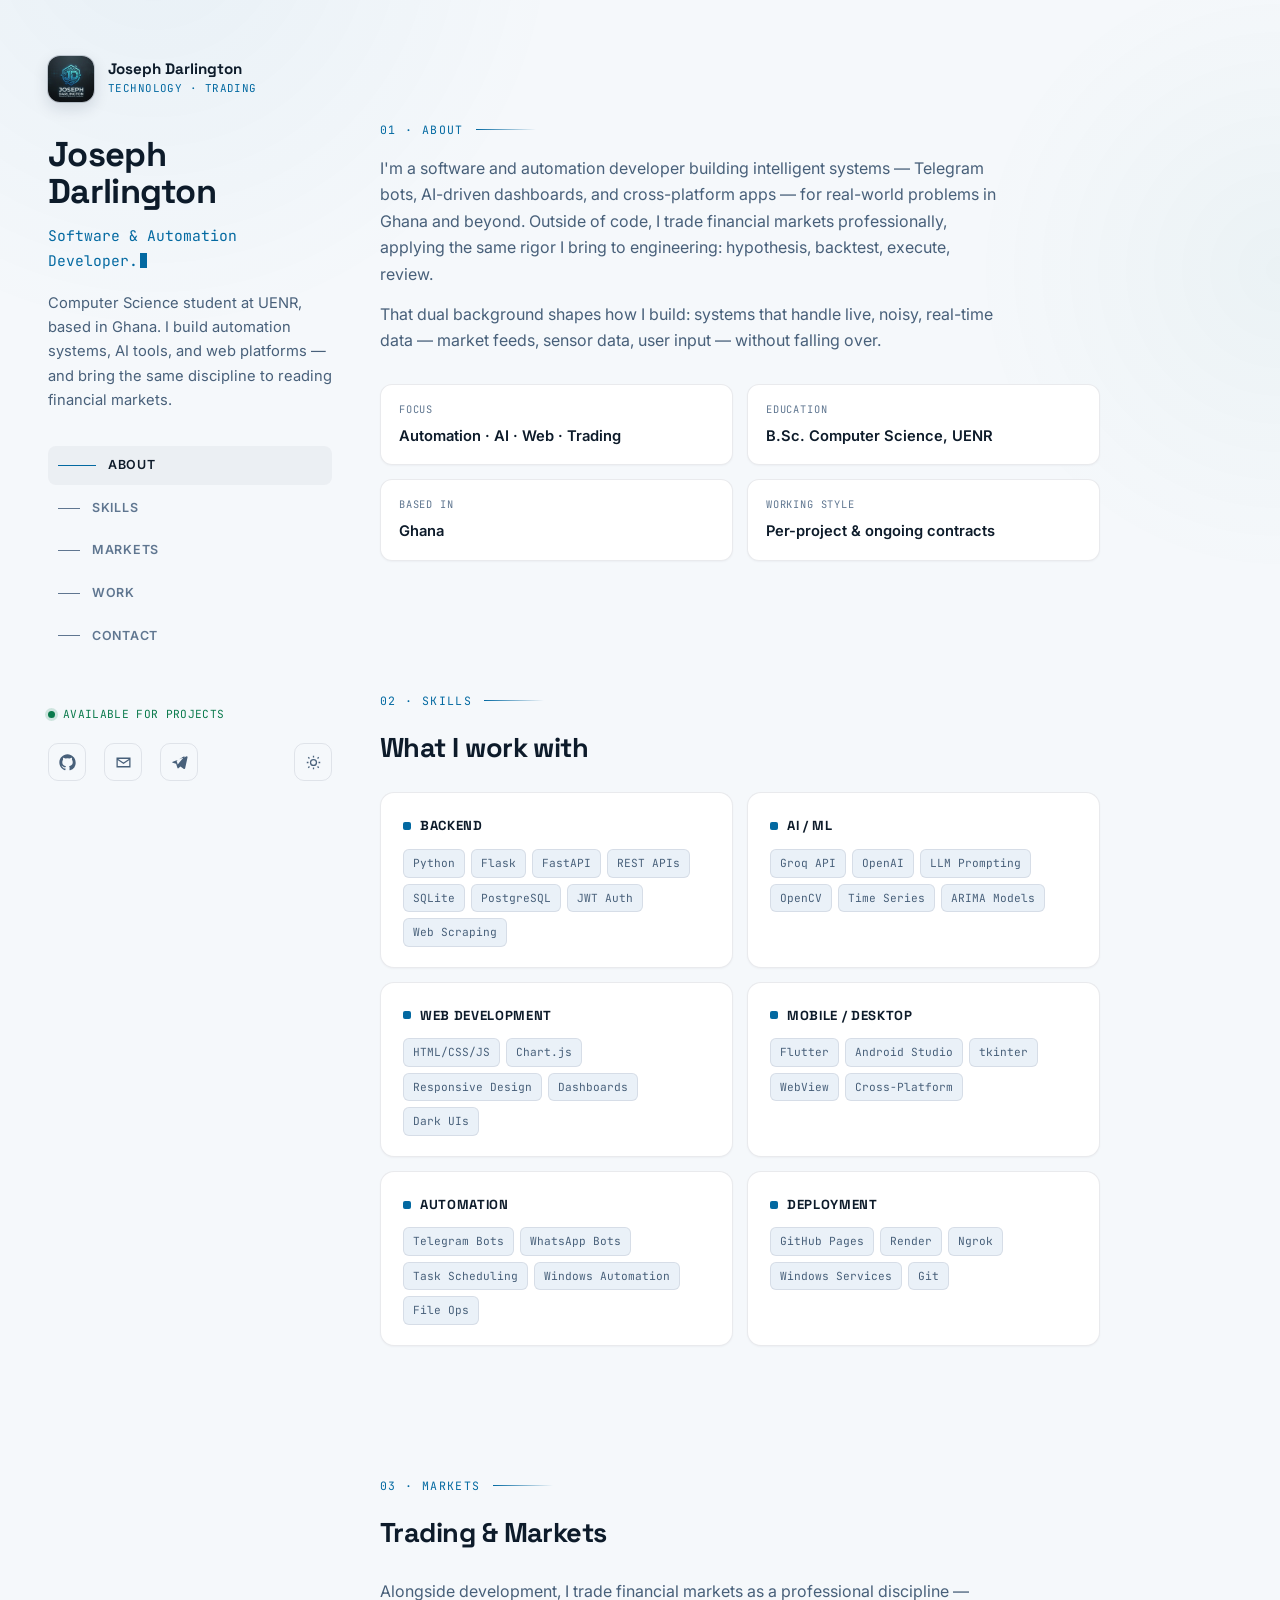
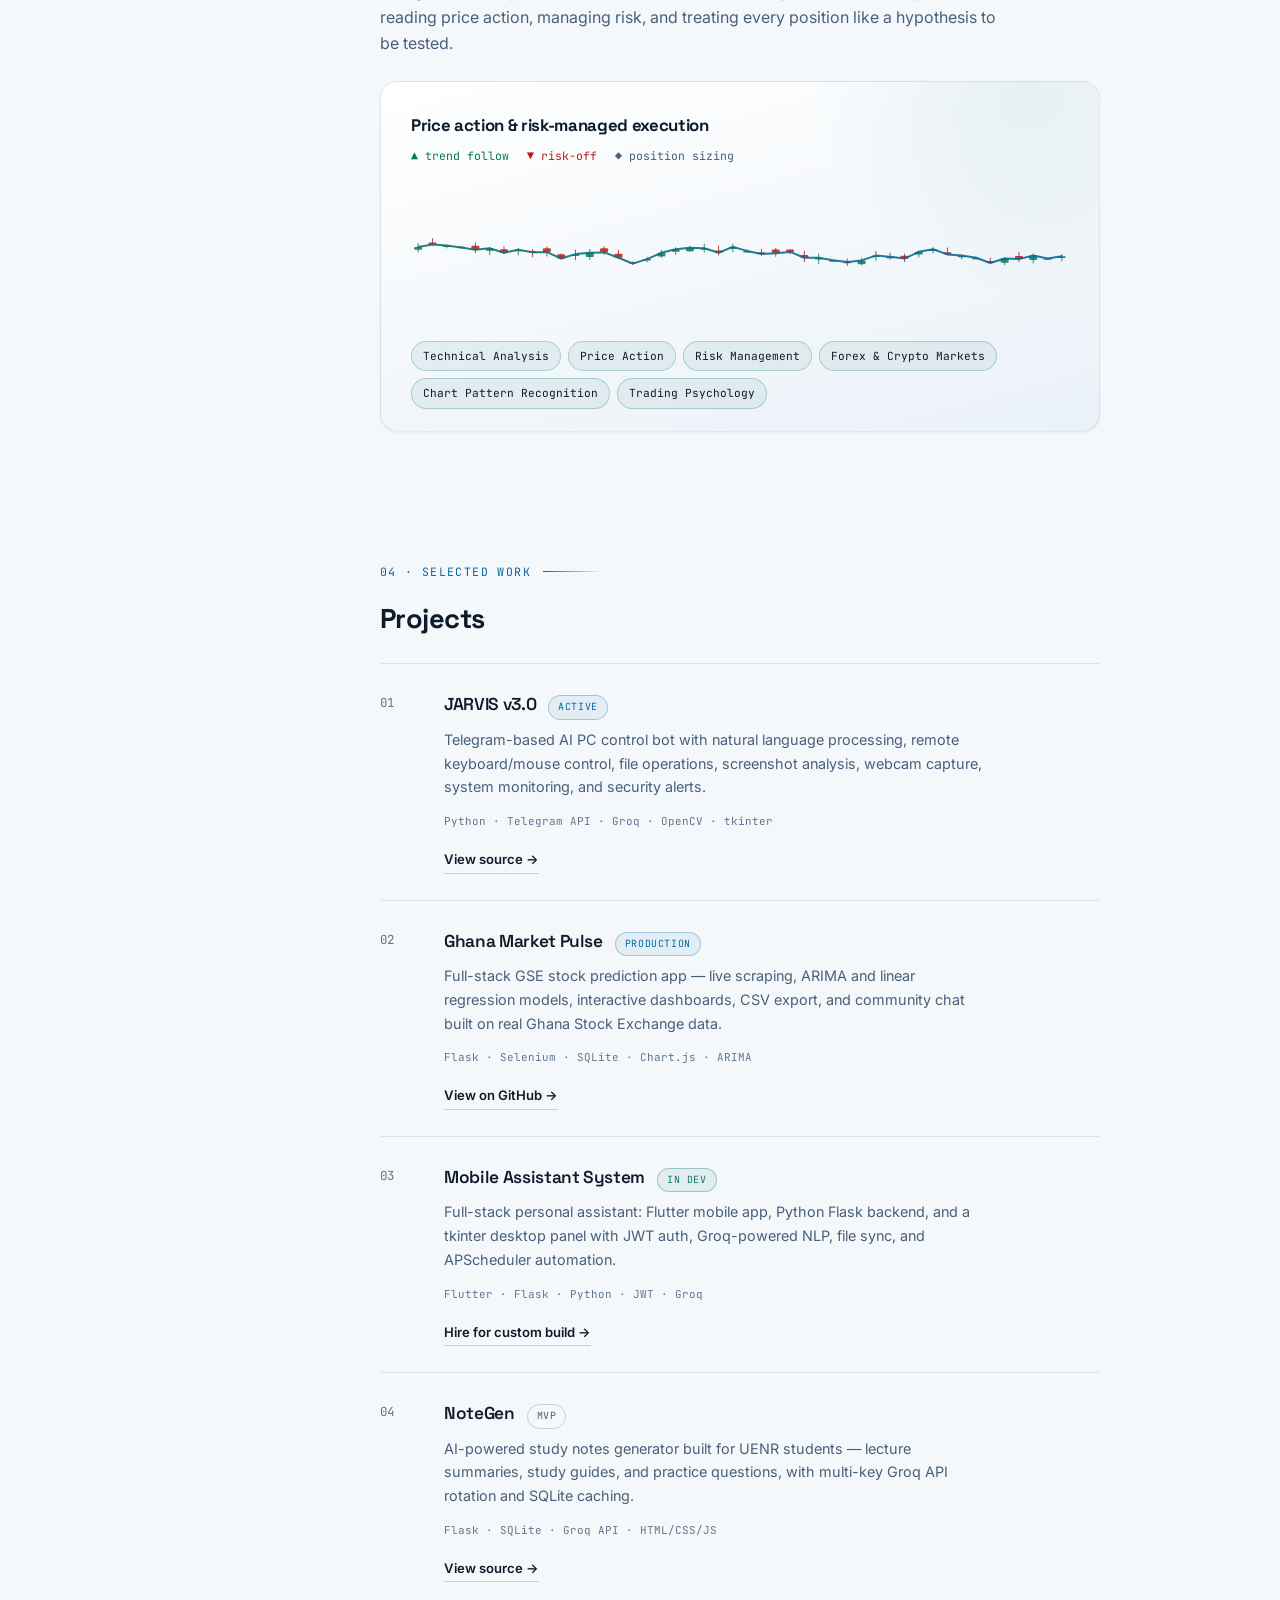
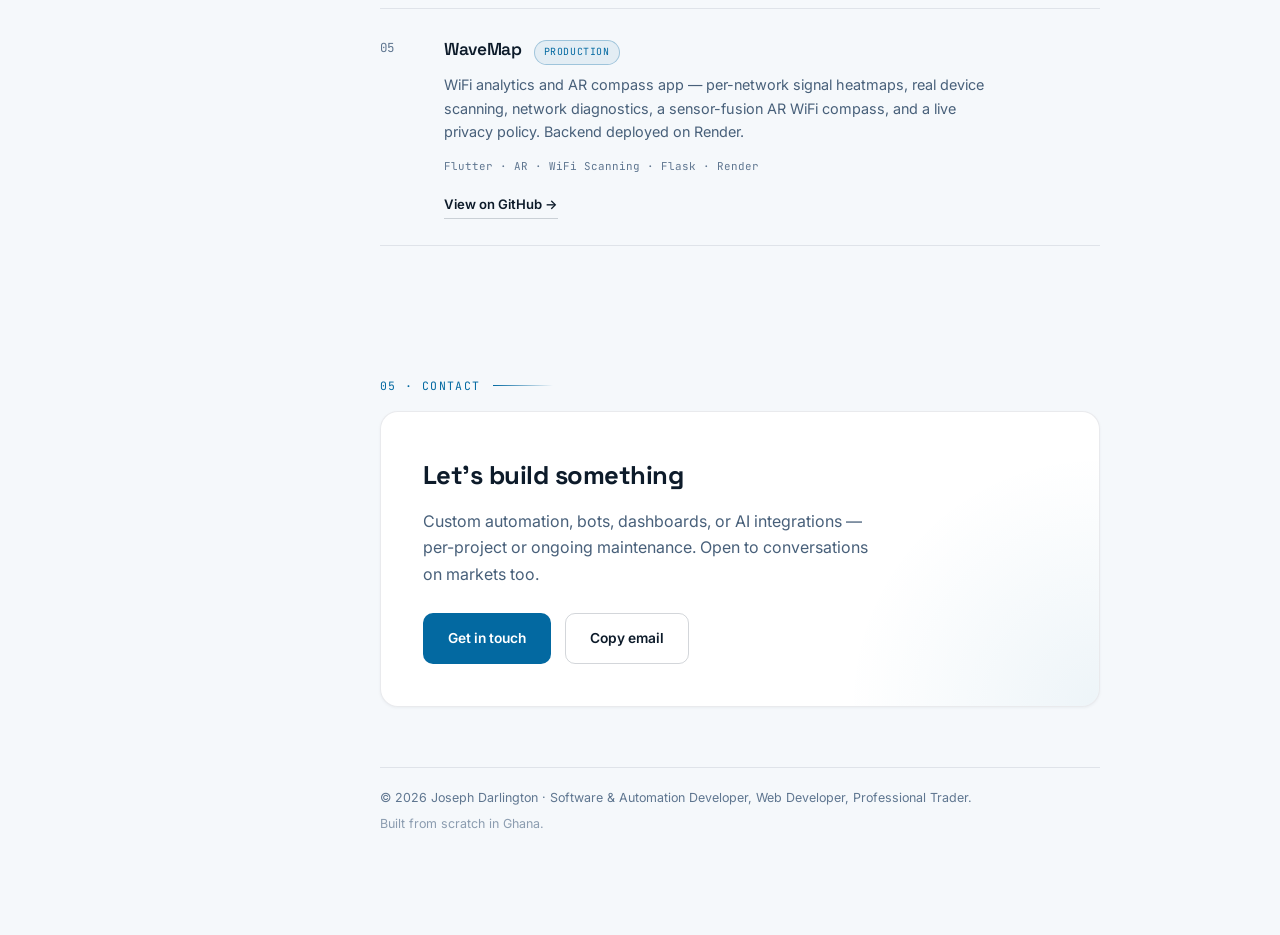
==== commit 47a8ad2f: "light and dark mode toggle added" ====
--- a/index.html
+++ b/index.html
@@ -28,9 +28,56 @@
     --accent-soft: rgba(3, 105, 161, 0.08);
     --up: #0a7a4c;
     --down: #b91c1c;
+    --shadow-1: 0 1px 2px rgba(13,31,54,0.04);
+    --shadow-2: 0 10px 24px rgba(13,31,54,0.08);
+    --shadow-panel: 0 1px 3px rgba(13,31,54,0.05);
+    --glow-1: rgba(3,105,161,0.055);
+    --glow-2: rgba(15,118,110,0.045);
+    --glow-market: rgba(15,118,110,0.08);
+    --glow-contact: rgba(3,105,161,0.07);
+    --logo-shadow: rgba(13,31,54,0.14);
+    --btn-primary-fg: #ffffff;
+    --btn-primary-hover-bg: #04588a;
+    --btn-primary-hover-shadow: rgba(3,105,161,0.28);
+    --bar-bg: rgba(245,248,251,0.92);
+    --selection-bg: rgba(3,105,161,0.16);
+    --dot-shadow: rgba(10,122,76,0.16);
+    --nav-hover-bg: rgba(13,31,54,0.04);
     --sidebar-w: 380px;
     --content-max: 720px;
     --ease: cubic-bezier(0.16, 1, 0.3, 1);
+  }
+
+  [data-theme="dark"] {
+    --bg: #080b11;
+    --bg2: #0c1019;
+    --surface: #10151f;
+    --surface-hover: #141b28;
+    --border: rgba(148, 172, 204, 0.14);
+    --border-strong: rgba(148, 172, 204, 0.26);
+    --fg: #eef2f8;
+    --muted: #97a5ba;
+    --muted-dim: #6c7893;
+    --accent: #38d4c9;
+    --accent-2: #5b8def;
+    --accent-soft: rgba(56, 212, 201, 0.12);
+    --up: #3ecf8e;
+    --down: #f2685f;
+    --shadow-1: 0 1px 2px rgba(0,0,0,0.3);
+    --shadow-2: 0 14px 30px rgba(0,0,0,0.4);
+    --shadow-panel: 0 10px 26px rgba(0,0,0,0.28);
+    --glow-1: rgba(56, 212, 201, 0.10);
+    --glow-2: rgba(91, 141, 239, 0.08);
+    --glow-market: rgba(56, 212, 201, 0.10);
+    --glow-contact: rgba(56, 212, 201, 0.10);
+    --logo-shadow: rgba(56, 212, 201, 0.18);
+    --btn-primary-fg: #06231f;
+    --btn-primary-hover-bg: #4ee4d8;
+    --btn-primary-hover-shadow: rgba(56,212,201,0.25);
+    --bar-bg: rgba(8,11,17,0.9);
+    --selection-bg: rgba(56, 212, 201, 0.32);
+    --dot-shadow: rgba(62,207,142,0.18);
+    --nav-hover-bg: rgba(255,255,255,0.02);
   }
 
   html { scroll-behavior: smooth; }
@@ -39,10 +86,11 @@
     * { animation-duration: 0.01ms !important; animation-iteration-count: 1 !important; transition-duration: 0.01ms !important; }
   }
 
-  ::selection { background: rgba(3, 105, 161, 0.16); color: var(--fg); }
+  ::selection { background: var(--selection-bg); color: var(--fg); }
 
   body {
     background: var(--bg);
+    transition: background 0.35s var(--ease);
     color: var(--fg);
     font-family: 'Inter', sans-serif;
     line-height: 1.65;
@@ -55,8 +103,8 @@
     position: fixed;
     inset: 0;
     background:
-      radial-gradient(680px circle at 12% -8%, rgba(3, 105, 161, 0.055), transparent 60%),
-      radial-gradient(560px circle at 100% 30%, rgba(15, 118, 110, 0.045), transparent 55%);
+      radial-gradient(680px circle at 12% -8%, var(--glow-1), transparent 60%),
+      radial-gradient(560px circle at 100% 30%, var(--glow-2), transparent 55%);
     pointer-events: none;
     z-index: 0;
   }
@@ -100,7 +148,7 @@
     width: 46px;
     height: 46px;
     border-radius: 12px;
-    box-shadow: 0 0 0 1px var(--border-strong), 0 6px 16px rgba(13, 31, 54, 0.14);
+    box-shadow: 0 0 0 1px var(--border-strong), 0 6px 16px var(--logo-shadow);
   }
 
   .brand-name { font-family: 'Space Grotesk', sans-serif; font-size: 0.95rem; font-weight: 700; color: var(--fg); line-height: 1.2; }
@@ -151,10 +199,11 @@
     background: var(--muted-dim);
     transition: width 0.25s var(--ease), background 0.25s var(--ease);
   }
-  nav.side-nav a:hover, nav.side-nav a.active { color: var(--fg); background: rgba(13,31,54,0.04); }
+  nav.side-nav a:hover, nav.side-nav a.active { color: var(--fg); background: var(--nav-hover-bg); }
   nav.side-nav a:hover .dash, nav.side-nav a.active .dash { width: 38px; background: var(--accent); }
 
   .sidebar-footer { padding-top: 28px; }
+  .footer-row { display: flex; align-items: center; justify-content: space-between; gap: 12px; }
   .socials { display: flex; gap: 18px; }
   .socials a {
     width: 38px; height: 38px;
@@ -168,13 +217,31 @@
   .socials a:hover { color: var(--accent); border-color: var(--accent); transform: translateY(-3px); background: var(--accent-soft); }
   .socials svg { width: 17px; height: 17px; }
 
+  .theme-toggle {
+    width: 38px; height: 38px;
+    border-radius: 10px;
+    border: 1px solid var(--border);
+    background: transparent;
+    color: var(--muted);
+    display: flex; align-items: center; justify-content: center;
+    cursor: pointer;
+    transition: all 0.25s var(--ease);
+    margin-top: 18px;
+    flex-shrink: 0;
+  }
+  .theme-toggle:hover { color: var(--accent); border-color: var(--accent); background: var(--accent-soft); }
+  .theme-toggle svg { width: 17px; height: 17px; }
+  .theme-toggle .ico-moon { display: none; }
+  [data-theme="dark"] .theme-toggle .ico-sun { display: none; }
+  [data-theme="dark"] .theme-toggle .ico-moon { display: block; }
+
   .avail {
     display: inline-flex; align-items: center; gap: 8px;
     font-family: 'JetBrains Mono', monospace;
     font-size: 0.7rem; color: var(--up);
     margin-top: 22px; letter-spacing: 0.03em;
   }
-  .avail .dot { width: 7px; height: 7px; border-radius: 50%; background: var(--up); box-shadow: 0 0 0 3px rgba(10,122,76,0.16); animation: pulseDot 2s ease-in-out infinite; }
+  .avail .dot { width: 7px; height: 7px; border-radius: 50%; background: var(--up); box-shadow: 0 0 0 3px var(--dot-shadow); animation: pulseDot 2s ease-in-out infinite; }
   @keyframes pulseDot { 0%, 100% { opacity: 1; } 50% { opacity: 0.4; } }
 
   /* ── MAIN CONTENT ── */
@@ -221,7 +288,7 @@
     border-radius: 12px;
     padding: 16px 18px;
     background: var(--surface);
-    box-shadow: 0 1px 2px rgba(13,31,54,0.04);
+    box-shadow: var(--shadow-1);
   }
   .fact-label { font-family: 'JetBrains Mono', monospace; font-size: 0.65rem; color: var(--muted-dim); text-transform: uppercase; letter-spacing: 0.08em; margin-bottom: 6px; }
   .fact-value { font-size: 0.92rem; font-weight: 600; color: var(--fg); }
@@ -237,10 +304,10 @@
     border-radius: 14px;
     padding: 22px 22px 20px;
     background: var(--surface);
-    box-shadow: 0 1px 2px rgba(13,31,54,0.04);
+    box-shadow: var(--shadow-1);
     transition: border-color 0.25s var(--ease), transform 0.25s var(--ease), box-shadow 0.25s var(--ease);
   }
-  .skill-card:hover { border-color: var(--border-strong); transform: translateY(-3px); box-shadow: 0 10px 24px rgba(13,31,54,0.08); }
+  .skill-card:hover { border-color: var(--border-strong); transform: translateY(-3px); box-shadow: var(--shadow-2); }
   .skill-card h3 { font-size: 0.82rem; text-transform: uppercase; letter-spacing: 0.05em; color: var(--fg); margin-bottom: 12px; display: flex; align-items: center; gap: 9px; }
   .skill-card h3 .ico { width: 8px; height: 8px; border-radius: 2px; background: var(--accent); flex-shrink: 0; }
   .skill-tags { display: flex; flex-wrap: wrap; gap: 6px; }
@@ -262,12 +329,12 @@
     padding: 30px 30px 22px;
     position: relative;
     overflow: hidden;
-    box-shadow: 0 1px 3px rgba(13,31,54,0.05);
+    box-shadow: var(--shadow-panel);
   }
   .markets-panel::before {
     content: '';
     position: absolute; inset: 0;
-    background: radial-gradient(360px circle at 90% 0%, rgba(15, 118, 110, 0.08), transparent 60%);
+    background: radial-gradient(360px circle at 90% 0%, var(--glow-market), transparent 60%);
     pointer-events: none;
   }
   .markets-top { display: flex; justify-content: space-between; align-items: flex-start; gap: 20px; flex-wrap: wrap; margin-bottom: 18px; }
@@ -338,12 +405,12 @@
     background: var(--surface);
     position: relative;
     overflow: hidden;
-    box-shadow: 0 1px 3px rgba(13,31,54,0.05);
+    box-shadow: var(--shadow-panel);
   }
   .contact-card::before {
     content: '';
     position: absolute; inset: 0;
-    background: radial-gradient(420px circle at 100% 100%, rgba(3, 105, 161, 0.07), transparent 60%);
+    background: radial-gradient(420px circle at 100% 100%, var(--glow-contact), transparent 60%);
     pointer-events: none;
   }
   .contact-card h2 { font-size: 1.6rem; margin-bottom: 12px; position: relative; }
@@ -361,8 +428,8 @@
     border: 1px solid transparent;
     transition: all 0.25s var(--ease);
   }
-  .btn-primary { background: var(--accent); color: #ffffff; }
-  .btn-primary:hover { background: #04588a; transform: translateY(-2px); box-shadow: 0 10px 24px rgba(3,105,161,0.28); }
+  .btn-primary { background: var(--accent); color: var(--btn-primary-fg); }
+  .btn-primary:hover { background: var(--btn-primary-hover-bg); transform: translateY(-2px); box-shadow: 0 10px 24px var(--btn-primary-hover-shadow); }
   .btn-ghost { border-color: var(--border-strong); color: var(--fg); background: transparent; }
   .btn-ghost:hover { border-color: var(--accent); color: var(--accent); }
 
@@ -404,7 +471,7 @@
     .mobile-bar {
       display: flex;
       position: sticky; top: 0; z-index: 500;
-      background: rgba(245,248,251,0.92);
+      background: var(--bar-bg);
       backdrop-filter: blur(10px);
       border-bottom: 1px solid var(--border);
       padding: 12px 24px;
@@ -423,6 +490,7 @@
       white-space: nowrap;
     }
     .mobile-bar a.active { color: var(--accent); }
+    .mobile-toggle { margin-top: 0; margin-left: auto; flex-shrink: 0; }
   }
 </style>
 </head>
@@ -455,16 +523,22 @@
 
     <div class="sidebar-footer">
       <div class="avail"><span class="dot"></span>AVAILABLE FOR PROJECTS</div>
-      <div class="socials" style="margin-top:18px;">
-        <a href="https://github.com/darlingtonerzuah" target="_blank" rel="noopener noreferrer" aria-label="GitHub">
-          <svg viewBox="0 0 24 24" fill="currentColor"><path d="M12 .5C5.73.5.5 5.73.5 12c0 5.09 3.29 9.4 7.86 10.93.58.1.79-.25.79-.56 0-.28-.01-1.02-.02-2-3.2.7-3.88-1.54-3.88-1.54-.52-1.34-1.28-1.7-1.28-1.7-1.04-.72.08-.7.08-.7 1.15.08 1.76 1.19 1.76 1.19 1.03 1.76 2.7 1.25 3.36.96.1-.75.4-1.25.73-1.54-2.56-.29-5.26-1.28-5.26-5.71 0-1.26.45-2.29 1.19-3.09-.12-.29-.52-1.47.11-3.06 0 0 .97-.31 3.18 1.18a11 11 0 0 1 5.8 0c2.2-1.49 3.17-1.18 3.17-1.18.64 1.59.24 2.77.12 3.06.74.8 1.19 1.83 1.19 3.09 0 4.44-2.71 5.42-5.28 5.7.41.36.78 1.08.78 2.18 0 1.58-.01 2.85-.01 3.24 0 .31.21.67.8.56A10.52 10.52 0 0 0 23.5 12C23.5 5.73 18.27.5 12 .5Z"/></svg>
-        </a>
-        <a href="mailto:darlingtonerzuah@gmail.com" aria-label="Email">
-          <svg viewBox="0 0 24 24" fill="none" stroke="currentColor" stroke-width="1.8"><path d="M3 6h18v12H3z"/><path d="m3 7 9 6 9-6"/></svg>
-        </a>
-        <a href="https://t.me/Joseph_126" target="_blank" rel="noopener noreferrer" aria-label="Telegram">
-          <svg viewBox="0 0 24 24" fill="currentColor"><path d="M21.5 3.5 2.6 10.9c-1.2.5-1.2 1.2-.2 1.5l4.8 1.5 1.8 5.6c.2.6.4.8.9.8s.7-.2 1-.5l2.4-2.3 4.9 3.6c.9.5 1.6.2 1.8-.9l3.3-15.4c.3-1.3-.5-1.9-1.8-1.4Zm-12 11.2-1.6-5 10.7-6.7c.5-.3.9-.1.6.3L9.5 14.7Z"/></svg>
-        </a>
+      <div class="footer-row">
+        <div class="socials" style="margin-top:18px;">
+          <a href="https://github.com/darlingtonerzuah" target="_blank" rel="noopener noreferrer" aria-label="GitHub">
+            <svg viewBox="0 0 24 24" fill="currentColor"><path d="M12 .5C5.73.5.5 5.73.5 12c0 5.09 3.29 9.4 7.86 10.93.58.1.79-.25.79-.56 0-.28-.01-1.02-.02-2-3.2.7-3.88-1.54-3.88-1.54-.52-1.34-1.28-1.7-1.28-1.7-1.04-.72.08-.7.08-.7 1.15.08 1.76 1.19 1.76 1.19 1.03 1.76 2.7 1.25 3.36.96.1-.75.4-1.25.73-1.54-2.56-.29-5.26-1.28-5.26-5.71 0-1.26.45-2.29 1.19-3.09-.12-.29-.52-1.47.11-3.06 0 0 .97-.31 3.18 1.18a11 11 0 0 1 5.8 0c2.2-1.49 3.17-1.18 3.17-1.18.64 1.59.24 2.77.12 3.06.74.8 1.19 1.83 1.19 3.09 0 4.44-2.71 5.42-5.28 5.7.41.36.78 1.08.78 2.18 0 1.58-.01 2.85-.01 3.24 0 .31.21.67.8.56A10.52 10.52 0 0 0 23.5 12C23.5 5.73 18.27.5 12 .5Z"/></svg>
+          </a>
+          <a href="mailto:darlingtonerzuah@gmail.com" aria-label="Email">
+            <svg viewBox="0 0 24 24" fill="none" stroke="currentColor" stroke-width="1.8"><path d="M3 6h18v12H3z"/><path d="m3 7 9 6 9-6"/></svg>
+          </a>
+          <a href="https://t.me/Joseph_126" target="_blank" rel="noopener noreferrer" aria-label="Telegram">
+            <svg viewBox="0 0 24 24" fill="currentColor"><path d="M21.5 3.5 2.6 10.9c-1.2.5-1.2 1.2-.2 1.5l4.8 1.5 1.8 5.6c.2.6.4.8.9.8s.7-.2 1-.5l2.4-2.3 4.9 3.6c.9.5 1.6.2 1.8-.9l3.3-15.4c.3-1.3-.5-1.9-1.8-1.4Zm-12 11.2-1.6-5 10.7-6.7c.5-.3.9-.1.6.3L9.5 14.7Z"/></svg>
+          </a>
+        </div>
+        <button id="theme-toggle" class="theme-toggle" aria-label="Switch to dark mode" aria-pressed="false">
+          <svg class="ico-sun" viewBox="0 0 24 24" fill="none" stroke="currentColor" stroke-width="1.8"><circle cx="12" cy="12" r="4.2"/><path d="M12 2.5v2.4M12 19.1v2.4M4.6 4.6l1.7 1.7M17.7 17.7l1.7 1.7M2.5 12h2.4M19.1 12h2.4M4.6 19.4l1.7-1.7M17.7 6.3l1.7-1.7"/></svg>
+          <svg class="ico-moon" viewBox="0 0 24 24" fill="none" stroke="currentColor" stroke-width="1.8"><path d="M20 14.5A8.5 8.5 0 1 1 9.5 4a6.8 6.8 0 0 0 10.5 10.5Z"/></svg>
+        </button>
       </div>
     </div>
   </aside>
@@ -478,6 +552,10 @@
       <a href="#markets">Markets</a>
       <a href="#work">Work</a>
       <a href="#contact">Contact</a>
+      <button class="theme-toggle mobile-toggle" aria-label="Switch to dark mode" aria-pressed="false">
+        <svg class="ico-sun" viewBox="0 0 24 24" fill="none" stroke="currentColor" stroke-width="1.8"><circle cx="12" cy="12" r="4.2"/><path d="M12 2.5v2.4M12 19.1v2.4M4.6 4.6l1.7 1.7M17.7 17.7l1.7 1.7M2.5 12h2.4M19.1 12h2.4M4.6 19.4l1.7-1.7M17.7 6.3l1.7-1.7"/></svg>
+        <svg class="ico-moon" viewBox="0 0 24 24" fill="none" stroke="currentColor" stroke-width="1.8"><path d="M20 14.5A8.5 8.5 0 1 1 9.5 4a6.8 6.8 0 0 0 10.5 10.5Z"/></svg>
+      </button>
     </nav>
 
     <!-- About -->
@@ -674,11 +752,9 @@
   }).catch(() => {});
 }
 
-// ── Sparkline: candlestick + trend line signature ──
-(function () {
-  const svg = document.getElementById('sparkline');
-  const ns = 'http://www.w3.org/2000/svg';
-  const W = 700, H = 140, N = 46;
+// ── Sparkline: candlestick + trend line signature (theme-aware) ──
+const sparkSeries = (function () {
+  const N = 46;
   let series = [];
   let base = 70;
   for (let i = 0; i < N; i++) {
@@ -691,27 +767,44 @@
     series.push({ open, close, hi, lo });
     base = close;
   }
-
+  return series;
+})();
+
+function renderSparkline(animate) {
+  const svg = document.getElementById('sparkline');
+  if (!svg) return;
+  const ns = 'http://www.w3.org/2000/svg';
+  const W = 700, H = 140;
+  const series = sparkSeries;
+  const step = W / series.length;
+  const styles = getComputedStyle(root);
+  const upColor = styles.getPropertyValue('--up').trim();
+  const downColor = styles.getPropertyValue('--down').trim();
+  const accentA = styles.getPropertyValue('--accent-2').trim();
+  const accentB = styles.getPropertyValue('--accent').trim();
+
+  svg.innerHTML = '';
+
+  const defs = document.createElementNS(ns, 'defs');
   const grad = document.createElementNS(ns, 'linearGradient');
   grad.setAttribute('id', 'lineGrad');
   grad.setAttribute('x1', '0'); grad.setAttribute('x2', '1'); grad.setAttribute('y1', '0'); grad.setAttribute('y2', '0');
-  grad.innerHTML = '<stop offset="0%" stop-color="#0f766e"/><stop offset="100%" stop-color="#0369a1"/>';
-  const defs = document.createElementNS(ns, 'defs');
+  grad.innerHTML = '<stop offset="0%" stop-color="' + accentA + '"/><stop offset="100%" stop-color="' + accentB + '"/>';
   defs.appendChild(grad);
   svg.appendChild(defs);
 
-  const step = W / N;
   const candleGroup = document.createElementNS(ns, 'g');
   svg.appendChild(candleGroup);
 
   series.forEach((c, i) => {
     const x = i * step + step / 2;
     const up = c.close >= c.open;
-    const color = up ? 'rgba(10,122,76,0.8)' : 'rgba(185,28,28,0.75)';
+    const color = up ? upColor : downColor;
     const wick = document.createElementNS(ns, 'line');
     wick.setAttribute('x1', x); wick.setAttribute('x2', x);
     wick.setAttribute('y1', H - c.hi); wick.setAttribute('y2', H - c.lo);
     wick.setAttribute('stroke', color); wick.setAttribute('stroke-width', '1');
+    wick.setAttribute('opacity', '0.85');
     candleGroup.appendChild(wick);
 
     const body = document.createElementNS(ns, 'rect');
@@ -722,11 +815,11 @@
     body.setAttribute('width', step * 0.56);
     body.setAttribute('height', bh);
     body.setAttribute('fill', color);
+    body.setAttribute('opacity', '0.85');
     body.setAttribute('rx', '1');
     candleGroup.appendChild(body);
   });
 
-  // trend line across closes
   let d = '';
   series.forEach((c, i) => {
     const x = i * step + step / 2;
@@ -744,15 +837,35 @@
   svg.appendChild(path);
 
   const prefersReduced = window.matchMedia('(prefers-reduced-motion: reduce)').matches;
-  if (!prefersReduced) {
+  if (animate && !prefersReduced) {
     const len = path.getTotalLength();
     path.style.strokeDasharray = len;
     path.style.strokeDashoffset = len;
-    const spark = document.createElement('style');
-    document.head.appendChild(spark);
     path.animate([{ strokeDashoffset: len }, { strokeDashoffset: 0 }], { duration: 1800, easing: 'cubic-bezier(0.16,1,0.3,1)', fill: 'forwards' });
   }
-})();
+}
+
+// ── Theme toggle ──
+const root = document.documentElement;
+const toggles = document.querySelectorAll('.theme-toggle');
+function applyTheme(theme, animateChart) {
+  if (theme === 'dark') root.setAttribute('data-theme', 'dark');
+  else root.removeAttribute('data-theme');
+  toggles.forEach(t => {
+    t.setAttribute('aria-pressed', theme === 'dark' ? 'true' : 'false');
+    t.setAttribute('aria-label', theme === 'dark' ? 'Switch to light mode' : 'Switch to dark mode');
+  });
+  document.querySelector('meta[name="theme-color"]').setAttribute('content', theme === 'dark' ? '#080b11' : '#f5f8fb');
+  renderSparkline(animateChart);
+}
+const savedTheme = localStorage.getItem('jd-theme');
+const initialTheme = savedTheme || 'light';
+applyTheme(initialTheme, true);
+toggles.forEach(t => t.addEventListener('click', () => {
+  const next = root.getAttribute('data-theme') === 'dark' ? 'light' : 'dark';
+  localStorage.setItem('jd-theme', next);
+  applyTheme(next, false);
+}));
 </script>
 </body>
-</html>
+</html>
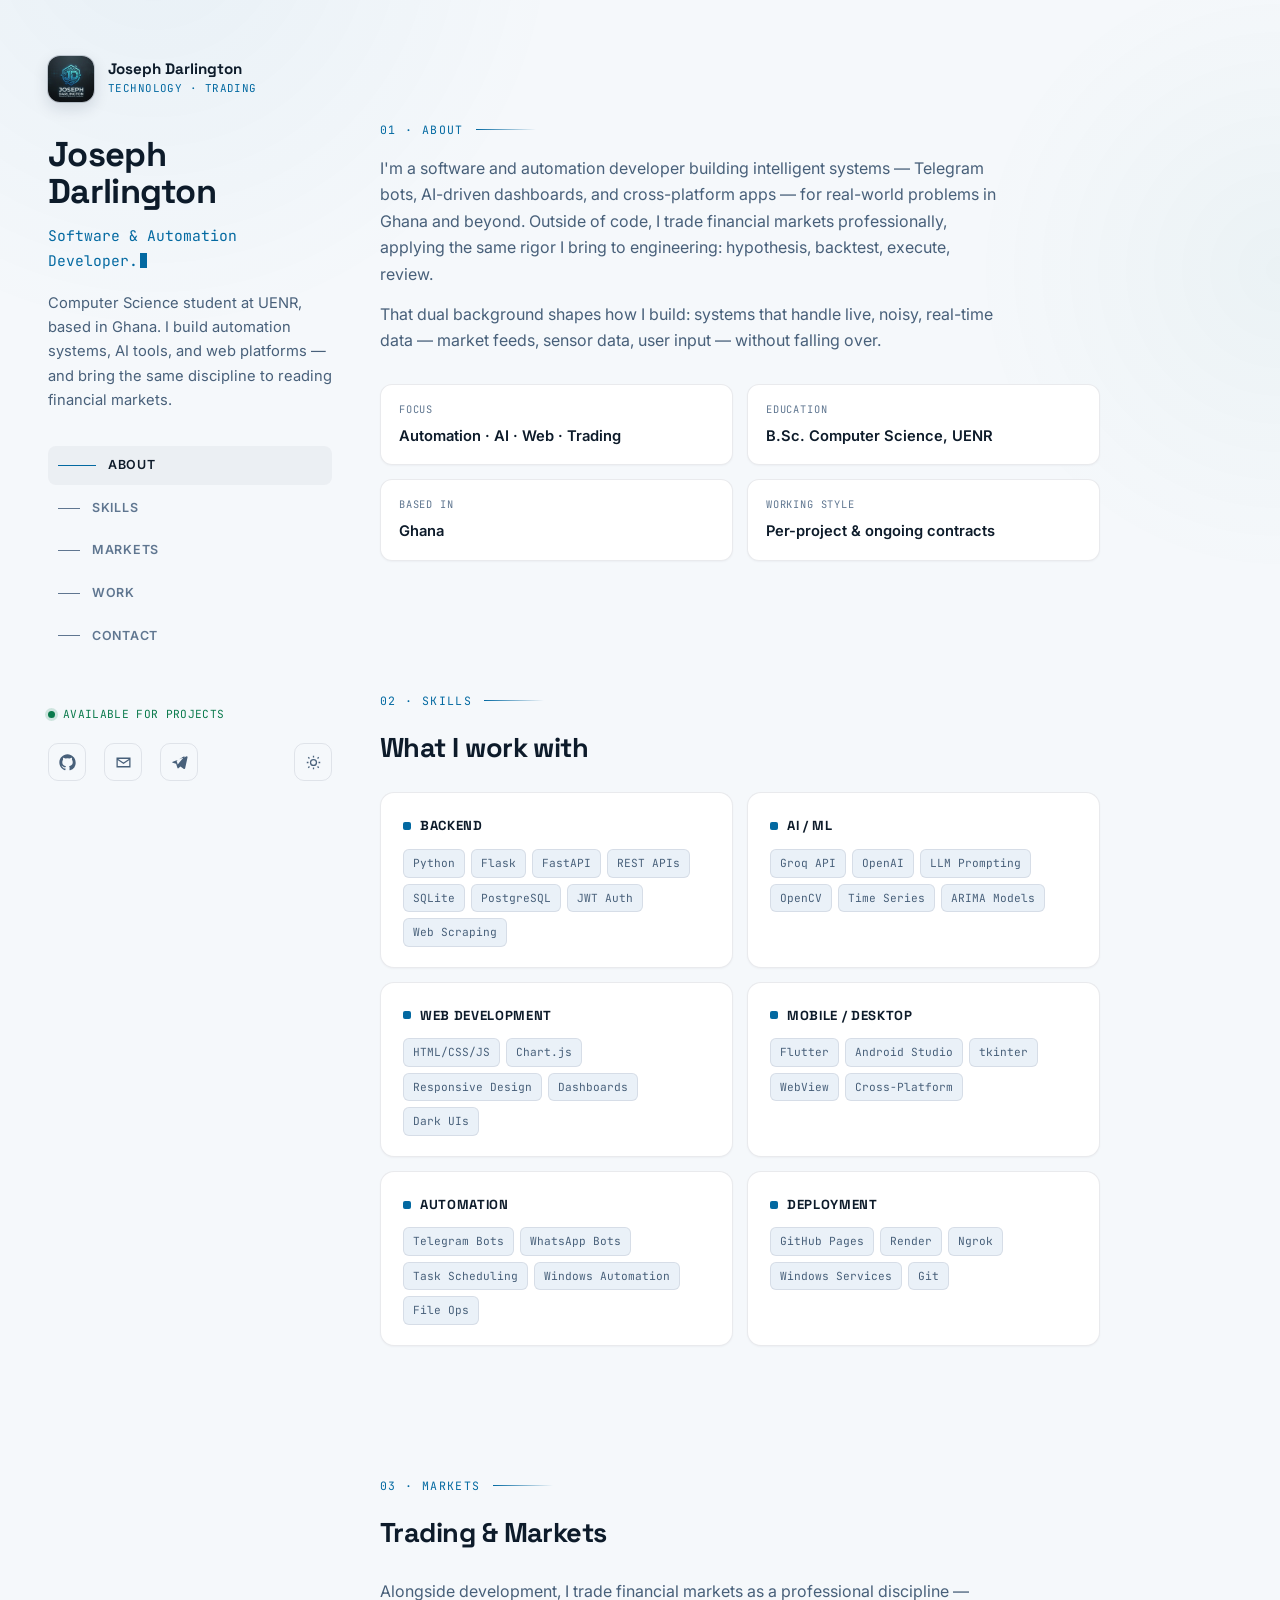
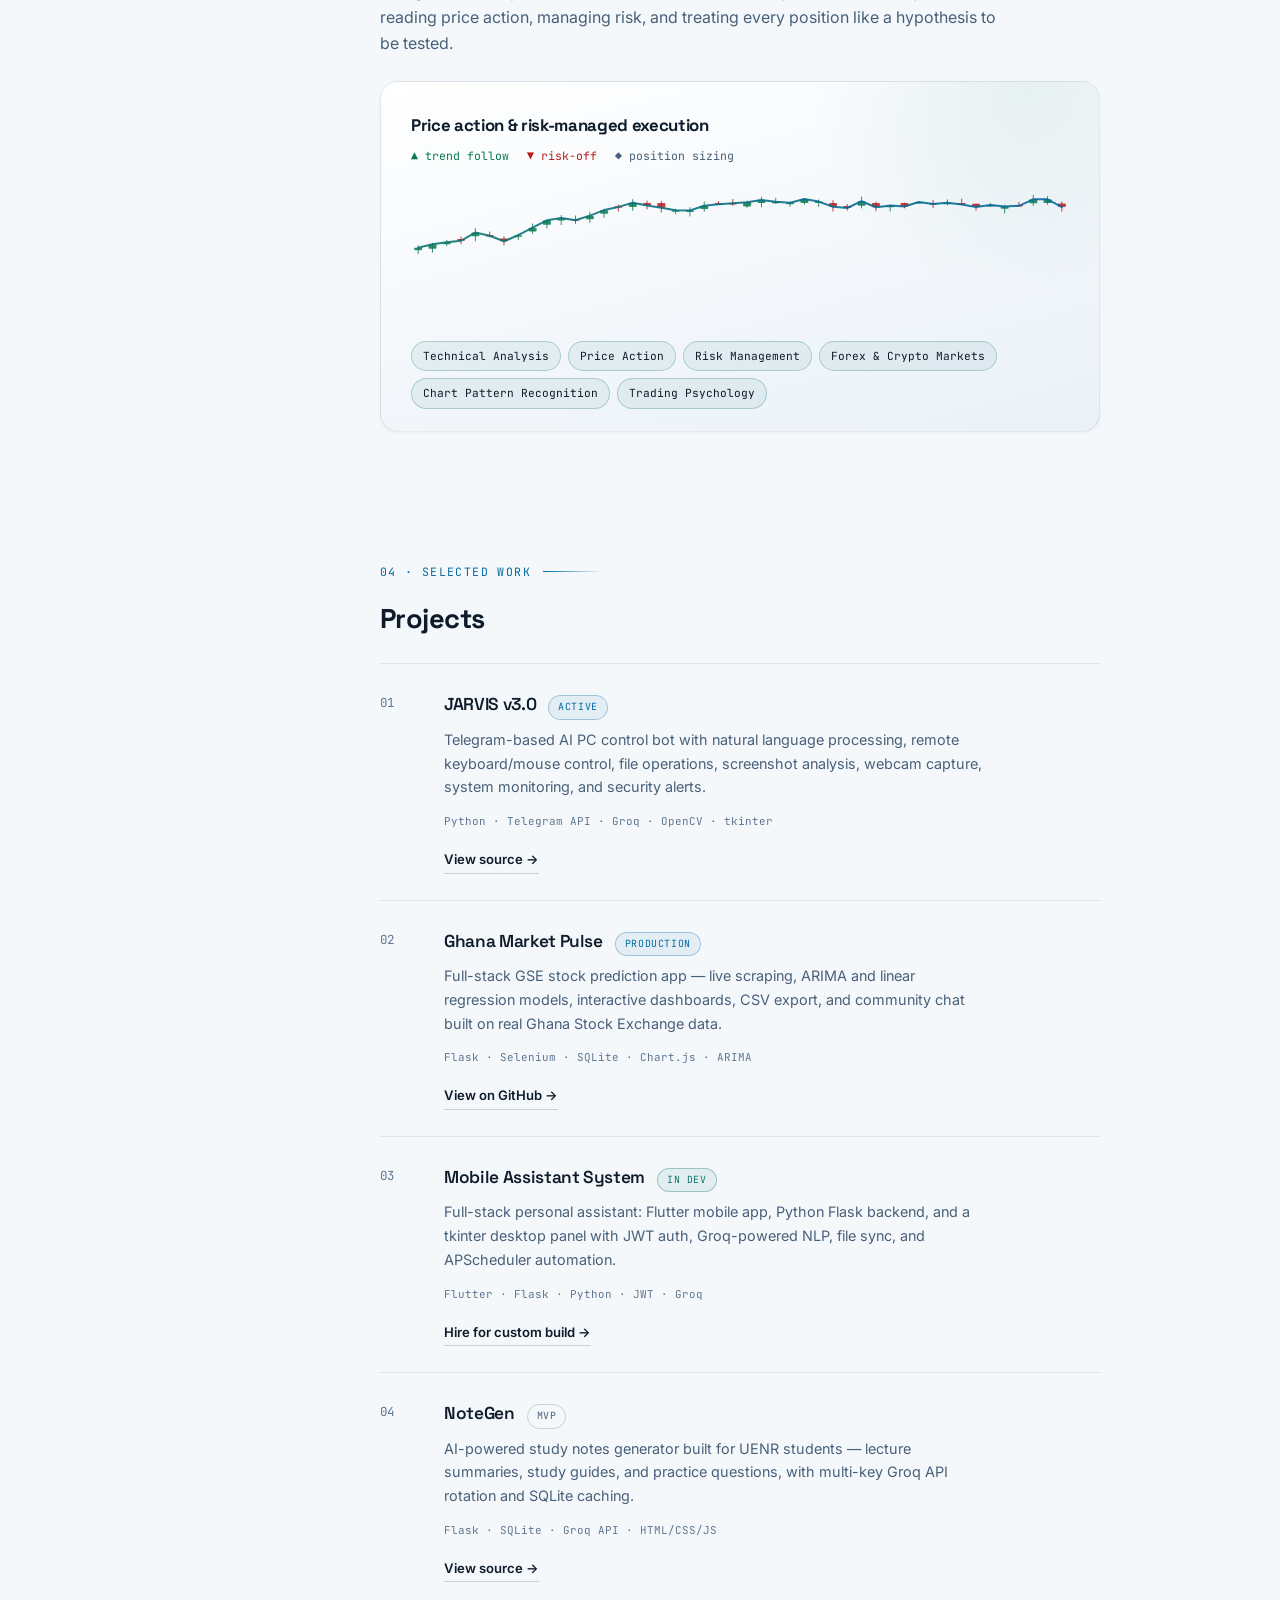
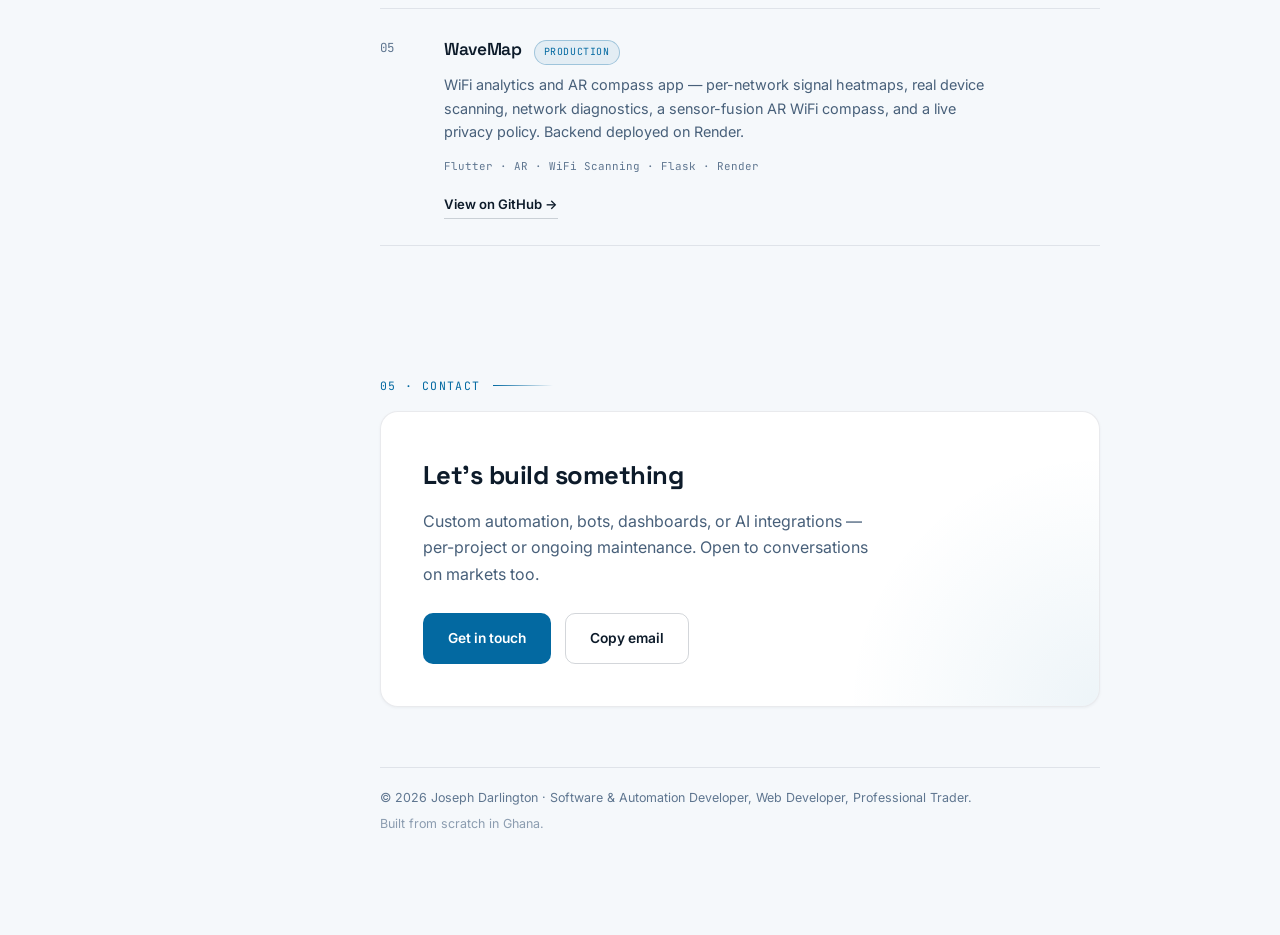
==== commit 1ddf7afa: "google search" ====
--- a/index.html
+++ b/index.html
@@ -1,6 +1,7 @@
 <!DOCTYPE html>
 <html lang="en">
 <head>
+<meta name="google-site-verification" content="JzT1PenLhTDzJPyzb0jOtvMFDz080fyI8XUNlMPPp-4" />
 <meta charset="UTF-8">
 <meta name="viewport" content="width=device-width, initial-scale=1.0">
 <meta name="description" content="Joseph Darlington — Software & Automation Developer, Web Developer, and Professional Trader. Building intelligent systems, bots, dashboards, and trading tools.">
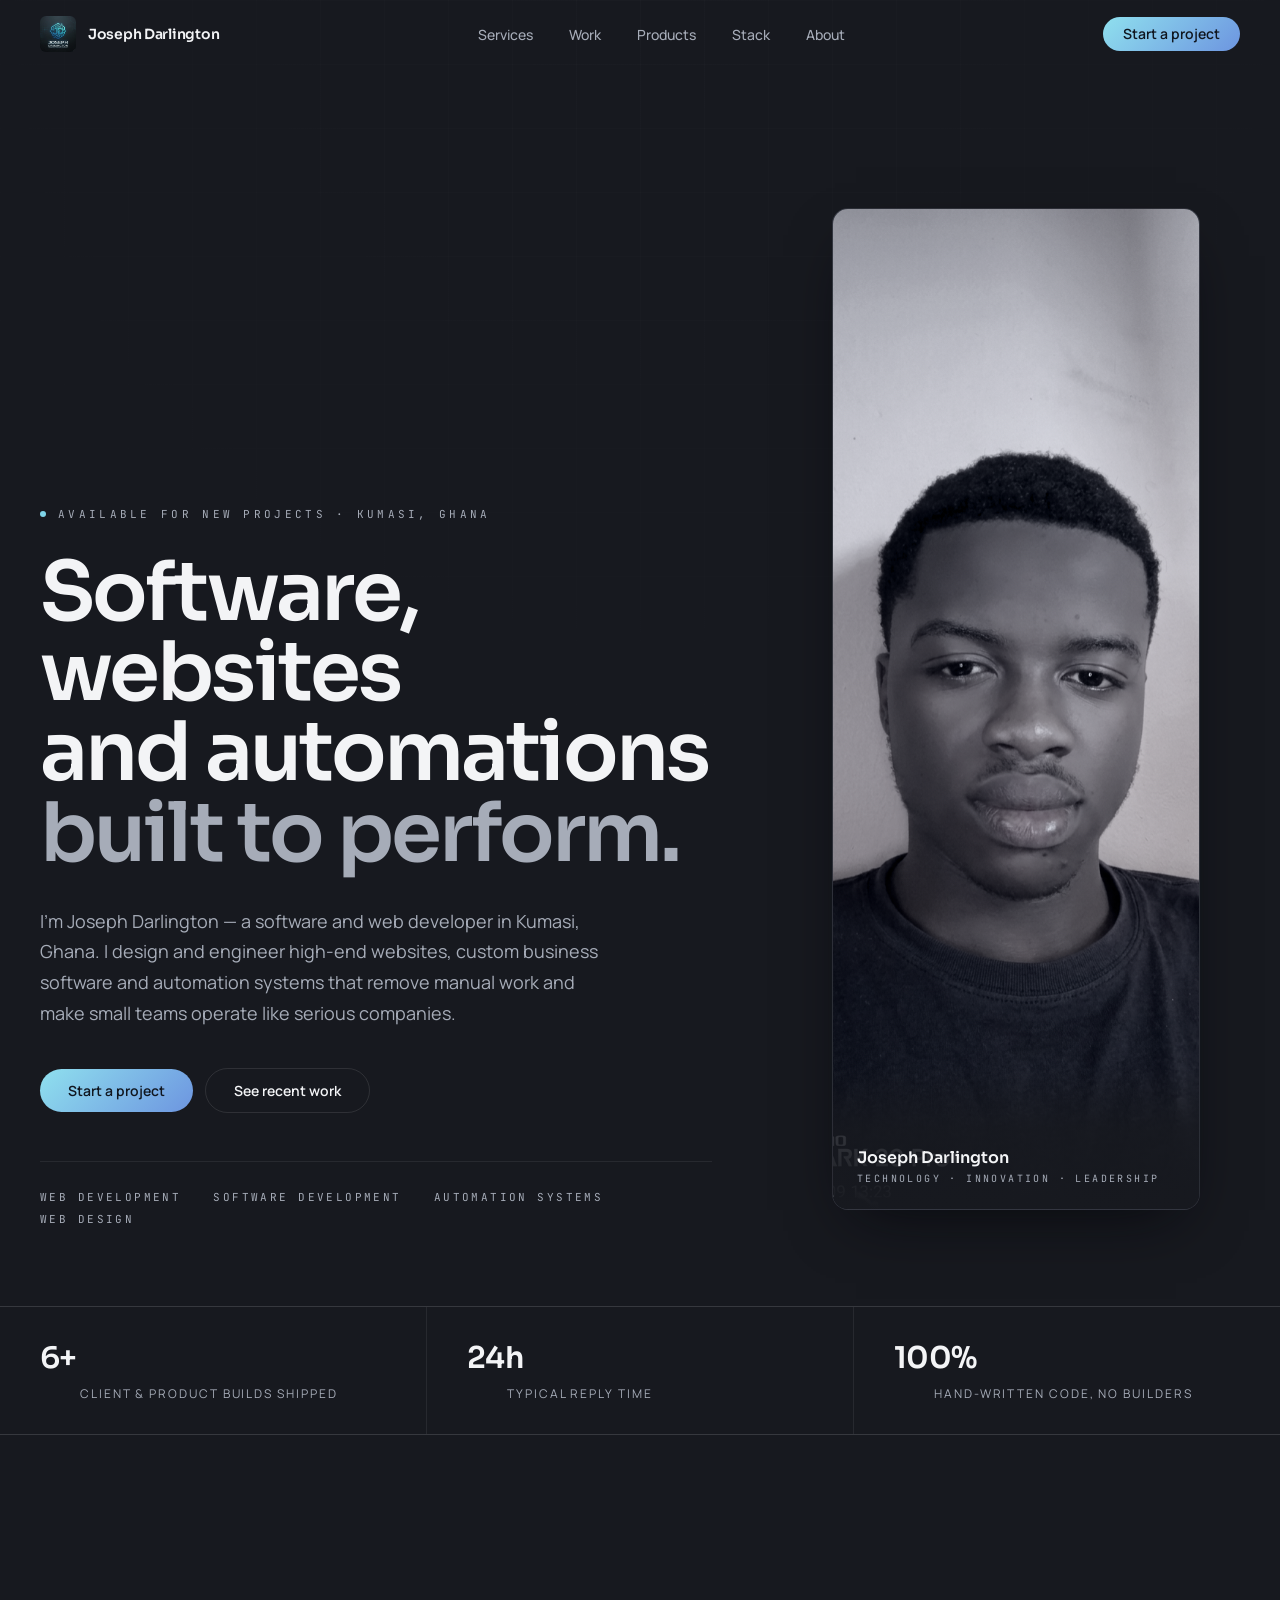
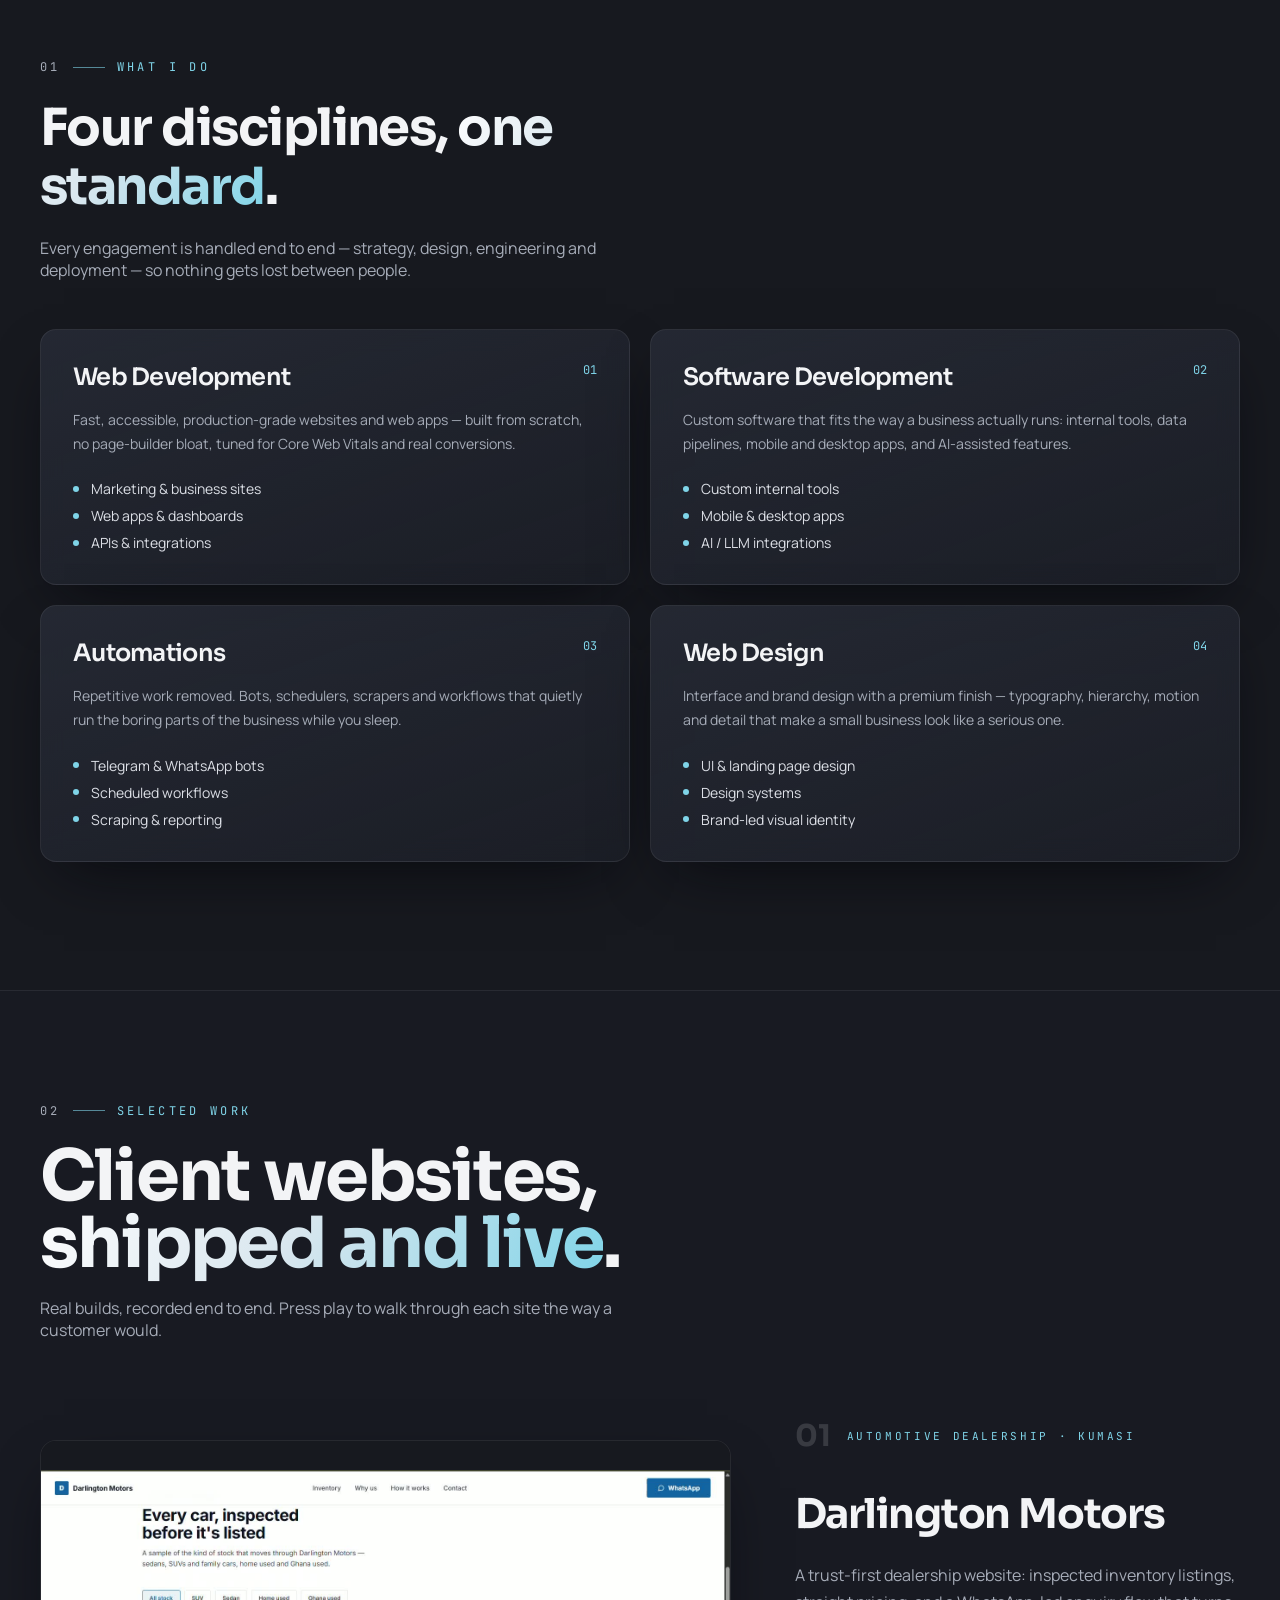
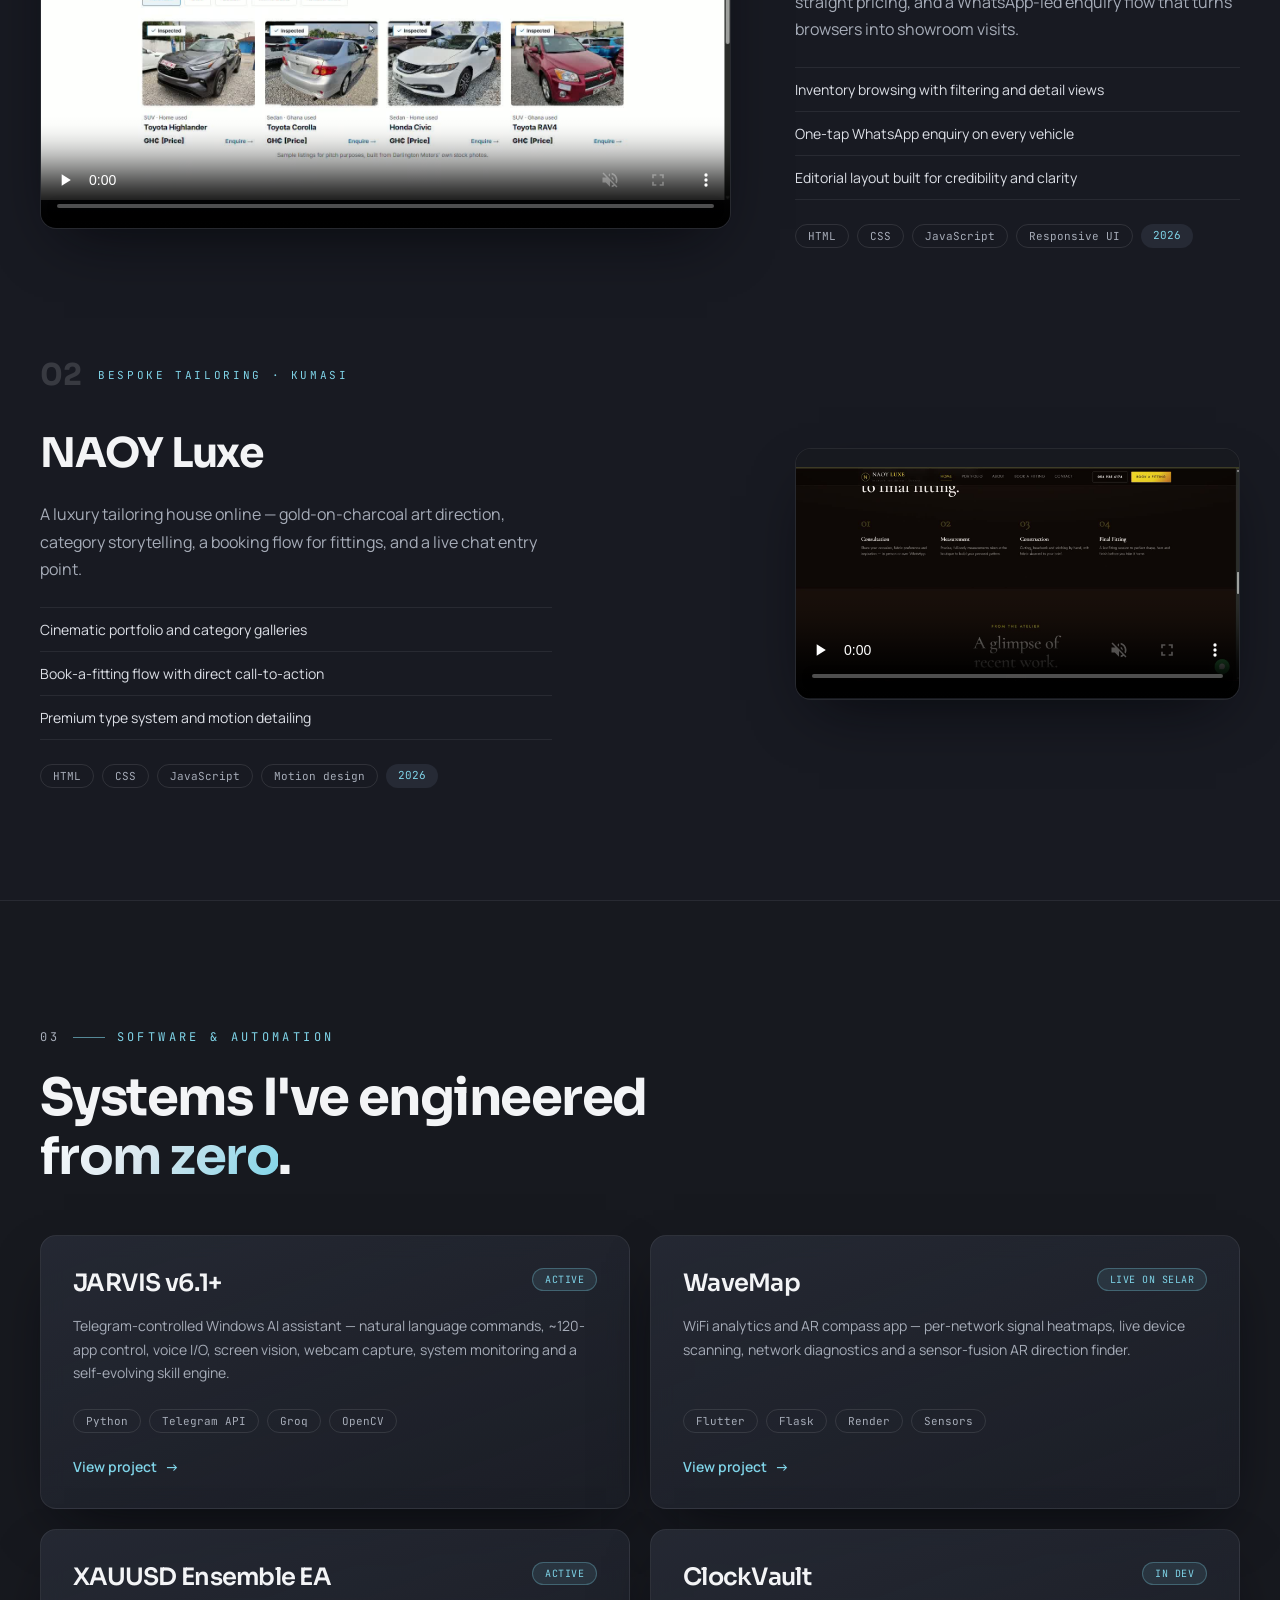
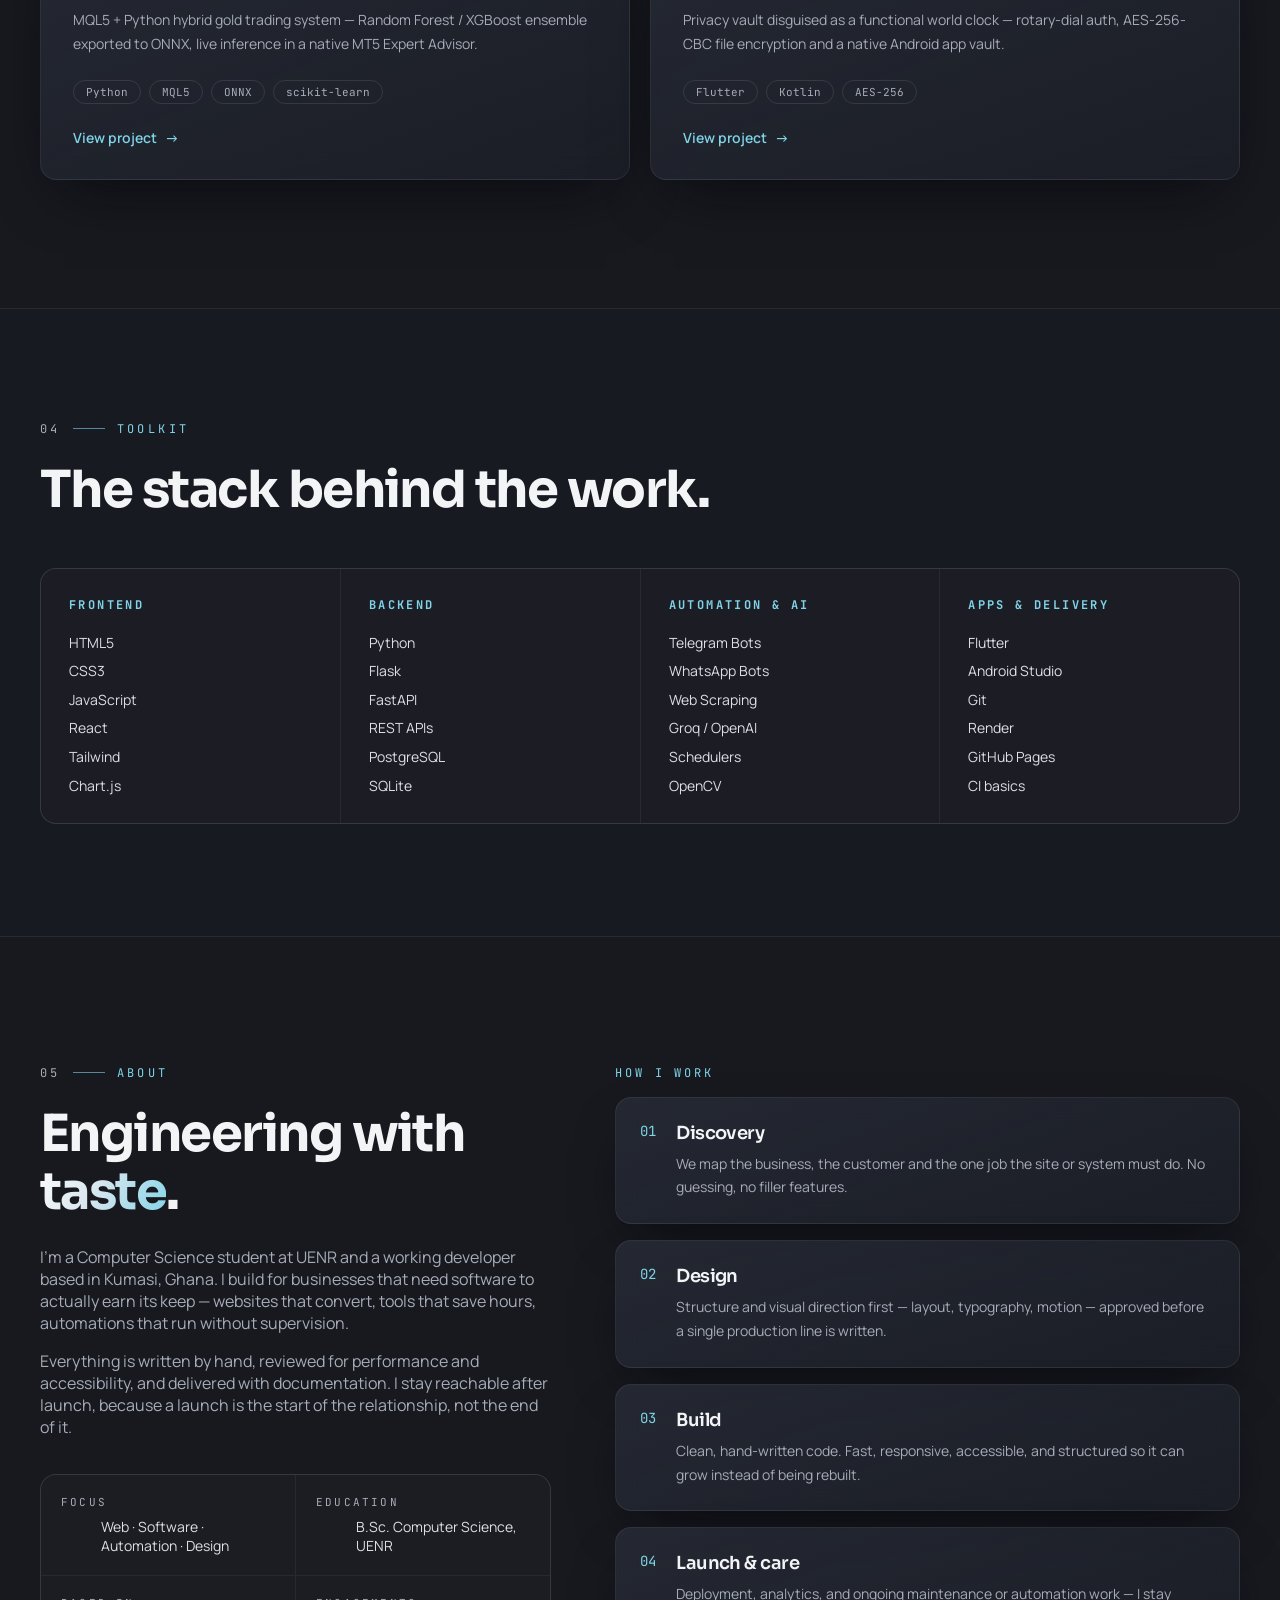
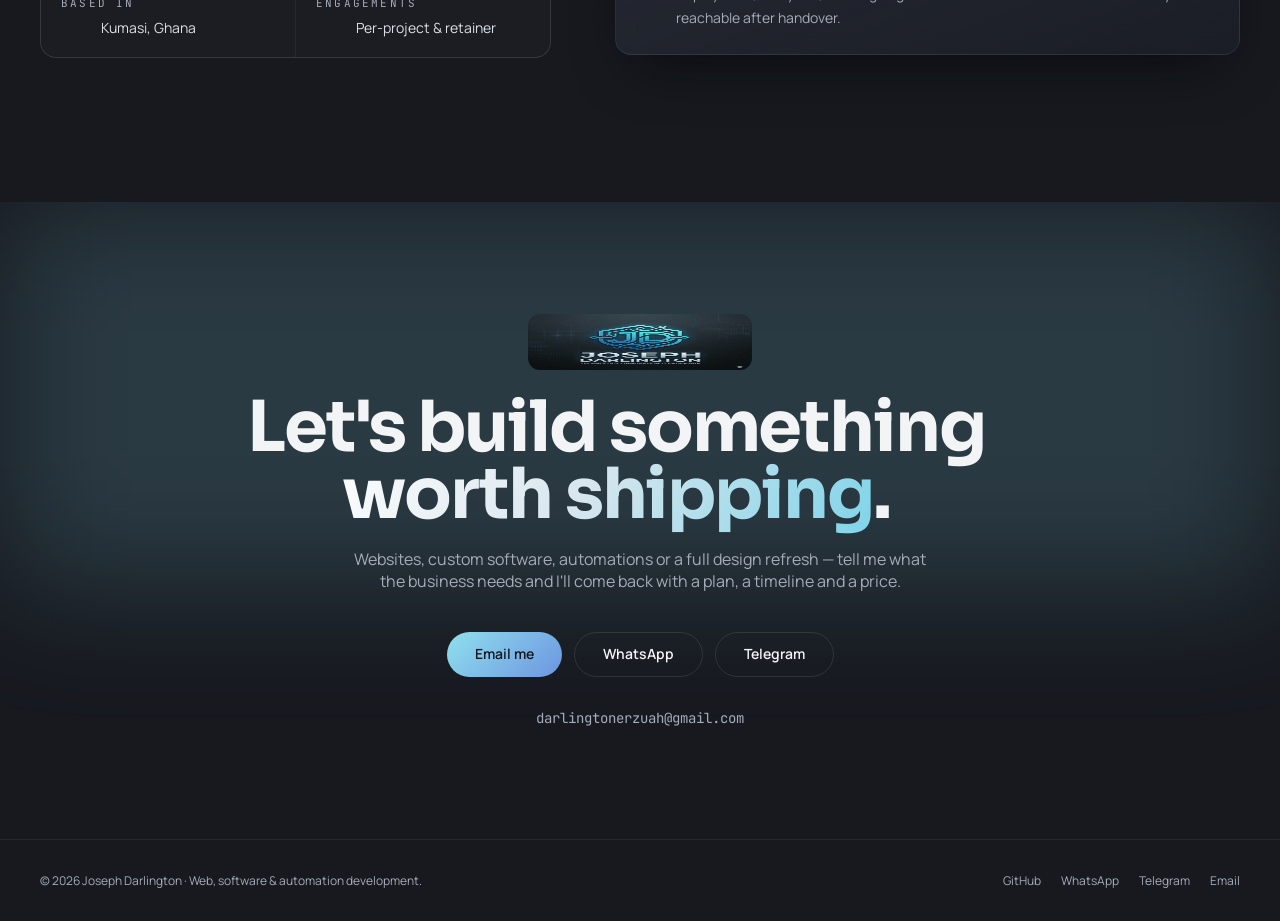
==== commit 4ffd86e9: "index" ====
--- a/index.html
+++ b/index.html
@@ -1,872 +1,458 @@
 <!DOCTYPE html>
 <html lang="en">
 <head>
-<meta name="google-site-verification" content="JzT1PenLhTDzJPyzb0jOtvMFDz080fyI8XUNlMPPp-4" />
-<meta charset="UTF-8">
-<meta name="viewport" content="width=device-width, initial-scale=1.0">
-<meta name="description" content="Joseph Darlington — Software & Automation Developer, Web Developer, and Professional Trader. Building intelligent systems, bots, dashboards, and trading tools.">
-<meta name="keywords" content="Joseph Darlington, Joseph Erzuah, Software Developer, Web Developer, Automation, AI Developer, Professional Trader, Python, Flask, Ghana">
-<meta name="theme-color" content="#f5f8fb">
-<link rel="icon" type="image/png" href="assets/logo.png">
-<title>Joseph Darlington — Developer &amp; Trader</title>
-<link rel="preconnect" href="https://fonts.googleapis.com">
-<link rel="preconnect" href="https://fonts.gstatic.com" crossorigin>
-<link href="https://fonts.googleapis.com/css2?family=Space+Grotesk:wght@500;600;700&family=Inter:wght@400;500;600;700&family=JetBrains+Mono:wght@400;500;600&display=swap" rel="stylesheet">
-<style>
-  * { margin: 0; padding: 0; box-sizing: border-box; }
-  :root {
-    --bg: #f5f8fb;
-    --bg2: #eaf1f8;
-    --surface: #ffffff;
-    --surface-hover: #eef3f9;
-    --border: rgba(13, 31, 54, 0.09);
-    --border-strong: rgba(13, 31, 54, 0.18);
-    --fg: #0d1b2a;
-    --muted: #48607a;
-    --muted-dim: #5f7690;
-    --accent: #0369a1;
-    --accent-2: #0f766e;
-    --accent-soft: rgba(3, 105, 161, 0.08);
-    --up: #0a7a4c;
-    --down: #b91c1c;
-    --shadow-1: 0 1px 2px rgba(13,31,54,0.04);
-    --shadow-2: 0 10px 24px rgba(13,31,54,0.08);
-    --shadow-panel: 0 1px 3px rgba(13,31,54,0.05);
-    --glow-1: rgba(3,105,161,0.055);
-    --glow-2: rgba(15,118,110,0.045);
-    --glow-market: rgba(15,118,110,0.08);
-    --glow-contact: rgba(3,105,161,0.07);
-    --logo-shadow: rgba(13,31,54,0.14);
-    --btn-primary-fg: #ffffff;
-    --btn-primary-hover-bg: #04588a;
-    --btn-primary-hover-shadow: rgba(3,105,161,0.28);
-    --bar-bg: rgba(245,248,251,0.92);
-    --selection-bg: rgba(3,105,161,0.16);
-    --dot-shadow: rgba(10,122,76,0.16);
-    --nav-hover-bg: rgba(13,31,54,0.04);
-    --sidebar-w: 380px;
-    --content-max: 720px;
-    --ease: cubic-bezier(0.16, 1, 0.3, 1);
-  }
-
-  [data-theme="dark"] {
-    --bg: #080b11;
-    --bg2: #0c1019;
-    --surface: #10151f;
-    --surface-hover: #141b28;
-    --border: rgba(148, 172, 204, 0.14);
-    --border-strong: rgba(148, 172, 204, 0.26);
-    --fg: #eef2f8;
-    --muted: #97a5ba;
-    --muted-dim: #6c7893;
-    --accent: #38d4c9;
-    --accent-2: #5b8def;
-    --accent-soft: rgba(56, 212, 201, 0.12);
-    --up: #3ecf8e;
-    --down: #f2685f;
-    --shadow-1: 0 1px 2px rgba(0,0,0,0.3);
-    --shadow-2: 0 14px 30px rgba(0,0,0,0.4);
-    --shadow-panel: 0 10px 26px rgba(0,0,0,0.28);
-    --glow-1: rgba(56, 212, 201, 0.10);
-    --glow-2: rgba(91, 141, 239, 0.08);
-    --glow-market: rgba(56, 212, 201, 0.10);
-    --glow-contact: rgba(56, 212, 201, 0.10);
-    --logo-shadow: rgba(56, 212, 201, 0.18);
-    --btn-primary-fg: #06231f;
-    --btn-primary-hover-bg: #4ee4d8;
-    --btn-primary-hover-shadow: rgba(56,212,201,0.25);
-    --bar-bg: rgba(8,11,17,0.9);
-    --selection-bg: rgba(56, 212, 201, 0.32);
-    --dot-shadow: rgba(62,207,142,0.18);
-    --nav-hover-bg: rgba(255,255,255,0.02);
-  }
-
-  html { scroll-behavior: smooth; }
-  @media (prefers-reduced-motion: reduce) {
-    html { scroll-behavior: auto; }
-    * { animation-duration: 0.01ms !important; animation-iteration-count: 1 !important; transition-duration: 0.01ms !important; }
-  }
-
-  ::selection { background: var(--selection-bg); color: var(--fg); }
-
-  body {
-    background: var(--bg);
-    transition: background 0.35s var(--ease);
-    color: var(--fg);
-    font-family: 'Inter', sans-serif;
-    line-height: 1.65;
-    min-height: 100vh;
-    overflow-x: hidden;
-  }
-
-  body::before {
-    content: '';
-    position: fixed;
-    inset: 0;
-    background:
-      radial-gradient(680px circle at 12% -8%, var(--glow-1), transparent 60%),
-      radial-gradient(560px circle at 100% 30%, var(--glow-2), transparent 55%);
-    pointer-events: none;
-    z-index: 0;
-  }
-
-  a { color: inherit; }
-  img { display: block; max-width: 100%; }
-
-  h1, h2, h3 { font-family: 'Space Grotesk', sans-serif; letter-spacing: -0.02em; text-wrap: balance; }
-
-  .mono { font-family: 'JetBrains Mono', monospace; }
-
-  .wrap {
-    position: relative;
-    z-index: 1;
-    max-width: 1360px;
-    margin: 0 auto;
-    display: flex;
-    align-items: flex-start;
-  }
-
-  /* ── SIDEBAR ── */
-  aside.sidebar {
-    width: var(--sidebar-w);
-    flex-shrink: 0;
-    position: sticky;
-    top: 0;
-    height: 100vh;
-    padding: 56px 48px 40px;
-    display: flex;
-    flex-direction: column;
-  }
-
-  .brand {
-    display: flex;
-    align-items: center;
-    gap: 14px;
-    margin-bottom: 34px;
-  }
-
-  .brand img {
-    width: 46px;
-    height: 46px;
-    border-radius: 12px;
-    box-shadow: 0 0 0 1px var(--border-strong), 0 6px 16px var(--logo-shadow);
-  }
-
-  .brand-name { font-family: 'Space Grotesk', sans-serif; font-size: 0.95rem; font-weight: 700; color: var(--fg); line-height: 1.2; }
-  .brand-role { font-family: 'JetBrains Mono', monospace; font-size: 0.68rem; color: var(--accent); letter-spacing: 0.04em; margin-top: 2px; }
-
-  .sidebar h1 {
-    font-size: 2.15rem;
-    font-weight: 700;
-    line-height: 1.08;
-    margin-bottom: 14px;
-  }
-
-  .role-line {
-    font-family: 'JetBrains Mono', monospace;
-    font-size: 0.92rem;
-    color: var(--accent);
-    min-height: 24px;
-    margin-bottom: 18px;
-  }
-  .role-line .cursor { display: inline-block; width: 7px; background: var(--accent); animation: blink 1s step-end infinite; margin-left: 2px; height: 1em; vertical-align: -0.15em; }
-  @keyframes blink { 0%, 100% { opacity: 1; } 50% { opacity: 0; } }
-
-  .sidebar p.desc {
-    color: var(--muted);
-    font-size: 0.92rem;
-    max-width: 320px;
-    margin-bottom: 34px;
-  }
-
-  nav.side-nav { display: flex; flex-direction: column; gap: 4px; margin-bottom: auto; }
-  nav.side-nav a {
-    display: flex;
-    align-items: center;
-    gap: 12px;
-    text-decoration: none;
-    padding: 9px 10px;
-    border-radius: 8px;
-    color: var(--muted-dim);
-    font-size: 0.78rem;
-    font-weight: 600;
-    letter-spacing: 0.06em;
-    text-transform: uppercase;
-    transition: color 0.2s var(--ease), background 0.2s var(--ease);
-  }
-  nav.side-nav a .dash {
-    width: 22px;
-    height: 1px;
-    background: var(--muted-dim);
-    transition: width 0.25s var(--ease), background 0.25s var(--ease);
-  }
-  nav.side-nav a:hover, nav.side-nav a.active { color: var(--fg); background: var(--nav-hover-bg); }
-  nav.side-nav a:hover .dash, nav.side-nav a.active .dash { width: 38px; background: var(--accent); }
-
-  .sidebar-footer { padding-top: 28px; }
-  .footer-row { display: flex; align-items: center; justify-content: space-between; gap: 12px; }
-  .socials { display: flex; gap: 18px; }
-  .socials a {
-    width: 38px; height: 38px;
-    border-radius: 10px;
-    border: 1px solid var(--border);
-    display: flex; align-items: center; justify-content: center;
-    text-decoration: none;
-    color: var(--muted);
-    transition: all 0.25s var(--ease);
-  }
-  .socials a:hover { color: var(--accent); border-color: var(--accent); transform: translateY(-3px); background: var(--accent-soft); }
-  .socials svg { width: 17px; height: 17px; }
-
-  .theme-toggle {
-    width: 38px; height: 38px;
-    border-radius: 10px;
-    border: 1px solid var(--border);
-    background: transparent;
-    color: var(--muted);
-    display: flex; align-items: center; justify-content: center;
-    cursor: pointer;
-    transition: all 0.25s var(--ease);
-    margin-top: 18px;
-    flex-shrink: 0;
-  }
-  .theme-toggle:hover { color: var(--accent); border-color: var(--accent); background: var(--accent-soft); }
-  .theme-toggle svg { width: 17px; height: 17px; }
-  .theme-toggle .ico-moon { display: none; }
-  [data-theme="dark"] .theme-toggle .ico-sun { display: none; }
-  [data-theme="dark"] .theme-toggle .ico-moon { display: block; }
-
-  .avail {
-    display: inline-flex; align-items: center; gap: 8px;
-    font-family: 'JetBrains Mono', monospace;
-    font-size: 0.7rem; color: var(--up);
-    margin-top: 22px; letter-spacing: 0.03em;
-  }
-  .avail .dot { width: 7px; height: 7px; border-radius: 50%; background: var(--up); box-shadow: 0 0 0 3px var(--dot-shadow); animation: pulseDot 2s ease-in-out infinite; }
-  @keyframes pulseDot { 0%, 100% { opacity: 1; } 50% { opacity: 0.4; } }
-
-  /* ── MAIN CONTENT ── */
-  main.content {
-    flex: 1;
-    min-width: 0;
-    padding: 120px 56px 100px 0;
-  }
-
-  section { max-width: var(--content-max); margin-bottom: 130px; scroll-margin-top: 40px; }
-  section:last-of-type { margin-bottom: 60px; }
-
-  .eyebrow {
-    font-family: 'JetBrains Mono', monospace;
-    font-size: 0.72rem;
-    color: var(--accent);
-    letter-spacing: 0.12em;
-    text-transform: uppercase;
-    margin-bottom: 16px;
-    display: flex;
-    align-items: center;
-    gap: 12px;
-  }
-  .eyebrow::after { content: ''; flex: 1; max-width: 60px; height: 1px; background: linear-gradient(90deg, var(--accent), transparent); }
-
-  .section-title { font-size: 1.7rem; font-weight: 700; margin-bottom: 22px; }
-
-  .lede { color: var(--muted); font-size: 1rem; max-width: 62ch; }
-  .lede + .lede { margin-top: 14px; }
-
-  /* reveal */
-  .reveal { opacity: 0; transform: translateY(22px); transition: opacity 0.7s var(--ease), transform 0.7s var(--ease); }
-  .reveal.visible { opacity: 1; transform: translateY(0); }
-
-  /* ── ABOUT FACTS ── */
-  .facts {
-    display: grid;
-    grid-template-columns: repeat(2, 1fr);
-    gap: 14px;
-    margin-top: 30px;
-  }
-  .fact {
-    border: 1px solid var(--border);
-    border-radius: 12px;
-    padding: 16px 18px;
-    background: var(--surface);
-    box-shadow: var(--shadow-1);
-  }
-  .fact-label { font-family: 'JetBrains Mono', monospace; font-size: 0.65rem; color: var(--muted-dim); text-transform: uppercase; letter-spacing: 0.08em; margin-bottom: 6px; }
-  .fact-value { font-size: 0.92rem; font-weight: 600; color: var(--fg); }
-
-  /* ── SKILLS ── */
-  .skills-grid {
-    display: grid;
-    grid-template-columns: repeat(2, 1fr);
-    gap: 14px;
-  }
-  .skill-card {
-    border: 1px solid var(--border);
-    border-radius: 14px;
-    padding: 22px 22px 20px;
-    background: var(--surface);
-    box-shadow: var(--shadow-1);
-    transition: border-color 0.25s var(--ease), transform 0.25s var(--ease), box-shadow 0.25s var(--ease);
-  }
-  .skill-card:hover { border-color: var(--border-strong); transform: translateY(-3px); box-shadow: var(--shadow-2); }
-  .skill-card h3 { font-size: 0.82rem; text-transform: uppercase; letter-spacing: 0.05em; color: var(--fg); margin-bottom: 12px; display: flex; align-items: center; gap: 9px; }
-  .skill-card h3 .ico { width: 8px; height: 8px; border-radius: 2px; background: var(--accent); flex-shrink: 0; }
-  .skill-tags { display: flex; flex-wrap: wrap; gap: 6px; }
-  .skill-tags span {
-    font-family: 'JetBrains Mono', monospace;
-    font-size: 0.7rem;
-    color: var(--muted);
-    background: var(--bg2);
-    border: 1px solid var(--border);
-    padding: 4px 9px;
-    border-radius: 6px;
-  }
-
-  /* ── MARKETS (signature section) ── */
-  .markets-panel {
-    border: 1px solid var(--border);
-    border-radius: 18px;
-    background: linear-gradient(165deg, var(--surface), var(--bg2));
-    padding: 30px 30px 22px;
-    position: relative;
-    overflow: hidden;
-    box-shadow: var(--shadow-panel);
-  }
-  .markets-panel::before {
-    content: '';
-    position: absolute; inset: 0;
-    background: radial-gradient(360px circle at 90% 0%, var(--glow-market), transparent 60%);
-    pointer-events: none;
-  }
-  .markets-top { display: flex; justify-content: space-between; align-items: flex-start; gap: 20px; flex-wrap: wrap; margin-bottom: 18px; }
-  .markets-top h3 { font-size: 1.05rem; margin-bottom: 6px; }
-  .ticker-row { display: flex; gap: 18px; font-family: 'JetBrains Mono', monospace; font-size: 0.72rem; }
-  .ticker-row .up { color: var(--up); }
-  .ticker-row .down { color: var(--down); }
-  #sparkline { width: 100%; height: 140px; display: block; }
-  .markets-tags { display: flex; flex-wrap: wrap; gap: 7px; margin-top: 18px; position: relative; z-index: 1; }
-  .markets-tags span {
-    font-family: 'JetBrains Mono', monospace;
-    font-size: 0.7rem;
-    color: var(--fg);
-    background: rgba(15, 118, 110, 0.07);
-    border: 1px solid rgba(15, 118, 110, 0.28);
-    padding: 5px 11px;
-    border-radius: 999px;
-  }
-
-  /* ── PROJECTS ── */
-  .project-row {
-    display: grid;
-    grid-template-columns: 44px 1fr;
-    gap: 20px;
-    padding: 26px 0;
-    border-top: 1px solid var(--border);
-    position: relative;
-  }
-  .project-row:last-child { border-bottom: 1px solid var(--border); }
-  .project-num { font-family: 'JetBrains Mono', monospace; font-size: 0.78rem; color: var(--muted-dim); padding-top: 3px; }
-  .project-head { display: flex; align-items: baseline; gap: 12px; flex-wrap: wrap; margin-bottom: 8px; }
-  .project-head h3 { font-size: 1.08rem; font-weight: 600; }
-  .status {
-    font-family: 'JetBrains Mono', monospace;
-    font-size: 0.62rem;
-    text-transform: uppercase;
-    letter-spacing: 0.06em;
-    padding: 3px 9px;
-    border-radius: 999px;
-    color: var(--accent);
-    border: 1px solid rgba(3, 105, 161, 0.3);
-    background: rgba(3, 105, 161, 0.07);
-  }
-  .status.dev { color: var(--accent-2); border-color: rgba(15,118,110,0.35); background: rgba(15,118,110,0.08); }
-  .status.mvp { color: var(--muted); border-color: var(--border-strong); background: transparent; }
-
-  .project-desc { color: var(--muted); font-size: 0.9rem; margin-bottom: 14px; max-width: 60ch; }
-  .tech-row { display: flex; flex-wrap: wrap; gap: 7px; margin-bottom: 14px; }
-  .tech-row span { font-family: 'JetBrains Mono', monospace; font-size: 0.68rem; color: var(--muted-dim); }
-  .tech-row span:not(:last-child)::after { content: '·'; margin-left: 7px; color: var(--muted-dim); }
-  .project-link {
-    display: inline-flex; align-items: center; gap: 7px;
-    text-decoration: none;
-    color: var(--fg);
-    font-size: 0.82rem;
-    font-weight: 600;
-    border-bottom: 1px solid var(--border-strong);
-    padding-bottom: 2px;
-    transition: color 0.2s, border-color 0.2s, gap 0.2s;
-  }
-  .project-link:hover { color: var(--accent); border-color: var(--accent); gap: 11px; }
-
-  /* ── CONTACT ── */
-  .contact-card {
-    border: 1px solid var(--border);
-    border-radius: 18px;
-    padding: 42px;
-    background: var(--surface);
-    position: relative;
-    overflow: hidden;
-    box-shadow: var(--shadow-panel);
-  }
-  .contact-card::before {
-    content: '';
-    position: absolute; inset: 0;
-    background: radial-gradient(420px circle at 100% 100%, var(--glow-contact), transparent 60%);
-    pointer-events: none;
-  }
-  .contact-card h2 { font-size: 1.6rem; margin-bottom: 12px; position: relative; }
-  .contact-card p { color: var(--muted); max-width: 46ch; margin-bottom: 26px; position: relative; }
-  .cta-row { display: flex; gap: 14px; flex-wrap: wrap; position: relative; }
-  .btn-primary, .btn-ghost {
-    font-family: 'Inter', sans-serif;
-    font-weight: 600;
-    font-size: 0.86rem;
-    padding: 13px 24px;
-    border-radius: 10px;
-    text-decoration: none;
-    display: inline-flex; align-items: center; gap: 8px;
-    cursor: pointer;
-    border: 1px solid transparent;
-    transition: all 0.25s var(--ease);
-  }
-  .btn-primary { background: var(--accent); color: var(--btn-primary-fg); }
-  .btn-primary:hover { background: var(--btn-primary-hover-bg); transform: translateY(-2px); box-shadow: 0 10px 24px var(--btn-primary-hover-shadow); }
-  .btn-ghost { border-color: var(--border-strong); color: var(--fg); background: transparent; }
-  .btn-ghost:hover { border-color: var(--accent); color: var(--accent); }
-
-  footer.site-footer {
-    max-width: var(--content-max);
-    color: var(--muted-dim);
-    font-size: 0.78rem;
-    padding-top: 20px;
-    border-top: 1px solid var(--border);
-  }
-
-  .toast {
-    position: fixed; bottom: 28px; left: 50%; transform: translateX(-50%) translateY(20px);
-    background: var(--surface); border: 1px solid var(--border-strong);
-    color: var(--fg); padding: 12px 20px; border-radius: 10px;
-    font-size: 0.82rem; opacity: 0; pointer-events: none;
-    transition: all 0.3s var(--ease); z-index: 2000;
-  }
-  .toast.show { opacity: 1; transform: translateX(-50%) translateY(0); }
-
-  /* ── MOBILE NAV ── */
-  .mobile-bar { display: none; }
-
-  @media (max-width: 980px) {
-    .wrap { flex-direction: column; }
-    aside.sidebar {
-      position: relative;
-      height: auto;
-      width: 100%;
-      padding: 28px 24px 20px;
-    }
-    nav.side-nav { display: none; }
-    .sidebar-footer { padding-top: 18px; }
-    .sidebar p.desc { max-width: 100%; }
-    main.content { padding: 40px 24px 80px; width: 100%; }
-    .facts, .skills-grid { grid-template-columns: 1fr; }
-    section { margin-bottom: 80px; }
-
-    .mobile-bar {
-      display: flex;
-      position: sticky; top: 0; z-index: 500;
-      background: var(--bar-bg);
-      backdrop-filter: blur(10px);
-      border-bottom: 1px solid var(--border);
-      padding: 12px 24px;
-      justify-content: space-between;
-      align-items: center;
-      gap: 12px;
-      overflow-x: auto;
-    }
-    .mobile-bar a {
-      font-family: 'JetBrains Mono', monospace;
-      font-size: 0.68rem;
-      text-transform: uppercase;
-      letter-spacing: 0.06em;
-      color: var(--muted);
-      text-decoration: none;
-      white-space: nowrap;
-    }
-    .mobile-bar a.active { color: var(--accent); }
-    .mobile-toggle { margin-top: 0; margin-left: auto; flex-shrink: 0; }
-  }
-</style>
+  <meta charset="utf-8" />
+  <meta name="viewport" content="width=device-width, initial-scale=1" />
+  <title>Joseph Darlington — Web, Software & Automation Developer</title>
+  <meta name="description" content="Joseph Darlington builds premium websites, custom software and automation systems for businesses in Ghana and beyond. Web development, web design, AI tools and bots." />
+  <meta name="author" content="Joseph Darlington" />
+  <meta name="theme-color" content="#0b1220" />
+  <meta property="og:type" content="website" />
+  <meta property="og:title" content="Joseph Darlington — Web, Software & Automation Developer" />
+  <meta property="og:description" content="Premium websites, custom software and automation systems by Joseph Darlington." />
+  <meta name="twitter:card" content="summary_large_image" />
+  <link rel="icon" type="image/png" href="/assets/favicon.png" />
+  <link rel="preconnect" href="https://fonts.googleapis.com" />
+  <link rel="preconnect" href="https://fonts.gstatic.com" crossorigin />
+  <link rel="stylesheet" href="https://fonts.googleapis.com/css2?family=Sora:wght@500;600;700;800&family=Manrope:wght@400;500;600;700&family=JetBrains+Mono:wght@400;500&display=swap" />
+  <link rel="stylesheet" href="/styles.css" />
 </head>
 <body>
-
-<div class="wrap">
-
-  <aside class="sidebar">
-    <div>
-      <div class="brand">
-        <img src="assets/logo.png" alt="Joseph Darlington logo">
+  <a href="#main" class="skip-link">Skip to content</a>
+
+  <header id="site-header" class="site-header">
+    <div class="wrap header-inner">
+      <a href="#top" class="brand">
+        <img src="/assets/logo.png" alt="Joseph Darlington logo" width="140" height="36" class="brand-logo" />
+        <span class="brand-name">Joseph Darlington</span>
+      </a>
+
+      <nav class="nav-desktop" aria-label="Primary">
+        <a href="#services">Services</a>
+        <a href="#work">Work</a>
+        <a href="#products">Products</a>
+        <a href="#stack">Stack</a>
+        <a href="#about">About</a>
+      </nav>
+
+      <div class="header-actions">
+        <a href="#contact" class="btn-primary header-cta">Start a project</a>
+        <button type="button" id="menu-toggle" aria-label="Toggle menu" aria-expanded="false" class="menu-toggle">
+          <span></span>
+          <span></span>
+        </button>
+      </div>
+    </div>
+
+    <nav id="mobile-nav" class="nav-mobile" aria-label="Mobile" hidden>
+      <a href="#services">Services</a>
+      <a href="#work">Work</a>
+      <a href="#products">Products</a>
+      <a href="#stack">Stack</a>
+      <a href="#about">About</a>
+      <a href="#contact">Contact</a>
+    </nav>
+  </header>
+
+  <main id="main">
+
+    <!-- HERO -->
+    <section id="top" class="hero">
+      <div class="grid-backdrop" aria-hidden="true"></div>
+
+      <div class="wrap hero-grid">
         <div>
-          <div class="brand-name">Joseph Darlington</div>
-          <div class="brand-role">TECHNOLOGY · TRADING</div>
-        </div>
-      </div>
-
-      <h1>Joseph<br>Darlington</h1>
-      <div class="role-line"><span class="role-text"></span><span class="cursor"></span></div>
-      <p class="desc">Computer Science student at UENR, based in Ghana. I build automation systems, AI tools, and web platforms — and bring the same discipline to reading financial markets.</p>
-
-      <nav class="side-nav" aria-label="Section navigation">
-        <a href="#about"><span class="dash"></span>About</a>
-        <a href="#skills"><span class="dash"></span>Skills</a>
-        <a href="#markets"><span class="dash"></span>Markets</a>
-        <a href="#work"><span class="dash"></span>Work</a>
-        <a href="#contact"><span class="dash"></span>Contact</a>
-      </nav>
+          <p class="eyebrow"><span class="dot"></span>Available for new projects · Kumasi, Ghana</p>
+
+          <h1 class="hero-title">
+            Software, websites<br />
+            and automations<br />
+            <span class="muted">built to perform.</span>
+          </h1>
+
+          <p class="hero-lede">
+            I'm Joseph Darlington — a software and web developer in Kumasi, Ghana. I design and
+            engineer high-end websites, custom business software and automation systems that remove
+            manual work and make small teams operate like serious companies.
+          </p>
+
+          <div class="hero-ctas">
+            <a href="#contact" class="btn-primary">Start a project</a>
+            <a href="#work" class="btn-ghost">See recent work</a>
+          </div>
+
+          <ul class="disciplines">
+            <li>Web Development</li>
+            <li>Software Development</li>
+            <li>Automation Systems</li>
+            <li>Web Design</li>
+          </ul>
+        </div>
+
+        <div class="hero-portrait-wrap">
+          <figure class="hero-portrait panel">
+            <img src="/assets/joseph.png" alt="Portrait of Joseph Darlington, software and web developer" class="portrait" width="800" height="1000" loading="eager" />
+            <figcaption class="hero-caption">
+              <p class="hero-caption-name">Joseph Darlington</p>
+              <p class="hero-caption-tag">Technology · Innovation · Leadership</p>
+            </figcaption>
+          </figure>
+        </div>
+      </div>
+
+      <dl class="stats">
+        <div class="stat">
+          <dt>6+</dt>
+          <dd>Client & product builds shipped</dd>
+        </div>
+        <div class="stat">
+          <dt>24h</dt>
+          <dd>Typical reply time</dd>
+        </div>
+        <div class="stat">
+          <dt>100%</dt>
+          <dd>Hand-written code, no builders</dd>
+        </div>
+      </dl>
+    </section>
+
+    <!-- SERVICES -->
+    <section id="services" class="section wrap">
+      <div class="reveal">
+        <p class="section-label"><span>01</span><span class="rule"></span>What I do</p>
+        <h2 class="section-title">Four disciplines, <span class="text-gradient">one standard</span>.</h2>
+        <p class="section-sub">
+          Every engagement is handled end to end — strategy, design, engineering and deployment — so
+          nothing gets lost between people.
+        </p>
+      </div>
+
+      <div class="services-grid">
+        <article class="panel card reveal">
+          <div class="card-top">
+            <h3>Web Development</h3>
+            <span class="no">01</span>
+          </div>
+          <p>Fast, accessible, production-grade websites and web apps — built from scratch, no page-builder bloat, tuned for Core Web Vitals and real conversions.</p>
+          <ul class="dot-list">
+            <li>Marketing & business sites</li>
+            <li>Web apps & dashboards</li>
+            <li>APIs & integrations</li>
+          </ul>
+        </article>
+
+        <article class="panel card reveal" style="transition-delay:90ms">
+          <div class="card-top">
+            <h3>Software Development</h3>
+            <span class="no">02</span>
+          </div>
+          <p>Custom software that fits the way a business actually runs: internal tools, data pipelines, mobile and desktop apps, and AI-assisted features.</p>
+          <ul class="dot-list">
+            <li>Custom internal tools</li>
+            <li>Mobile & desktop apps</li>
+            <li>AI / LLM integrations</li>
+          </ul>
+        </article>
+
+        <article class="panel card reveal" style="transition-delay:180ms">
+          <div class="card-top">
+            <h3>Automations</h3>
+            <span class="no">03</span>
+          </div>
+          <p>Repetitive work removed. Bots, schedulers, scrapers and workflows that quietly run the boring parts of the business while you sleep.</p>
+          <ul class="dot-list">
+            <li>Telegram & WhatsApp bots</li>
+            <li>Scheduled workflows</li>
+            <li>Scraping & reporting</li>
+          </ul>
+        </article>
+
+        <article class="panel card reveal" style="transition-delay:270ms">
+          <div class="card-top">
+            <h3>Web Design</h3>
+            <span class="no">04</span>
+          </div>
+          <p>Interface and brand design with a premium finish — typography, hierarchy, motion and detail that make a small business look like a serious one.</p>
+          <ul class="dot-list">
+            <li>UI & landing page design</li>
+            <li>Design systems</li>
+            <li>Brand-led visual identity</li>
+          </ul>
+        </article>
+      </div>
+    </section>
+
+    <!-- WORK -->
+    <section id="work" class="work-section">
+      <div class="wrap">
+        <div class="reveal">
+          <p class="section-label"><span>02</span><span class="rule"></span>Selected work</p>
+          <h2 class="section-title big">Client websites, <span class="text-gradient">shipped and live</span>.</h2>
+          <p class="section-sub">
+            Real builds, recorded end to end. Press play to walk through each site the way a customer
+            would.
+          </p>
+        </div>
+      </div>
+
+      <div class="case-studies">
+        <article class="case wrap reveal">
+          <div class="case-grid">
+            <div class="case-media panel">
+              <video src="/assets/darlington-motors.mp4" poster="/assets/motors-poster.jpg" controls muted loop playsinline preload="none" title="Website walkthrough — Darlington Motors" aria-label="Website walkthrough video for Darlington Motors"></video>
+            </div>
+            <div class="case-info">
+              <div class="case-heading">
+                <span class="case-index">01</span>
+                <p class="case-sector">Automotive dealership · Kumasi</p>
+              </div>
+              <h3 class="case-client">Darlington Motors</h3>
+              <p class="case-summary">A trust-first dealership website: inspected inventory listings, straight pricing, and a WhatsApp-led enquiry flow that turns browsers into showroom visits.</p>
+              <ul class="case-highlights">
+                <li>Inventory browsing with filtering and detail views</li>
+                <li>One-tap WhatsApp enquiry on every vehicle</li>
+                <li>Editorial layout built for credibility and clarity</li>
+              </ul>
+              <div class="tags">
+                <span class="tag">HTML</span>
+                <span class="tag">CSS</span>
+                <span class="tag">JavaScript</span>
+                <span class="tag">Responsive UI</span>
+                <span class="tag tag-year">2026</span>
+              </div>
+            </div>
+          </div>
+        </article>
+
+        <article class="case wrap reveal" style="transition-delay:100ms">
+          <div class="case-grid case-flip">
+            <div class="case-media panel">
+              <video src="/assets/naoy-luxe.mp4" poster="/assets/naoy-poster.jpg" controls muted loop playsinline preload="none" title="Website walkthrough — NAOY Luxe" aria-label="Website walkthrough video for NAOY Luxe"></video>
+            </div>
+            <div class="case-info">
+              <div class="case-heading">
+                <span class="case-index">02</span>
+                <p class="case-sector">Bespoke tailoring · Kumasi</p>
+              </div>
+              <h3 class="case-client">NAOY Luxe</h3>
+              <p class="case-summary">A luxury tailoring house online — gold-on-charcoal art direction, category storytelling, a booking flow for fittings, and a live chat entry point.</p>
+              <ul class="case-highlights">
+                <li>Cinematic portfolio and category galleries</li>
+                <li>Book-a-fitting flow with direct call-to-action</li>
+                <li>Premium type system and motion detailing</li>
+              </ul>
+              <div class="tags">
+                <span class="tag">HTML</span>
+                <span class="tag">CSS</span>
+                <span class="tag">JavaScript</span>
+                <span class="tag">Motion design</span>
+                <span class="tag tag-year">2026</span>
+              </div>
+            </div>
+          </div>
+        </article>
+      </div>
+    </section>
+
+    <!-- PRODUCTS -->
+    <section id="products" class="section wrap">
+      <div class="reveal">
+        <p class="section-label"><span>03</span><span class="rule"></span>Software & automation</p>
+        <h2 class="section-title">Systems I've engineered <span class="text-gradient">from zero</span>.</h2>
+      </div>
+
+      <div class="products-grid">
+        <a href="https://github.com/darlingtonerzuah" target="_blank" rel="noreferrer" class="panel card card-link reveal">
+          <div class="card-top">
+            <h3>JARVIS v6.1+</h3>
+            <span class="status">Active</span>
+          </div>
+          <p>Telegram-controlled Windows AI assistant — natural language commands, ~120-app control, voice I/O, screen vision, webcam capture, system monitoring and a self-evolving skill engine.</p>
+          <div class="tags">
+            <span class="tag">Python</span>
+            <span class="tag">Telegram API</span>
+            <span class="tag">Groq</span>
+            <span class="tag">OpenCV</span>
+          </div>
+          <span class="view-link">View project <span class="arrow">→</span></span>
+        </a>
+
+        <a href="https://selar.com/07bh6p6w77" target="_blank" rel="noreferrer" class="panel card card-link reveal" style="transition-delay:80ms">
+          <div class="card-top">
+            <h3>WaveMap</h3>
+            <span class="status">Live on Selar</span>
+          </div>
+          <p>WiFi analytics and AR compass app — per-network signal heatmaps, live device scanning, network diagnostics and a sensor-fusion AR direction finder.</p>
+          <div class="tags">
+            <span class="tag">Flutter</span>
+            <span class="tag">Flask</span>
+            <span class="tag">Render</span>
+            <span class="tag">Sensors</span>
+          </div>
+          <span class="view-link">View project <span class="arrow">→</span></span>
+        </a>
+
+        <a href="https://github.com/darlingtonerzuah" target="_blank" rel="noreferrer" class="panel card card-link reveal" style="transition-delay:160ms">
+          <div class="card-top">
+            <h3>XAUUSD Ensemble EA</h3>
+            <span class="status">Active</span>
+          </div>
+          <p>MQL5 + Python hybrid gold trading system — Random Forest / XGBoost ensemble exported to ONNX, live inference in a native MT5 Expert Advisor.</p>
+          <div class="tags">
+            <span class="tag">Python</span>
+            <span class="tag">MQL5</span>
+            <span class="tag">ONNX</span>
+            <span class="tag">scikit-learn</span>
+          </div>
+          <span class="view-link">View project <span class="arrow">→</span></span>
+        </a>
+
+        <a href="https://github.com/darlingtonerzuah" target="_blank" rel="noreferrer" class="panel card card-link reveal" style="transition-delay:240ms">
+          <div class="card-top">
+            <h3>ClockVault</h3>
+            <span class="status">In dev</span>
+          </div>
+          <p>Privacy vault disguised as a functional world clock — rotary-dial auth, AES-256-CBC file encryption and a native Android app vault.</p>
+          <div class="tags">
+            <span class="tag">Flutter</span>
+            <span class="tag">Kotlin</span>
+            <span class="tag">AES-256</span>
+          </div>
+          <span class="view-link">View project <span class="arrow">→</span></span>
+        </a>
+      </div>
+    </section>
+
+    <!-- STACK -->
+    <section id="stack" class="stack-section">
+      <div class="wrap">
+        <div class="reveal">
+          <p class="section-label"><span>04</span><span class="rule"></span>Toolkit</p>
+          <h2 class="section-title">The stack behind the work.</h2>
+        </div>
+
+        <div class="stack-grid">
+          <div class="stack-col reveal">
+            <h3>Frontend</h3>
+            <ul>
+              <li>HTML5</li><li>CSS3</li><li>JavaScript</li><li>React</li><li>Tailwind</li><li>Chart.js</li>
+            </ul>
+          </div>
+          <div class="stack-col reveal" style="transition-delay:70ms">
+            <h3>Backend</h3>
+            <ul>
+              <li>Python</li><li>Flask</li><li>FastAPI</li><li>REST APIs</li><li>PostgreSQL</li><li>SQLite</li>
+            </ul>
+          </div>
+          <div class="stack-col reveal" style="transition-delay:140ms">
+            <h3>Automation & AI</h3>
+            <ul>
+              <li>Telegram Bots</li><li>WhatsApp Bots</li><li>Web Scraping</li><li>Groq / OpenAI</li><li>Schedulers</li><li>OpenCV</li>
+            </ul>
+          </div>
+          <div class="stack-col reveal" style="transition-delay:210ms">
+            <h3>Apps & Delivery</h3>
+            <ul>
+              <li>Flutter</li><li>Android Studio</li><li>Git</li><li>Render</li><li>GitHub Pages</li><li>CI basics</li>
+            </ul>
+          </div>
+        </div>
+      </div>
+    </section>
+
+    <!-- ABOUT -->
+    <section id="about" class="section wrap about-grid">
+      <div class="reveal">
+        <p class="section-label"><span>05</span><span class="rule"></span>About</p>
+        <h2 class="section-title">Engineering with <span class="text-gradient">taste</span>.</h2>
+        <p class="about-p">
+          I'm a Computer Science student at UENR and a working developer based in Kumasi, Ghana.
+          I build for businesses that need software to actually earn its keep — websites that
+          convert, tools that save hours, automations that run without supervision.
+        </p>
+        <p class="about-p">
+          Everything is written by hand, reviewed for performance and accessibility, and delivered
+          with documentation. I stay reachable after launch, because a launch is the start of the
+          relationship, not the end of it.
+        </p>
+
+        <dl class="about-facts">
+          <div><dt>Focus</dt><dd>Web · Software · Automation · Design</dd></div>
+          <div><dt>Education</dt><dd>B.Sc. Computer Science, UENR</dd></div>
+          <div><dt>Based in</dt><dd>Kumasi, Ghana</dd></div>
+          <div><dt>Engagements</dt><dd>Per-project & retainer</dd></div>
+        </dl>
+      </div>
+
+      <div class="reveal" style="transition-delay:120ms">
+        <p class="how-i-work-label">How I work</p>
+        <div class="process-list">
+          <div class="panel process-step">
+            <span class="step-no">01</span>
+            <div>
+              <h3>Discovery</h3>
+              <p>We map the business, the customer and the one job the site or system must do. No guessing, no filler features.</p>
+            </div>
+          </div>
+          <div class="panel process-step">
+            <span class="step-no">02</span>
+            <div>
+              <h3>Design</h3>
+              <p>Structure and visual direction first — layout, typography, motion — approved before a single production line is written.</p>
+            </div>
+          </div>
+          <div class="panel process-step">
+            <span class="step-no">03</span>
+            <div>
+              <h3>Build</h3>
+              <p>Clean, hand-written code. Fast, responsive, accessible, and structured so it can grow instead of being rebuilt.</p>
+            </div>
+          </div>
+          <div class="panel process-step">
+            <span class="step-no">04</span>
+            <div>
+              <h3>Launch & care</h3>
+              <p>Deployment, analytics, and ongoing maintenance or automation work — I stay reachable after handover.</p>
+            </div>
+          </div>
+        </div>
+      </div>
+    </section>
+
+    <!-- CONTACT -->
+    <section id="contact" class="contact-section">
+      <div class="contact-glow" aria-hidden="true"></div>
+      <div class="wrap contact-wrap reveal">
+        <img src="/assets/logo.png" alt="Joseph Darlington monogram" class="contact-logo" width="220" height="56" />
+        <h2 class="section-title big">Let's build something <span class="text-gradient">worth shipping</span>.</h2>
+        <p class="section-sub center">
+          Websites, custom software, automations or a full design refresh — tell me what the
+          business needs and I'll come back with a plan, a timeline and a price.
+        </p>
+
+        <div class="contact-ctas">
+          <a href="mailto:darlingtonerzuah@gmail.com" class="btn-primary">Email me</a>
+          <a href="https://wa.me/233592815799" target="_blank" rel="noreferrer" class="btn-ghost">WhatsApp</a>
+          <a href="https://t.me/Joseph_126" target="_blank" rel="noreferrer" class="btn-ghost">Telegram</a>
+        </div>
+
+        <p class="contact-email">darlingtonerzuah@gmail.com</p>
+      </div>
+    </section>
+  </main>
+
+  <footer class="site-footer">
+    <div class="wrap footer-inner">
+      <p class="footer-copy">© <span id="year"></span> Joseph Darlington · Web, software & automation development.</p>
+      <div class="footer-links">
+        <a href="https://github.com/darlingtonerzuah" target="_blank" rel="noreferrer">GitHub</a>
+        <a href="https://wa.me/233592815799" target="_blank" rel="noreferrer">WhatsApp</a>
+        <a href="https://t.me/Joseph_126" target="_blank" rel="noreferrer">Telegram</a>
+        <a href="mailto:darlingtonerzuah@gmail.com">Email</a>
+      </div>
     </div>
-
-    <div class="sidebar-footer">
-      <div class="avail"><span class="dot"></span>AVAILABLE FOR PROJECTS</div>
-      <div class="footer-row">
-        <div class="socials" style="margin-top:18px;">
-          <a href="https://github.com/darlingtonerzuah" target="_blank" rel="noopener noreferrer" aria-label="GitHub">
-            <svg viewBox="0 0 24 24" fill="currentColor"><path d="M12 .5C5.73.5.5 5.73.5 12c0 5.09 3.29 9.4 7.86 10.93.58.1.79-.25.79-.56 0-.28-.01-1.02-.02-2-3.2.7-3.88-1.54-3.88-1.54-.52-1.34-1.28-1.7-1.28-1.7-1.04-.72.08-.7.08-.7 1.15.08 1.76 1.19 1.76 1.19 1.03 1.76 2.7 1.25 3.36.96.1-.75.4-1.25.73-1.54-2.56-.29-5.26-1.28-5.26-5.71 0-1.26.45-2.29 1.19-3.09-.12-.29-.52-1.47.11-3.06 0 0 .97-.31 3.18 1.18a11 11 0 0 1 5.8 0c2.2-1.49 3.17-1.18 3.17-1.18.64 1.59.24 2.77.12 3.06.74.8 1.19 1.83 1.19 3.09 0 4.44-2.71 5.42-5.28 5.7.41.36.78 1.08.78 2.18 0 1.58-.01 2.85-.01 3.24 0 .31.21.67.8.56A10.52 10.52 0 0 0 23.5 12C23.5 5.73 18.27.5 12 .5Z"/></svg>
-          </a>
-          <a href="mailto:darlingtonerzuah@gmail.com" aria-label="Email">
-            <svg viewBox="0 0 24 24" fill="none" stroke="currentColor" stroke-width="1.8"><path d="M3 6h18v12H3z"/><path d="m3 7 9 6 9-6"/></svg>
-          </a>
-          <a href="https://t.me/Joseph_126" target="_blank" rel="noopener noreferrer" aria-label="Telegram">
-            <svg viewBox="0 0 24 24" fill="currentColor"><path d="M21.5 3.5 2.6 10.9c-1.2.5-1.2 1.2-.2 1.5l4.8 1.5 1.8 5.6c.2.6.4.8.9.8s.7-.2 1-.5l2.4-2.3 4.9 3.6c.9.5 1.6.2 1.8-.9l3.3-15.4c.3-1.3-.5-1.9-1.8-1.4Zm-12 11.2-1.6-5 10.7-6.7c.5-.3.9-.1.6.3L9.5 14.7Z"/></svg>
-          </a>
-        </div>
-        <button id="theme-toggle" class="theme-toggle" aria-label="Switch to dark mode" aria-pressed="false">
-          <svg class="ico-sun" viewBox="0 0 24 24" fill="none" stroke="currentColor" stroke-width="1.8"><circle cx="12" cy="12" r="4.2"/><path d="M12 2.5v2.4M12 19.1v2.4M4.6 4.6l1.7 1.7M17.7 17.7l1.7 1.7M2.5 12h2.4M19.1 12h2.4M4.6 19.4l1.7-1.7M17.7 6.3l1.7-1.7"/></svg>
-          <svg class="ico-moon" viewBox="0 0 24 24" fill="none" stroke="currentColor" stroke-width="1.8"><path d="M20 14.5A8.5 8.5 0 1 1 9.5 4a6.8 6.8 0 0 0 10.5 10.5Z"/></svg>
-        </button>
-      </div>
-    </div>
-  </aside>
-
-  <main class="content">
-
-    <!-- Mobile nav -->
-    <nav class="mobile-bar" aria-label="Mobile section navigation">
-      <a href="#about">About</a>
-      <a href="#skills">Skills</a>
-      <a href="#markets">Markets</a>
-      <a href="#work">Work</a>
-      <a href="#contact">Contact</a>
-      <button class="theme-toggle mobile-toggle" aria-label="Switch to dark mode" aria-pressed="false">
-        <svg class="ico-sun" viewBox="0 0 24 24" fill="none" stroke="currentColor" stroke-width="1.8"><circle cx="12" cy="12" r="4.2"/><path d="M12 2.5v2.4M12 19.1v2.4M4.6 4.6l1.7 1.7M17.7 17.7l1.7 1.7M2.5 12h2.4M19.1 12h2.4M4.6 19.4l1.7-1.7M17.7 6.3l1.7-1.7"/></svg>
-        <svg class="ico-moon" viewBox="0 0 24 24" fill="none" stroke="currentColor" stroke-width="1.8"><path d="M20 14.5A8.5 8.5 0 1 1 9.5 4a6.8 6.8 0 0 0 10.5 10.5Z"/></svg>
-      </button>
-    </nav>
-
-    <!-- About -->
-    <section id="about" class="reveal">
-      <div class="eyebrow">01 · About</div>
-      <p class="lede">I'm a software and automation developer building intelligent systems — Telegram bots, AI-driven dashboards, and cross-platform apps — for real-world problems in Ghana and beyond. Outside of code, I trade financial markets professionally, applying the same rigor I bring to engineering: hypothesis, backtest, execute, review.</p>
-      <p class="lede">That dual background shapes how I build: systems that handle live, noisy, real-time data — market feeds, sensor data, user input — without falling over.</p>
-      <div class="facts">
-        <div class="fact"><div class="fact-label">Focus</div><div class="fact-value">Automation · AI · Web · Trading</div></div>
-        <div class="fact"><div class="fact-label">Education</div><div class="fact-value">B.Sc. Computer Science, UENR</div></div>
-        <div class="fact"><div class="fact-label">Based in</div><div class="fact-value">Ghana</div></div>
-        <div class="fact"><div class="fact-label">Working style</div><div class="fact-value">Per-project & ongoing contracts</div></div>
-      </div>
-    </section>
-
-    <!-- Skills -->
-    <section id="skills" class="reveal">
-      <div class="eyebrow">02 · Skills</div>
-      <h2 class="section-title">What I work with</h2>
-      <div class="skills-grid">
-        <div class="skill-card">
-          <h3><span class="ico"></span>Backend</h3>
-          <div class="skill-tags"><span>Python</span><span>Flask</span><span>FastAPI</span><span>REST APIs</span><span>SQLite</span><span>PostgreSQL</span><span>JWT Auth</span><span>Web Scraping</span></div>
-        </div>
-        <div class="skill-card">
-          <h3><span class="ico"></span>AI / ML</h3>
-          <div class="skill-tags"><span>Groq API</span><span>OpenAI</span><span>LLM Prompting</span><span>OpenCV</span><span>Time Series</span><span>ARIMA Models</span></div>
-        </div>
-        <div class="skill-card">
-          <h3><span class="ico"></span>Web Development</h3>
-          <div class="skill-tags"><span>HTML/CSS/JS</span><span>Chart.js</span><span>Responsive Design</span><span>Dashboards</span><span>Dark UIs</span></div>
-        </div>
-        <div class="skill-card">
-          <h3><span class="ico"></span>Mobile / Desktop</h3>
-          <div class="skill-tags"><span>Flutter</span><span>Android Studio</span><span>tkinter</span><span>WebView</span><span>Cross-Platform</span></div>
-        </div>
-        <div class="skill-card">
-          <h3><span class="ico"></span>Automation</h3>
-          <div class="skill-tags"><span>Telegram Bots</span><span>WhatsApp Bots</span><span>Task Scheduling</span><span>Windows Automation</span><span>File Ops</span></div>
-        </div>
-        <div class="skill-card">
-          <h3><span class="ico"></span>Deployment</h3>
-          <div class="skill-tags"><span>GitHub Pages</span><span>Render</span><span>Ngrok</span><span>Windows Services</span><span>Git</span></div>
-        </div>
-      </div>
-    </section>
-
-    <!-- Markets (signature section) -->
-    <section id="markets" class="reveal">
-      <div class="eyebrow">03 · Markets</div>
-      <h2 class="section-title">Trading &amp; Markets</h2>
-      <p class="lede" style="margin-bottom:24px;">Alongside development, I trade financial markets as a professional discipline — reading price action, managing risk, and treating every position like a hypothesis to be tested.</p>
-
-      <div class="markets-panel">
-        <div class="markets-top">
-          <div>
-            <h3>Price action &amp; risk-managed execution</h3>
-            <div class="ticker-row">
-              <span class="up mono">▲ trend follow</span>
-              <span class="down mono">▼ risk-off</span>
-              <span class="mono" style="color:var(--muted);">◆ position sizing</span>
-            </div>
-          </div>
-        </div>
-        <svg id="sparkline" viewBox="0 0 700 140" preserveAspectRatio="none"></svg>
-        <div class="markets-tags">
-          <span>Technical Analysis</span>
-          <span>Price Action</span>
-          <span>Risk Management</span>
-          <span>Forex &amp; Crypto Markets</span>
-          <span>Chart Pattern Recognition</span>
-          <span>Trading Psychology</span>
-        </div>
-      </div>
-    </section>
-
-    <!-- Work -->
-    <section id="work" class="reveal">
-      <div class="eyebrow">04 · Selected Work</div>
-      <h2 class="section-title">Projects</h2>
-
-      <div class="project-row">
-        <div class="project-num mono">01</div>
-        <div>
-          <div class="project-head"><h3>JARVIS v3.0</h3><span class="status">Active</span></div>
-          <p class="project-desc">Telegram-based AI PC control bot with natural language processing, remote keyboard/mouse control, file operations, screenshot analysis, webcam capture, system monitoring, and security alerts.</p>
-          <div class="tech-row"><span>Python</span><span>Telegram API</span><span>Groq</span><span>OpenCV</span><span>tkinter</span></div>
-          <a href="https://github.com/darlingtonerzuah" class="project-link" target="_blank" rel="noopener noreferrer">View source →</a>
-        </div>
-      </div>
-
-      <div class="project-row">
-        <div class="project-num mono">02</div>
-        <div>
-          <div class="project-head"><h3>Ghana Market Pulse</h3><span class="status">Production</span></div>
-          <p class="project-desc">Full-stack GSE stock prediction app — live scraping, ARIMA and linear regression models, interactive dashboards, CSV export, and community chat built on real Ghana Stock Exchange data.</p>
-          <div class="tech-row"><span>Flask</span><span>Selenium</span><span>SQLite</span><span>Chart.js</span><span>ARIMA</span></div>
-          <a href="https://github.com/darlingtonerzuah/gmp-market-predictor" class="project-link" target="_blank" rel="noopener noreferrer">View on GitHub →</a>
-        </div>
-      </div>
-
-      <div class="project-row">
-        <div class="project-num mono">03</div>
-        <div>
-          <div class="project-head"><h3>Mobile Assistant System</h3><span class="status dev">In Dev</span></div>
-          <p class="project-desc">Full-stack personal assistant: Flutter mobile app, Python Flask backend, and a tkinter desktop panel with JWT auth, Groq-powered NLP, file sync, and APScheduler automation.</p>
-          <div class="tech-row"><span>Flutter</span><span>Flask</span><span>Python</span><span>JWT</span><span>Groq</span></div>
-          <a href="mailto:darlingtonerzuah@gmail.com" class="project-link" target="_blank" rel="noopener noreferrer">Hire for custom build →</a>
-        </div>
-      </div>
-
-      <div class="project-row">
-        <div class="project-num mono">04</div>
-        <div>
-          <div class="project-head"><h3>NoteGen</h3><span class="status mvp">MVP</span></div>
-          <p class="project-desc">AI-powered study notes generator built for UENR students — lecture summaries, study guides, and practice questions, with multi-key Groq API rotation and SQLite caching.</p>
-          <div class="tech-row"><span>Flask</span><span>SQLite</span><span>Groq API</span><span>HTML/CSS/JS</span></div>
-          <a href="https://github.com/darlingtonerzuah/notegen-mvp" class="project-link" target="_blank" rel="noopener noreferrer">View source →</a>
-        </div>
-      </div>
-
-      <div class="project-row">
-        <div class="project-num mono">05</div>
-        <div>
-          <div class="project-head"><h3>WaveMap</h3><span class="status">Production</span></div>
-          <p class="project-desc">WiFi analytics and AR compass app — per-network signal heatmaps, real device scanning, network diagnostics, a sensor-fusion AR WiFi compass, and a live privacy policy. Backend deployed on Render.</p>
-          <div class="tech-row"><span>Flutter</span><span>AR</span><span>WiFi Scanning</span><span>Flask</span><span>Render</span></div>
-          <a href="https://github.com/darlingtonerzuah" class="project-link" target="_blank" rel="noopener noreferrer">View on GitHub →</a>
-        </div>
-      </div>
-    </section>
-
-    <!-- Contact -->
-    <section id="contact" class="reveal">
-      <div class="eyebrow">05 · Contact</div>
-      <div class="contact-card">
-        <h2>Let's build something</h2>
-        <p>Custom automation, bots, dashboards, or AI integrations — per-project or ongoing maintenance. Open to conversations on markets too.</p>
-        <div class="cta-row">
-          <a href="mailto:darlingtonerzuah@gmail.com" class="btn-primary">Get in touch</a>
-          <button class="btn-ghost" onclick="copyEmail()">Copy email</button>
-        </div>
-      </div>
-    </section>
-
-    <footer class="site-footer">
-      <p>© 2026 Joseph Darlington · Software &amp; Automation Developer, Web Developer, Professional Trader.</p>
-      <p style="opacity:0.7; margin-top:6px;">Built from scratch in Ghana.</p>
-    </footer>
-
-  </main>
-</div>
-
-<div id="toast" class="toast">Email copied to clipboard!</div>
-
-<script>
-// ── Typewriter ──
-const roles = ["Software & Automation Developer.", "Web Developer.", "Professional Trader."];
-let rIdx = 0, cIdx = 0, deleting = false;
-const roleEl = document.querySelector('.role-text');
-function typeRole() {
-  const phrase = roles[rIdx];
-  roleEl.textContent = deleting ? phrase.substring(0, cIdx - 1) : phrase.substring(0, cIdx + 1);
-  cIdx += deleting ? -1 : 1;
-  let speed = deleting ? 28 : 62;
-  if (!deleting && cIdx === phrase.length) { speed = 1500; deleting = true; }
-  else if (deleting && cIdx === 0) { deleting = false; rIdx = (rIdx + 1) % roles.length; speed = 350; }
-  setTimeout(typeRole, speed);
-}
-typeRole();
-
-// ── Scroll reveal ──
-const reveals = document.querySelectorAll('.reveal');
-const io = new IntersectionObserver(entries => {
-  entries.forEach(e => { if (e.isIntersecting) { e.target.classList.add('visible'); io.unobserve(e.target); } });
-}, { threshold: 0.1 });
-reveals.forEach(r => io.observe(r));
-
-// ── Scrollspy (desktop + mobile nav) ──
-const sections = document.querySelectorAll('main section[id]');
-const sideLinks = document.querySelectorAll('.side-nav a, .mobile-bar a');
-window.addEventListener('scroll', () => {
-  let current = '';
-  sections.forEach(sec => { if (window.scrollY >= sec.offsetTop - 200) current = sec.id; });
-  sideLinks.forEach(l => l.classList.toggle('active', l.getAttribute('href') === '#' + current));
-}, { passive: true });
-
-// ── Copy email ──
-function copyEmail() {
-  navigator.clipboard.writeText("darlingtonerzuah@gmail.com").then(() => {
-    const toast = document.getElementById('toast');
-    toast.classList.add('show');
-    setTimeout(() => toast.classList.remove('show'), 2600);
-  }).catch(() => {});
-}
-
-// ── Sparkline: candlestick + trend line signature (theme-aware) ──
-const sparkSeries = (function () {
-  const N = 46;
-  let series = [];
-  let base = 70;
-  for (let i = 0; i < N; i++) {
-    base += (Math.random() - 0.48) * 9;
-    base = Math.max(20, Math.min(120, base));
-    const open = base;
-    const close = base + (Math.random() - 0.5) * 10;
-    const hi = Math.max(open, close) + Math.random() * 5;
-    const lo = Math.min(open, close) - Math.random() * 5;
-    series.push({ open, close, hi, lo });
-    base = close;
-  }
-  return series;
-})();
-
-function renderSparkline(animate) {
-  const svg = document.getElementById('sparkline');
-  if (!svg) return;
-  const ns = 'http://www.w3.org/2000/svg';
-  const W = 700, H = 140;
-  const series = sparkSeries;
-  const step = W / series.length;
-  const styles = getComputedStyle(root);
-  const upColor = styles.getPropertyValue('--up').trim();
-  const downColor = styles.getPropertyValue('--down').trim();
-  const accentA = styles.getPropertyValue('--accent-2').trim();
-  const accentB = styles.getPropertyValue('--accent').trim();
-
-  svg.innerHTML = '';
-
-  const defs = document.createElementNS(ns, 'defs');
-  const grad = document.createElementNS(ns, 'linearGradient');
-  grad.setAttribute('id', 'lineGrad');
-  grad.setAttribute('x1', '0'); grad.setAttribute('x2', '1'); grad.setAttribute('y1', '0'); grad.setAttribute('y2', '0');
-  grad.innerHTML = '<stop offset="0%" stop-color="' + accentA + '"/><stop offset="100%" stop-color="' + accentB + '"/>';
-  defs.appendChild(grad);
-  svg.appendChild(defs);
-
-  const candleGroup = document.createElementNS(ns, 'g');
-  svg.appendChild(candleGroup);
-
-  series.forEach((c, i) => {
-    const x = i * step + step / 2;
-    const up = c.close >= c.open;
-    const color = up ? upColor : downColor;
-    const wick = document.createElementNS(ns, 'line');
-    wick.setAttribute('x1', x); wick.setAttribute('x2', x);
-    wick.setAttribute('y1', H - c.hi); wick.setAttribute('y2', H - c.lo);
-    wick.setAttribute('stroke', color); wick.setAttribute('stroke-width', '1');
-    wick.setAttribute('opacity', '0.85');
-    candleGroup.appendChild(wick);
-
-    const body = document.createElementNS(ns, 'rect');
-    const yTop = H - Math.max(c.open, c.close);
-    const bh = Math.max(1.5, Math.abs(c.close - c.open));
-    body.setAttribute('x', x - step * 0.28);
-    body.setAttribute('y', yTop);
-    body.setAttribute('width', step * 0.56);
-    body.setAttribute('height', bh);
-    body.setAttribute('fill', color);
-    body.setAttribute('opacity', '0.85');
-    body.setAttribute('rx', '1');
-    candleGroup.appendChild(body);
-  });
-
-  let d = '';
-  series.forEach((c, i) => {
-    const x = i * step + step / 2;
-    const y = H - c.close;
-    d += (i === 0 ? 'M' : 'L') + x.toFixed(1) + ',' + y.toFixed(1) + ' ';
-  });
-  const path = document.createElementNS(ns, 'path');
-  path.setAttribute('d', d);
-  path.setAttribute('fill', 'none');
-  path.setAttribute('stroke', 'url(#lineGrad)');
-  path.setAttribute('stroke-width', '2');
-  path.setAttribute('stroke-linecap', 'round');
-  path.setAttribute('stroke-linejoin', 'round');
-  path.style.opacity = '0.9';
-  svg.appendChild(path);
-
-  const prefersReduced = window.matchMedia('(prefers-reduced-motion: reduce)').matches;
-  if (animate && !prefersReduced) {
-    const len = path.getTotalLength();
-    path.style.strokeDasharray = len;
-    path.style.strokeDashoffset = len;
-    path.animate([{ strokeDashoffset: len }, { strokeDashoffset: 0 }], { duration: 1800, easing: 'cubic-bezier(0.16,1,0.3,1)', fill: 'forwards' });
-  }
-}
-
-// ── Theme toggle ──
-const root = document.documentElement;
-const toggles = document.querySelectorAll('.theme-toggle');
-function applyTheme(theme, animateChart) {
-  if (theme === 'dark') root.setAttribute('data-theme', 'dark');
-  else root.removeAttribute('data-theme');
-  toggles.forEach(t => {
-    t.setAttribute('aria-pressed', theme === 'dark' ? 'true' : 'false');
-    t.setAttribute('aria-label', theme === 'dark' ? 'Switch to light mode' : 'Switch to dark mode');
-  });
-  document.querySelector('meta[name="theme-color"]').setAttribute('content', theme === 'dark' ? '#080b11' : '#f5f8fb');
-  renderSparkline(animateChart);
-}
-const savedTheme = localStorage.getItem('jd-theme');
-const initialTheme = savedTheme || 'light';
-applyTheme(initialTheme, true);
-toggles.forEach(t => t.addEventListener('click', () => {
-  const next = root.getAttribute('data-theme') === 'dark' ? 'light' : 'dark';
-  localStorage.setItem('jd-theme', next);
-  applyTheme(next, false);
-}));
-</script>
+  </footer>
+
+  <script src="/script.js"></script>
 </body>
-</html>+</html>
--- a/styles.css
+++ b/styles.css
@@ -0,0 +1,556 @@
+/* Joseph Darlington — premium dark engineering aesthetic. Plain CSS, no build step. */
+
+:root {
+  --radius: 0.75rem;
+
+  --background: #17191f;
+  --foreground: #f3f4f6;
+  --surface: #1d2029;
+  --surface-2: #262a35;
+
+  --primary: #7fd4e8;
+  --primary-foreground: #10161f;
+  --muted-foreground: #a6acb8;
+  --platinum: #dcdfe6;
+
+  --border: rgba(250, 250, 252, 0.10);
+  --hairline: rgba(250, 250, 252, 0.07);
+  --input: rgba(250, 250, 252, 0.14);
+  --glow: rgba(127, 212, 232, 0.18);
+
+  --gradient-brand: linear-gradient(135deg, #8fe0ee, #6d95e0);
+  --gradient-text: linear-gradient(120deg, #fdfdfe 0%, #d8e6ee 45%, #7fd4e8 100%);
+  --gradient-surface: linear-gradient(160deg, rgba(38, 42, 53, 0.9), rgba(29, 32, 41, 0.7));
+
+  --shadow-elevated: 0 24px 60px -24px rgba(5, 6, 10, 0.85);
+  --shadow-glow: 0 0 0 1px rgba(127, 212, 232, 0.22), 0 20px 60px -22px rgba(127, 212, 232, 0.4);
+  --ease-out-expo: cubic-bezier(0.16, 1, 0.3, 1);
+
+  --font-display: "Sora", ui-sans-serif, system-ui, sans-serif;
+  --font-sans: "Manrope", ui-sans-serif, system-ui, sans-serif;
+  --font-mono: "JetBrains Mono", ui-monospace, monospace;
+}
+
+* { box-sizing: border-box; }
+
+html {
+  scroll-behavior: smooth;
+  color-scheme: dark;
+}
+
+body {
+  margin: 0;
+  background-color: var(--background);
+  color: var(--foreground);
+  font-family: var(--font-sans);
+  -webkit-font-smoothing: antialiased;
+}
+
+h1, h2, h3, h4 {
+  font-family: var(--font-display);
+  letter-spacing: -0.03em;
+  margin: 0;
+}
+
+p { margin: 0; }
+ul { margin: 0; padding: 0; list-style: none; }
+a { color: inherit; text-decoration: none; }
+img, video { display: block; max-width: 100%; }
+
+::selection { background: rgba(127, 212, 232, 0.3); }
+
+:focus-visible {
+  outline: 2px solid var(--primary);
+  outline-offset: 3px;
+  border-radius: 4px;
+}
+
+@media (prefers-reduced-motion: reduce) {
+  html { scroll-behavior: auto; }
+  .reveal { opacity: 1 !important; transform: none !important; }
+  *, *::before, *::after {
+    animation-duration: 0.01ms !important;
+    transition-duration: 0.01ms !important;
+  }
+}
+
+.wrap {
+  max-width: 80rem;
+  margin: 0 auto;
+  padding-left: 1.5rem;
+  padding-right: 1.5rem;
+}
+@media (min-width: 1024px) {
+  .wrap { padding-left: 2.5rem; padding-right: 2.5rem; }
+}
+
+.skip-link {
+  position: fixed;
+  top: -100px;
+  left: 1rem;
+  z-index: 60;
+  background: var(--surface-2);
+  padding: 0.65rem 1.25rem;
+  border-radius: 9999px;
+  font-size: 0.875rem;
+  font-weight: 600;
+  transition: top 0.2s;
+}
+.skip-link:focus { top: 1rem; }
+
+.text-gradient {
+  background-image: var(--gradient-text);
+  -webkit-background-clip: text;
+  background-clip: text;
+  color: transparent;
+}
+
+.panel {
+  background-image: var(--gradient-surface);
+  border: 1px solid var(--hairline);
+  box-shadow: var(--shadow-elevated);
+  backdrop-filter: blur(12px);
+}
+
+.grid-backdrop {
+  position: absolute;
+  inset: 0;
+  pointer-events: none;
+  opacity: 0.4;
+  background-image:
+    linear-gradient(to right, rgba(250,250,252,0.04) 1px, transparent 1px),
+    linear-gradient(to bottom, rgba(250,250,252,0.04) 1px, transparent 1px);
+  background-size: 64px 64px;
+  -webkit-mask-image: radial-gradient(65% 55% at 50% 0%, black, transparent);
+  mask-image: radial-gradient(65% 55% at 50% 0%, black, transparent);
+}
+
+.reveal {
+  opacity: 0;
+  transform: translateY(26px);
+  transition: opacity 0.9s var(--ease-out-expo), transform 0.9s var(--ease-out-expo);
+}
+.reveal.is-visible { opacity: 1; transform: none; }
+
+/* ---------- buttons ---------- */
+.btn-primary, .btn-ghost {
+  display: inline-flex;
+  align-items: center;
+  justify-content: center;
+  border-radius: 9999px;
+  padding: 0.9rem 1.75rem;
+  font-size: 0.875rem;
+  font-weight: 600;
+  line-height: 1;
+  border: none;
+  cursor: pointer;
+  transition: transform 0.35s var(--ease-out-expo), box-shadow 0.35s var(--ease-out-expo),
+    background-color 0.3s var(--ease-out-expo), border-color 0.3s var(--ease-out-expo);
+}
+.btn-primary {
+  background-image: var(--gradient-brand);
+  color: var(--primary-foreground);
+}
+.btn-primary:hover { transform: translateY(-2px); box-shadow: 0 14px 34px -18px rgba(127, 212, 232, 0.7); }
+.btn-primary:active { transform: translateY(0); }
+.btn-ghost {
+  border: 1px solid var(--border);
+  color: var(--foreground);
+  background: transparent;
+}
+.btn-ghost:hover { background-color: var(--surface-2); border-color: rgba(127, 212, 232, 0.4); }
+
+/* ---------- header ---------- */
+.site-header {
+  position: fixed;
+  inset-inline: 0;
+  top: 0;
+  z-index: 50;
+  transition: all 0.5s var(--ease-out-expo);
+  background: transparent;
+}
+.site-header.scrolled {
+  border-bottom: 1px solid var(--hairline);
+  background: rgba(23, 25, 31, 0.8);
+  backdrop-filter: blur(20px);
+}
+.header-inner {
+  display: flex;
+  align-items: center;
+  justify-content: space-between;
+  padding-top: 1rem;
+  padding-bottom: 1rem;
+}
+.brand { display: flex; align-items: center; gap: 0.75rem; }
+.brand-logo { height: 2.25rem; width: auto; border-radius: 0.375rem; }
+.brand-name { display: none; font-family: var(--font-display); font-size: 0.875rem; font-weight: 600; letter-spacing: -0.02em; }
+@media (min-width: 640px) { .brand-name { display: block; } }
+
+.nav-desktop { display: none; align-items: center; gap: 0.25rem; }
+@media (min-width: 768px) { .nav-desktop { display: flex; } }
+.nav-desktop a {
+  border-radius: 9999px;
+  padding: 0.5rem 1rem;
+  font-size: 0.875rem;
+  font-weight: 500;
+  color: var(--muted-foreground);
+  transition: background-color 0.2s, color 0.2s;
+}
+.nav-desktop a:hover { background: var(--surface-2); color: var(--foreground); }
+
+.header-actions { display: flex; align-items: center; gap: 0.5rem; }
+.header-cta { display: none; padding: 0.65rem 1.25rem !important; }
+@media (min-width: 640px) { .header-cta { display: inline-flex; } }
+
+.menu-toggle {
+  display: flex;
+  flex-direction: column;
+  gap: 0.35rem;
+  align-items: center;
+  justify-content: center;
+  border-radius: 9999px;
+  border: 1px solid var(--border);
+  background: transparent;
+  padding: 0.6rem;
+  cursor: pointer;
+}
+@media (min-width: 768px) { .menu-toggle { display: none; } }
+.menu-toggle span { display: block; height: 1px; width: 1rem; background: currentColor; }
+
+.nav-mobile {
+  display: flex;
+  flex-direction: column;
+  border-top: 1px solid var(--hairline);
+  background: rgba(23, 25, 31, 0.95);
+  backdrop-filter: blur(20px);
+  padding: 1rem 1.5rem;
+}
+@media (min-width: 768px) { .nav-mobile { display: none !important; } }
+.nav-mobile a {
+  padding: 0.65rem 0;
+  font-size: 0.875rem;
+  font-weight: 500;
+  color: var(--muted-foreground);
+}
+.nav-mobile a:hover { color: var(--foreground); }
+
+/* ---------- hero ---------- */
+.hero {
+  position: relative;
+  overflow: hidden;
+  padding-top: 9rem;
+  padding-bottom: 4rem;
+}
+@media (min-width: 1024px) { .hero { padding-top: 12rem; padding-bottom: 6rem; } }
+
+.hero-grid {
+  position: relative;
+  display: grid;
+  gap: 3.5rem;
+}
+@media (min-width: 1024px) {
+  .hero-grid { grid-template-columns: 1.2fr 0.8fr; align-items: flex-end; gap: 5rem; }
+}
+
+.eyebrow {
+  display: flex;
+  align-items: center;
+  gap: 0.75rem;
+  font-family: var(--font-mono);
+  font-size: 11px;
+  text-transform: uppercase;
+  letter-spacing: 0.3em;
+  color: var(--muted-foreground);
+}
+.dot { height: 6px; width: 6px; border-radius: 9999px; background: var(--primary); flex-shrink: 0; }
+
+.hero-title {
+  margin-top: 2rem;
+  font-size: clamp(2.7rem, 6.4vw, 5.25rem);
+  font-weight: 600;
+  line-height: 0.98;
+  letter-spacing: -0.035em;
+}
+.hero-title .muted { color: var(--muted-foreground); }
+
+.hero-lede {
+  margin-top: 2rem;
+  max-width: 36rem;
+  font-size: 1rem;
+  line-height: 1.7;
+  color: var(--muted-foreground);
+}
+@media (min-width: 640px) { .hero-lede { font-size: 1.125rem; } }
+
+.hero-ctas { margin-top: 2.5rem; display: flex; flex-wrap: wrap; align-items: center; gap: 0.75rem; }
+
+.disciplines {
+  margin-top: 3rem;
+  display: flex;
+  flex-wrap: wrap;
+  gap: 0.5rem 2rem;
+  border-top: 1px solid var(--hairline);
+  padding-top: 1.75rem;
+  font-family: var(--font-mono);
+  font-size: 11px;
+  text-transform: uppercase;
+  letter-spacing: 0.22em;
+  color: var(--muted-foreground);
+}
+
+.hero-portrait-wrap { position: relative; margin: 0 auto; width: 100%; max-width: 22rem; }
+@media (min-width: 1024px) { .hero-portrait-wrap { max-width: none; } }
+.hero-portrait { position: relative; overflow: hidden; border-radius: 1rem; }
+.portrait {
+  aspect-ratio: 4 / 5;
+  width: 100%;
+  object-fit: cover;
+  object-position: top;
+  filter: saturate(0.5) contrast(1.08) brightness(0.9);
+  mix-blend-mode: luminosity;
+}
+.hero-caption {
+  position: absolute;
+  inset-inline: 0;
+  bottom: 0;
+  background: linear-gradient(to top, var(--background) 0%, rgba(23,25,31,0.85) 55%, transparent 100%);
+  padding: 1.5rem;
+  padding-top: 5rem;
+}
+.hero-caption-name { font-family: var(--font-display); font-size: 1rem; font-weight: 600; }
+.hero-caption-tag { margin-top: 0.25rem; font-family: var(--font-mono); font-size: 10px; text-transform: uppercase; letter-spacing: 0.24em; color: var(--muted-foreground); }
+
+.stats {
+  position: relative;
+  margin: 5rem auto 0;
+  max-width: 80rem;
+  display: grid;
+  grid-template-columns: 1fr;
+  gap: 1px;
+  overflow: hidden;
+  border-top: 1px solid var(--hairline);
+  border-bottom: 1px solid var(--hairline);
+  background: var(--hairline);
+}
+@media (min-width: 640px) { .stats { grid-template-columns: repeat(3, 1fr); } }
+.stat { background: var(--background); padding: 2rem 1.5rem; }
+@media (min-width: 1024px) { .stat { padding: 2rem 2.5rem; } }
+.stat dt { font-family: var(--font-display); font-size: 1.875rem; font-weight: 600; letter-spacing: -0.02em; }
+.stat dd { margin-top: 0.5rem; font-size: 0.75rem; text-transform: uppercase; letter-spacing: 0.16em; color: var(--muted-foreground); }
+
+/* ---------- shared section styles ---------- */
+.section { padding-top: 6rem; padding-bottom: 6rem; }
+@media (min-width: 1024px) { .section { padding-top: 8rem; padding-bottom: 8rem; } }
+
+.section-label {
+  display: flex;
+  align-items: center;
+  gap: 0.75rem;
+  font-family: var(--font-mono);
+  font-size: 0.75rem;
+  text-transform: uppercase;
+  letter-spacing: 0.28em;
+  color: var(--primary);
+}
+.section-label span:first-child { color: var(--muted-foreground); }
+.section-label .rule { height: 1px; width: 2rem; background: rgba(127, 212, 232, 0.6); }
+
+.section-title {
+  margin-top: 1.5rem;
+  max-width: 42rem;
+  font-size: clamp(2rem, 4vw, 3.25rem);
+  font-weight: 700;
+  line-height: 1.15;
+}
+.section-title.big { max-width: 48rem; font-size: clamp(2.4rem, 5.5vw, 4.5rem); line-height: 0.95; }
+
+.section-sub { margin-top: 1.25rem; max-width: 36rem; color: var(--muted-foreground); }
+.section-sub.center { margin-left: auto; margin-right: auto; text-align: center; }
+
+/* ---------- services ---------- */
+.services-grid {
+  margin-top: 3rem;
+  display: grid;
+  gap: 1.25rem;
+}
+@media (min-width: 768px) { .services-grid { grid-template-columns: repeat(2, 1fr); } }
+
+.card {
+  border-radius: 1rem;
+  padding: 2rem;
+  height: 100%;
+  transition: border-color 0.3s;
+}
+.card:hover { border-color: rgba(127, 212, 232, 0.3); }
+.card-top { display: flex; align-items: flex-start; justify-content: space-between; }
+.card h3 { font-family: var(--font-display); font-size: 1.5rem; font-weight: 600; }
+.card .no { font-family: var(--font-mono); font-size: 0.75rem; color: var(--primary); }
+.card p { margin-top: 1rem; font-size: 0.875rem; line-height: 1.7; color: var(--muted-foreground); }
+
+.dot-list { margin-top: 1.5rem; display: flex; flex-direction: column; gap: 0.5rem; }
+.dot-list li { display: flex; align-items: center; gap: 0.75rem; font-size: 0.875rem; color: var(--platinum); }
+.dot-list li::before { content: ""; height: 6px; width: 6px; border-radius: 9999px; background: var(--primary); flex-shrink: 0; }
+
+/* ---------- work ---------- */
+.work-section {
+  position: relative;
+  border-top: 1px solid var(--hairline);
+  border-bottom: 1px solid var(--hairline);
+  background: rgba(29, 32, 41, 0.3);
+  padding-top: 5rem;
+  padding-bottom: 5rem;
+}
+@media (min-width: 1024px) { .work-section { padding-top: 7rem; padding-bottom: 7rem; } }
+
+.case-studies { margin-top: 3.5rem; display: flex; flex-direction: column; gap: 5rem; }
+@media (min-width: 1024px) { .case-studies { margin-top: 5rem; gap: 7rem; } }
+
+.case-grid { display: grid; gap: 2.5rem; align-items: center; }
+@media (min-width: 1024px) { .case-grid { grid-template-columns: 1.55fr 1fr; gap: 4rem; } }
+.case-flip { }
+@media (min-width: 1024px) { .case-flip > *:first-child { order: 2; } }
+
+.case-media { border-radius: 1rem; overflow: hidden; background: rgba(23,25,31,0.7); }
+.case-media video { width: 100%; aspect-ratio: 16/9; background: var(--background); object-fit: contain; }
+
+.case-info { display: flex; flex-direction: column; gap: 1.5rem; }
+.case-heading { display: flex; align-items: center; gap: 1rem; }
+.case-index { font-family: var(--font-display); font-size: 1.875rem; font-weight: 700; line-height: 1; color: rgba(243,244,246,0.15); }
+.case-sector { font-family: var(--font-mono); font-size: 11px; text-transform: uppercase; letter-spacing: 0.24em; color: var(--primary); }
+.case-client { margin-top: 1rem; font-size: clamp(1.9rem, 3.2vw, 2.75rem); font-weight: 700; line-height: 1.15; }
+.case-summary { max-width: 32rem; font-size: 1rem; line-height: 1.7; color: var(--muted-foreground); }
+
+.case-highlights { max-width: 32rem; border-top: 1px solid var(--hairline); border-bottom: 1px solid var(--hairline); }
+.case-highlights li { padding: 0.75rem 0; font-size: 0.875rem; color: var(--platinum); border-top: 1px solid var(--hairline); }
+.case-highlights li:first-child { border-top: none; }
+
+.tags { display: flex; flex-wrap: wrap; gap: 0.5rem; }
+.tag {
+  border-radius: 9999px;
+  border: 1px solid var(--border);
+  padding: 0.25rem 0.75rem;
+  font-family: var(--font-mono);
+  font-size: 11px;
+  color: var(--muted-foreground);
+}
+.tag-year { border: none; background: var(--surface-2); color: var(--primary); }
+
+/* ---------- products ---------- */
+.products-grid { margin-top: 3rem; display: grid; gap: 1.25rem; }
+@media (min-width: 768px) { .products-grid { grid-template-columns: repeat(2, 1fr); } }
+
+.card-link { display: flex; flex-direction: column; }
+.card-link p { flex: 1; }
+.status {
+  border-radius: 9999px;
+  border: 1px solid rgba(127, 212, 232, 0.3);
+  background: rgba(127, 212, 232, 0.1);
+  padding: 0.25rem 0.75rem;
+  font-family: var(--font-mono);
+  font-size: 10px;
+  text-transform: uppercase;
+  letter-spacing: 0.05em;
+  color: var(--primary);
+  white-space: nowrap;
+}
+.card-link .tags { margin-top: 1.5rem; }
+.view-link {
+  margin-top: 1.5rem;
+  display: inline-flex;
+  align-items: center;
+  gap: 0.5rem;
+  font-size: 0.875rem;
+  font-weight: 600;
+  color: var(--primary);
+}
+.arrow { transition: transform 0.3s var(--ease-out-expo); }
+.card-link:hover .arrow { transform: translateX(4px); }
+
+/* ---------- stack ---------- */
+.stack-section {
+  border-top: 1px solid var(--hairline);
+  border-bottom: 1px solid var(--hairline);
+  background: rgba(29, 32, 41, 0.3);
+  padding-top: 5rem;
+  padding-bottom: 5rem;
+}
+@media (min-width: 1024px) { .stack-section { padding-top: 7rem; padding-bottom: 7rem; } }
+
+.stack-grid {
+  margin-top: 3rem;
+  display: grid;
+  gap: 1px;
+  overflow: hidden;
+  border-radius: 1rem;
+  border: 1px solid var(--hairline);
+  background: var(--hairline);
+}
+@media (min-width: 768px) { .stack-grid { grid-template-columns: repeat(2, 1fr); } }
+@media (min-width: 1024px) { .stack-grid { grid-template-columns: repeat(4, 1fr); } }
+
+.stack-col { height: 100%; background: rgba(23,25,31,0.7); padding: 1.75rem; }
+.stack-col h3 { font-family: var(--font-mono); font-size: 0.75rem; text-transform: uppercase; letter-spacing: 0.2em; color: var(--primary); }
+.stack-col ul { margin-top: 1.25rem; display: flex; flex-direction: column; gap: 0.6rem; }
+.stack-col li { font-size: 0.875rem; color: var(--platinum); }
+
+/* ---------- about ---------- */
+.about-grid { display: grid; gap: 4rem; }
+@media (min-width: 1024px) { .about-grid { grid-template-columns: 0.9fr 1.1fr; align-items: flex-start; } }
+
+.about-p { margin-top: 1.5rem; color: var(--muted-foreground); }
+.about-p + .about-p { margin-top: 1rem; }
+
+.about-facts {
+  margin-top: 2.25rem;
+  display: grid;
+  gap: 1px;
+  overflow: hidden;
+  border-radius: 1rem;
+  border: 1px solid var(--hairline);
+  background: var(--hairline);
+}
+@media (min-width: 640px) { .about-facts { grid-template-columns: repeat(2, 1fr); } }
+.about-facts > div { background: rgba(23,25,31,0.7); padding: 1.25rem; }
+.about-facts dt { font-family: var(--font-mono); font-size: 11px; text-transform: uppercase; letter-spacing: 0.2em; color: var(--muted-foreground); }
+.about-facts dd { margin-top: 0.5rem; font-size: 0.875rem; color: var(--platinum); }
+
+.how-i-work-label { font-family: var(--font-mono); font-size: 0.75rem; text-transform: uppercase; letter-spacing: 0.24em; color: var(--primary); }
+.process-list { margin-top: 1rem; display: flex; flex-direction: column; gap: 1rem; }
+.process-step { display: flex; gap: 1.25rem; border-radius: 1rem; padding: 1.5rem; }
+.step-no { font-family: var(--font-mono); font-size: 0.875rem; color: var(--primary); flex-shrink: 0; }
+.process-step h3 { font-family: var(--font-display); font-size: 1.125rem; font-weight: 600; }
+.process-step p { margin-top: 0.5rem; font-size: 0.875rem; line-height: 1.7; color: var(--muted-foreground); }
+
+/* ---------- contact ---------- */
+.contact-section { position: relative; overflow: hidden; padding-top: 5rem; padding-bottom: 5rem; }
+@media (min-width: 1024px) { .contact-section { padding-top: 7rem; padding-bottom: 7rem; } }
+.contact-glow {
+  position: absolute;
+  inset-inline: 0;
+  top: 0;
+  height: 24rem;
+  filter: blur(64px);
+  background: var(--glow);
+  pointer-events: none;
+}
+.contact-wrap { position: relative; max-width: 56rem; text-align: center; }
+.contact-logo { margin: 0 auto; width: 14rem; border-radius: 0.75rem; }
+.contact-ctas { margin-top: 2.5rem; display: flex; flex-wrap: wrap; justify-content: center; gap: 0.75rem; }
+.contact-email { margin-top: 2rem; font-family: var(--font-mono); font-size: 0.875rem; color: var(--muted-foreground); }
+
+/* ---------- footer ---------- */
+.site-footer { border-top: 1px solid var(--hairline); }
+.footer-inner {
+  display: flex;
+  flex-direction: column;
+  align-items: center;
+  justify-content: space-between;
+  gap: 1rem;
+  padding-top: 2rem;
+  padding-bottom: 2rem;
+  text-align: center;
+}
+@media (min-width: 640px) { .footer-inner { flex-direction: row; text-align: left; } }
+.footer-copy { font-size: 0.75rem; color: var(--muted-foreground); }
+.footer-links { display: flex; gap: 1.25rem; font-size: 0.75rem; color: var(--muted-foreground); }
+.footer-links a:hover { color: var(--primary); }
